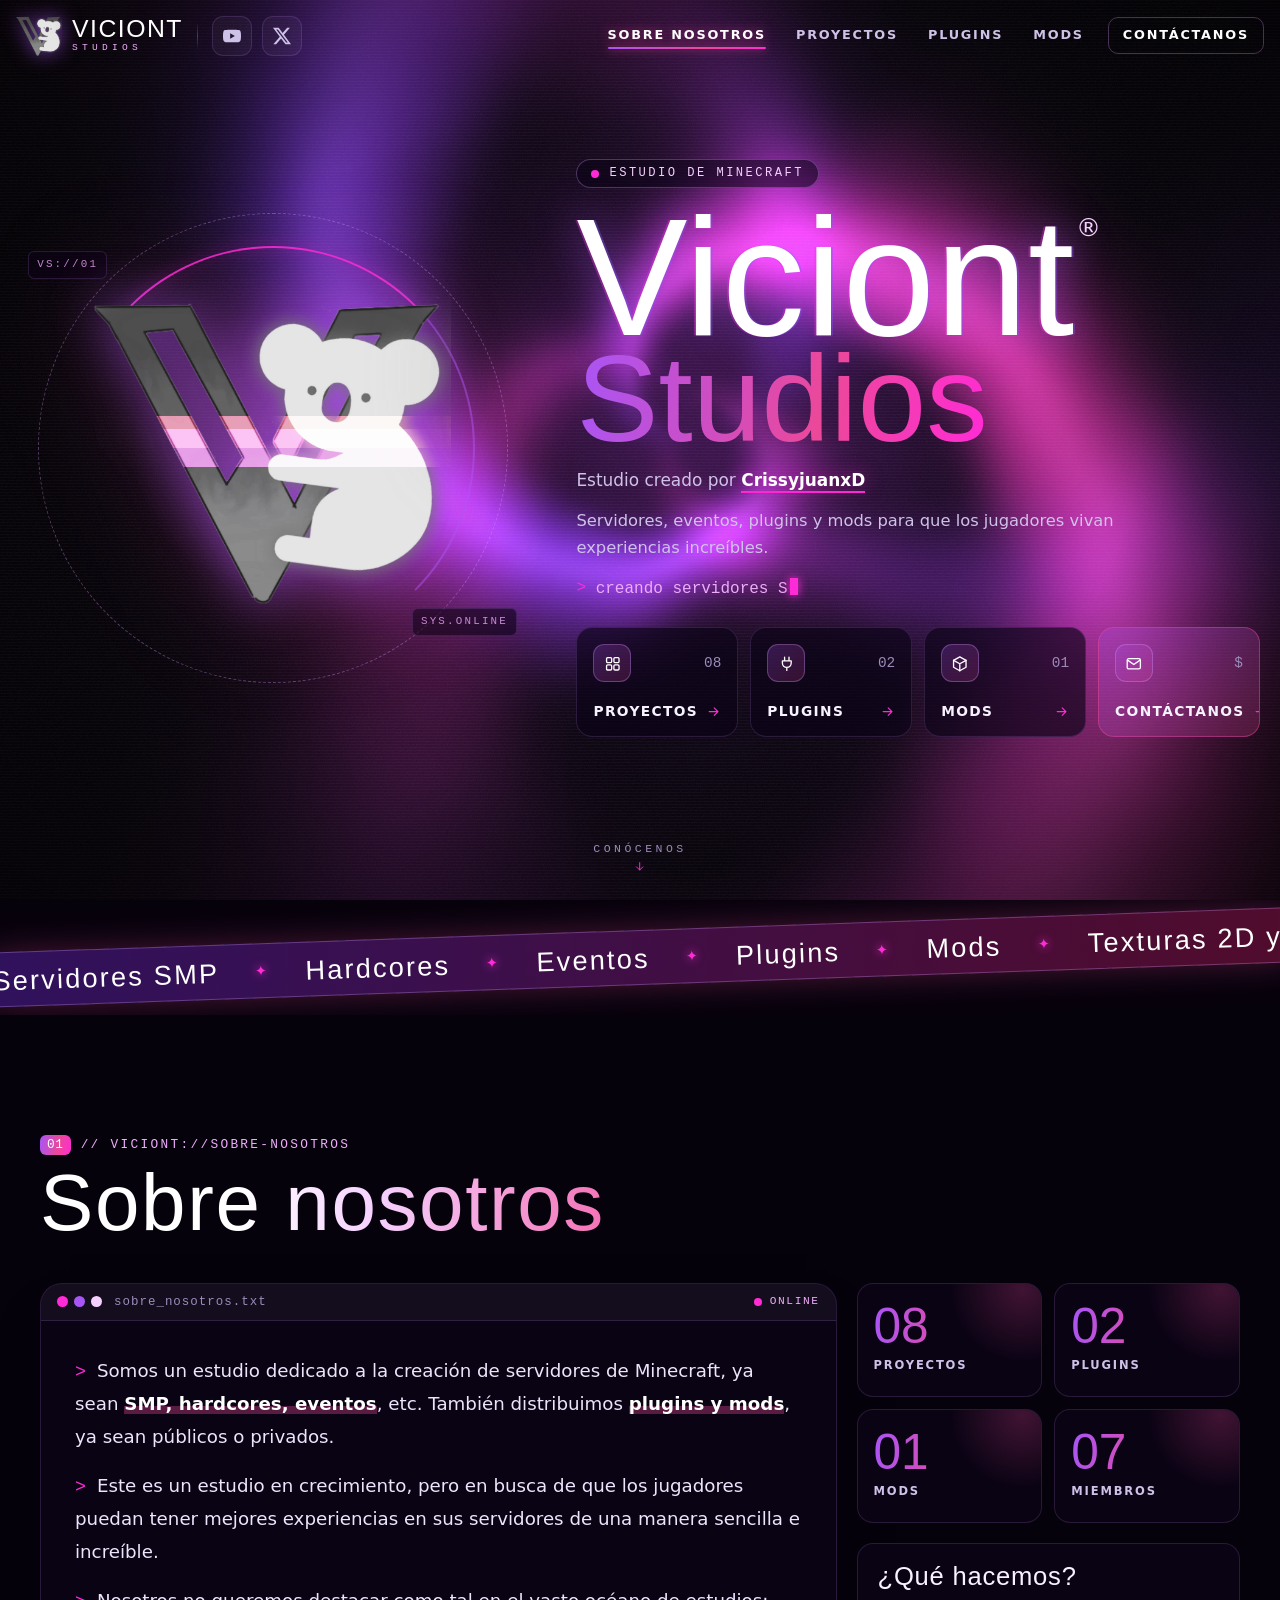
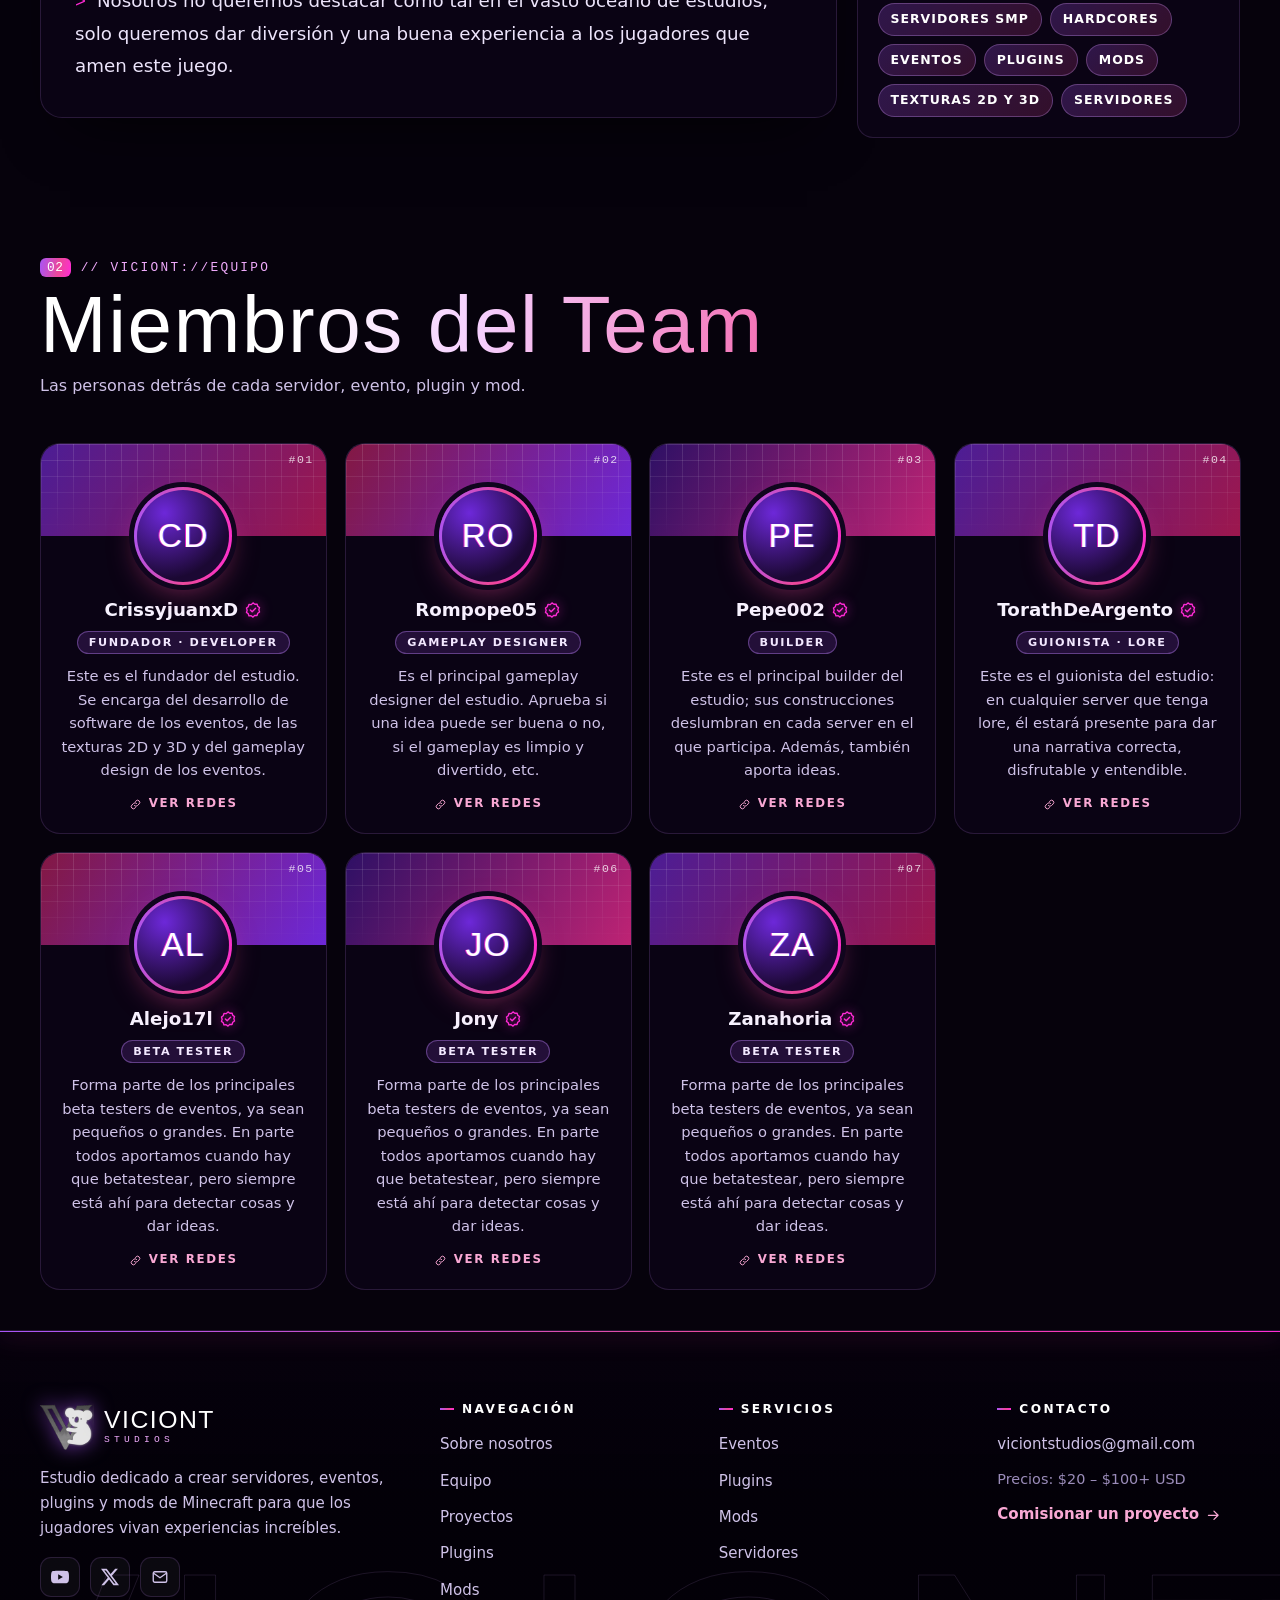
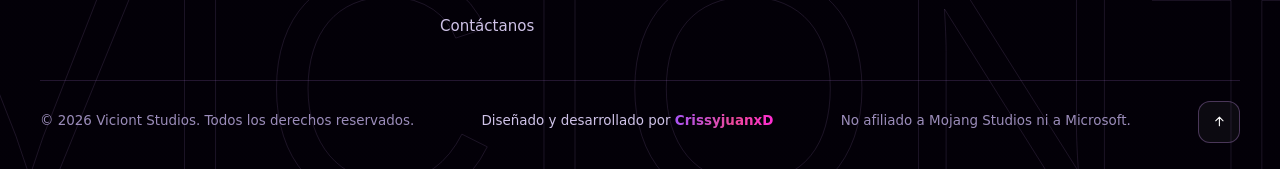
==== index.html @ e14d3459 "Portafolio de Viciont Studios Web con fondo en espiral WebGL, efectos glitch, secciones de proyectos" ====
<!doctype html>
<html lang="es">
<head>
  <meta charset="utf-8">
  <meta name="viewport" content="width=device-width, initial-scale=1, viewport-fit=cover">
  <title>Viciont Studios · Servidores, eventos, plugins y mods de Minecraft</title>
  <meta name="description" content="Viciont Studios es un estudio creado por CrissyjuanxD dedicado a crear servidores de Minecraft (SMP, hardcores y eventos), plugins y mods.">
  <meta name="author" content="CrissyjuanxD">
  <meta name="theme-color" content="#07020d">
  <meta name="color-scheme" content="dark">
  <meta http-equiv="Content-Security-Policy" content="default-src 'self'; script-src 'self'; style-src 'self' 'unsafe-inline' https://fonts.googleapis.com; font-src https://fonts.gstatic.com; img-src 'self' data: blob: https:; connect-src 'self'; object-src 'none'; base-uri 'self'; form-action 'none'; frame-src 'none'">
  <meta name="referrer" content="strict-origin-when-cross-origin">
  <link rel="canonical" href="https://crissyjuanxd.github.io/Viciont-Studios-Portafolio/">

  <meta property="og:type" content="website">
  <meta property="og:site_name" content="Viciont Studios">
  <meta property="og:title" content="Viciont Studios">
  <meta property="og:description" content="Servidores SMP, hardcores, eventos, plugins y mods de Minecraft. Estudio creado por CrissyjuanxD.">
  <meta property="og:url" content="https://crissyjuanxd.github.io/Viciont-Studios-Portafolio/">
  <meta property="og:image" content="https://crissyjuanxd.github.io/Viciont-Studios-Portafolio/assets/img/og-image.png">
  <meta property="og:image:width" content="1200">
  <meta property="og:image:height" content="630">
  <meta property="og:locale" content="es_ES">
  <meta name="twitter:card" content="summary_large_image">
  <meta name="twitter:title" content="Viciont Studios">
  <meta name="twitter:description" content="Servidores SMP, hardcores, eventos, plugins y mods de Minecraft.">
  <meta name="twitter:image" content="https://crissyjuanxd.github.io/Viciont-Studios-Portafolio/assets/img/og-image.png">

  <link rel="icon" type="image/png" sizes="32x32" href="assets/img/favicon-32.png">
  <link rel="apple-touch-icon" href="assets/img/apple-touch-icon.png">
  <link rel="manifest" href="site.webmanifest">

  <link rel="preconnect" href="https://fonts.googleapis.com">
  <link rel="preconnect" href="https://fonts.gstatic.com" crossorigin>
  <link rel="stylesheet" href="https://fonts.googleapis.com/css2?family=Bebas+Neue&family=Chakra+Petch:wght@400;500;600;700&family=Share+Tech+Mono&display=swap">
  <link rel="preload" href="assets/img/emblem.webp" as="image" type="image/webp">
  <link rel="stylesheet" href="assets/css/base.css">
  <link rel="stylesheet" href="assets/css/site.css">
  <script type="module" src="assets/js/app.js"></script>
</head>
<body>
  <a class="skip-link" href="#main">Saltar al contenido</a>

  <!-- Fondo -->
  <canvas id="bg" class="bg" aria-hidden="true"></canvas>
  <div class="bg-fallback" aria-hidden="true"></div>
  <div class="fx-layer" aria-hidden="true">
    <div class="fx-noise"></div>
    <div class="fx-scanlines"></div>
    <div class="fx-scanbar"></div>
    <div class="fx-vignette"></div>
  </div>

  <!-- Pantalla de arranque -->
  <div class="boot" id="boot" aria-hidden="true">
    <div class="boot__inner">
      <img class="boot__logo" src="assets/img/emblem-160.webp" alt="" width="160" height="140">
      <div class="boot__log">
        <p class="boot__line">&gt; iniciando viciont_studios.exe</p>
        <p class="boot__line">&gt; cargando servidores [SMP] [HARDCORE] [EVENTOS]</p>
        <p class="boot__line">&gt; sincronizando plugins y mods</p>
        <p class="boot__line boot__line--ok">&gt; conexión establecida ✓</p>
      </div>
      <div class="boot__bar"><span></span></div>
    </div>
  </div>

  <!-- Aviso de vista previa (solo desde el panel) -->
  <div class="preview-bar" id="preview-bar" hidden>
    <i data-icon="eye"></i>
    <span id="preview-text">Vista previa en vivo · estos cambios aún no están publicados</span>
  </div>

  <!-- Barra de navegación -->
  <header class="header" id="header">
    <div class="header__inner">
      <div class="header__left">
        <a class="brand" href="#sobre-nosotros" data-route="sobre-nosotros" aria-label="Viciont Studios, ir al inicio">
          <img class="brand__emblem" src="assets/img/emblem-160.webp" alt="" width="160" height="140">
          <span class="brand__text"><span class="brand__name" data-brand-first>VICIONT</span><span class="brand__sub" data-brand-rest>STUDIOS</span></span>
        </a>
        <span class="header__divider" aria-hidden="true"></span>
        <a class="social-btn" data-social="youtube" href="#" target="_blank" rel="noopener noreferrer" aria-label="YouTube de Viciont Studios"><i data-icon="youtube"></i></a>
        <a class="social-btn" data-social="x" href="#" target="_blank" rel="noopener noreferrer" aria-label="X de Viciont Studios"><i data-icon="x"></i></a>
      </div>

      <nav class="nav" aria-label="Principal">
        <ul class="nav__list">
          <li><a class="nav__link" href="#sobre-nosotros" data-route="sobre-nosotros"><span data-label="about">Sobre nosotros</span></a></li>
          <li><a class="nav__link" href="#proyectos" data-route="proyectos"><span data-label="projects">Proyectos</span></a></li>
          <li><a class="nav__link" href="#plugins" data-route="plugins"><span data-label="plugins">Plugins</span></a></li>
          <li><a class="nav__link" href="#mods" data-route="mods"><span data-label="mods">Mods</span></a></li>
          <li><a class="nav__link nav__link--cta" href="#contacto" data-route="contacto"><span data-label="contact">Contáctanos</span></a></li>
        </ul>
      </nav>

      <button class="menu-toggle" id="menu-toggle" type="button" aria-expanded="false" aria-controls="mobile-menu" aria-label="Abrir menú">
        <span class="menu-toggle__bars"><span></span><span></span><span></span></span>
      </button>
    </div>
  </header>

  <!-- Menú móvil -->
  <div class="mobile-menu" id="mobile-menu" hidden>
    <nav class="mobile-menu__nav" aria-label="Menú móvil">
      <a class="mobile-menu__link" href="#sobre-nosotros" data-route="sobre-nosotros"><small>01</small><span data-label="about">Sobre nosotros</span></a>
      <a class="mobile-menu__link" href="#proyectos" data-route="proyectos"><small>02</small><span data-label="projects">Proyectos</span></a>
      <a class="mobile-menu__link" href="#plugins" data-route="plugins"><small>03</small><span data-label="plugins">Plugins</span></a>
      <a class="mobile-menu__link" href="#mods" data-route="mods"><small>04</small><span data-label="mods">Mods</span></a>
      <a class="mobile-menu__link" href="#contacto" data-route="contacto"><small>05</small><span data-label="contact">Contáctanos</span></a>
    </nav>
    <div class="mobile-menu__foot">
      <span class="mono">// síguenos</span>
      <div class="mobile-menu__socials">
        <a class="social-btn social-btn--lg" data-social="youtube" href="#" target="_blank" rel="noopener noreferrer" aria-label="YouTube de Viciont Studios"><i data-icon="youtube"></i></a>
        <a class="social-btn social-btn--lg" data-social="x" href="#" target="_blank" rel="noopener noreferrer" aria-label="X de Viciont Studios"><i data-icon="x"></i></a>
      </div>
    </div>
  </div>

  <main id="main" class="main" tabindex="-1">

    <!-- ============ SOBRE NOSOTROS (página principal) ============ -->
    <section class="view" data-view="about" aria-labelledby="hero-title">
      <div class="hero">
        <div class="hero__inner">
          <div class="hero__visual">
            <div class="hero__hud" aria-hidden="true">
              <span class="hud-ring hud-ring--1"></span>
              <span class="hud-ring hud-ring--2"></span>
              <span class="hud-ring hud-ring--3"></span>
              <span class="hud-tag hud-tag--a mono">VS://01</span>
              <span class="hud-tag hud-tag--b mono">SYS.ONLINE</span>
            </div>
            <div class="glitch-img hero__emblem">
              <img class="glitch-img__main" src="assets/img/emblem.webp" alt="Logo de Viciont Studios: una V con un koala" width="587" height="513">
              <img class="glitch-img__ghost glitch-img__ghost--a" src="assets/img/emblem.webp" alt="" aria-hidden="true">
              <img class="glitch-img__ghost glitch-img__ghost--b" src="assets/img/emblem.webp" alt="" aria-hidden="true">
            </div>
          </div>

          <div class="hero__copy">
            <p class="hero__kicker"><span class="live-dot"></span><span data-bind="site.kicker">Estudio de Minecraft</span></p>
            <h1 class="hero__title" id="hero-title">
              <span class="hero__line hero__line--1"><span class="glitch" data-hero-first data-text="VICIONT">VICIONT</span><sup class="hero__reg">®</sup></span>
              <span class="hero__line hero__line--2"><span class="glitch glitch--grad" data-hero-rest data-text="STUDIOS">STUDIOS</span></span>
            </h1>
            <p class="hero__founder">Estudio creado por <strong data-bind="site.founder">CrissyjuanxD</strong></p>
            <p class="hero__tagline" data-bind="site.tagline"></p>
            <p class="hero__typing" aria-hidden="true"><span class="hero__prompt">&gt;</span> <span data-typing></span><span class="caret"></span></p>

            <nav class="hero__buttons" aria-label="Ir a una sección">
              <a class="hero-btn" href="#proyectos" data-route="proyectos">
                <span class="hero-btn__top"><span class="hero-btn__icon"><i data-icon="grid"></i></span><span class="hero-btn__count" data-count="projects">00</span></span>
                <span class="hero-btn__label"><span data-label="projects">Proyectos</span><i data-icon="arrowRight"></i></span>
              </a>
              <a class="hero-btn" href="#plugins" data-route="plugins">
                <span class="hero-btn__top"><span class="hero-btn__icon"><i data-icon="plug"></i></span><span class="hero-btn__count" data-count="plugins">00</span></span>
                <span class="hero-btn__label"><span data-label="plugins">Plugins</span><i data-icon="arrowRight"></i></span>
              </a>
              <a class="hero-btn" href="#mods" data-route="mods">
                <span class="hero-btn__top"><span class="hero-btn__icon"><i data-icon="cube"></i></span><span class="hero-btn__count" data-count="mods">00</span></span>
                <span class="hero-btn__label"><span data-label="mods">Mods</span><i data-icon="arrowRight"></i></span>
              </a>
              <a class="hero-btn hero-btn--accent" href="#contacto" data-route="contacto">
                <span class="hero-btn__top"><span class="hero-btn__icon"><i data-icon="mail"></i></span><span class="hero-btn__count">$</span></span>
                <span class="hero-btn__label"><span data-label="contact">Contáctanos</span><i data-icon="arrowRight"></i></span>
              </a>
            </nav>
          </div>
        </div>

        <button class="hero__scroll" type="button" data-scroll-to="about"><span>Conócenos</span><i data-icon="arrowDown"></i></button>
      </div>

      <div class="ticker-wrap" aria-hidden="true">
        <div class="ticker"><div class="ticker__track" id="ticker"></div></div>
      </div>

      <div class="container section" id="about">
        <header class="section-head reveal">
          <p class="kicker"><span class="kicker__num">01</span> // viciont://sobre-nosotros</p>
          <h2 class="section-title"><span data-scramble data-bind="about.title">Sobre nosotros</span></h2>
        </header>
        <div class="about">
          <article class="terminal reveal">
            <div class="terminal__bar">
              <span class="terminal__dots"><span></span><span></span><span></span></span>
              <span class="terminal__name">sobre_nosotros.txt</span>
              <span class="terminal__status"><span class="live-dot"></span>online</span>
            </div>
            <div class="terminal__body rich" id="about-text"></div>
          </article>
          <aside class="about__side">
            <div class="stats reveal" style="--i:1">
              <div class="stat"><span class="stat__num" data-stat="projects">00</span><span class="stat__label" data-label="projects">Proyectos</span></div>
              <div class="stat"><span class="stat__num" data-stat="plugins">00</span><span class="stat__label" data-label="plugins">Plugins</span></div>
              <div class="stat"><span class="stat__num" data-stat="mods">00</span><span class="stat__label" data-label="mods">Mods</span></div>
              <div class="stat"><span class="stat__num" data-stat="team">00</span><span class="stat__label">Miembros</span></div>
            </div>
            <div class="services-card reveal" style="--i:2">
              <p class="services-card__title">¿Qué hacemos?</p>
              <ul class="chips" id="about-services"></ul>
            </div>
          </aside>
        </div>
      </div>

      <div class="container section" id="team">
        <header class="section-head reveal">
          <p class="kicker"><span class="kicker__num">02</span> // viciont://equipo</p>
          <h2 class="section-title"><span data-scramble data-bind="team.title">Miembros del Team</span></h2>
          <p class="section-sub" data-bind="team.subtitle"></p>
        </header>
        <div class="team-grid" id="team-grid"></div>
      </div>
    </section>

    <!-- ============ PROYECTOS / PLUGINS / MODS ============ -->
    <section class="view page" data-view="projects" aria-labelledby="title-projects">
      <div class="container">
        <header class="page-head">
          <p class="crumbs"><span>viciont://</span><span>proyectos</span><span class="caret"></span></p>
          <h1 class="page-title" id="title-projects"><span class="glitch" data-scramble data-bind="sections.projects.title" data-text="Proyectos">Proyectos</span></h1>
          <p class="page-intro" data-bind="sections.projects.intro"></p>
          <p class="page-count">[ <span data-count-label="projects">00</span> ]</p>
        </header>
        <div class="cards" data-cards="projects"></div>
        <nav class="pager" data-pager="projects" aria-label="Otras secciones"></nav>
      </div>
    </section>

    <section class="view page" data-view="plugins" aria-labelledby="title-plugins">
      <div class="container">
        <header class="page-head">
          <p class="crumbs"><span>viciont://</span><span>plugins</span><span class="caret"></span></p>
          <h1 class="page-title" id="title-plugins"><span class="glitch" data-scramble data-bind="sections.plugins.title" data-text="Plugins">Plugins</span></h1>
          <p class="page-intro" data-bind="sections.plugins.intro"></p>
          <p class="page-count">[ <span data-count-label="plugins">00</span> ]</p>
        </header>
        <div class="cards" data-cards="plugins"></div>
        <nav class="pager" data-pager="plugins" aria-label="Otras secciones"></nav>
      </div>
    </section>

    <section class="view page" data-view="mods" aria-labelledby="title-mods">
      <div class="container">
        <header class="page-head">
          <p class="crumbs"><span>viciont://</span><span>mods</span><span class="caret"></span></p>
          <h1 class="page-title" id="title-mods"><span class="glitch" data-scramble data-bind="sections.mods.title" data-text="Mods">Mods</span></h1>
          <p class="page-intro" data-bind="sections.mods.intro"></p>
          <p class="page-count">[ <span data-count-label="mods">00</span> ]</p>
        </header>
        <div class="cards" data-cards="mods"></div>
        <nav class="pager" data-pager="mods" aria-label="Otras secciones"></nav>
      </div>
    </section>

    <!-- ============ CONTACTO ============ -->
    <section class="view page" data-view="contact" aria-labelledby="title-contact">
      <div class="container">
        <header class="page-head">
          <p class="crumbs"><span>viciont://</span><span>contacto</span><span class="caret"></span></p>
          <h1 class="page-title" id="title-contact"><span class="glitch" data-scramble data-bind="contact.title" data-text="Contáctanos">Contáctanos</span></h1>
          <p class="page-intro" data-bind="contact.text"></p>
        </header>

        <div class="contact">
          <div class="contact__main panel reveal">
            <p class="panel__label"><i data-icon="mail"></i> Correo del estudio</p>
            <div class="email-box">
              <a class="email-box__value" id="contact-email" href="#">viciontstudios@gmail.com</a>
              <button class="btn btn--icon" type="button" id="copy-email" aria-label="Copiar correo"><i data-icon="copy"></i></button>
            </div>
            <div class="contact__actions">
              <a class="btn btn--primary" id="mail-btn" href="#"><i data-icon="send"></i> Enviar correo</a>
            </div>
            <p class="panel__label">Puedes comisionar</p>
            <ul class="chips" id="contact-services"></ul>
          </div>

          <aside class="price panel reveal" style="--i:1">
            <p class="panel__label"><i data-icon="dollar"></i> Rango de precios</p>
            <strong class="price__value" id="price-range">$20 – $100+ USD</strong>
            <p class="price__note" id="price-note"></p>
            <div class="price__meter" aria-hidden="true"><span></span></div>
            <div class="price__scale mono" aria-hidden="true"><span>BÁSICO</span><span>AVANZADO</span></div>
          </aside>

          <form class="contact-form panel reveal" id="contact-form" style="--i:2" novalidate>
            <div class="contact-form__head">
              <p class="panel__label"><i data-icon="terminal"></i> Prepara tu mensaje</p>
              <p class="contact-form__hint">Se abrirá tu aplicación de correo con el mensaje listo para enviar.</p>
            </div>
            <div class="form-grid">
              <label class="field">
                <span class="field__label">Tu nombre o nick</span>
                <input class="input" name="name" type="text" maxlength="80" autocomplete="nickname" placeholder="Ej: Steve_2010">
              </label>
              <label class="field">
                <span class="field__label">¿Qué necesitas?</span>
                <select class="input select" name="type" id="contact-type"></select>
              </label>
              <label class="field field--full">
                <span class="field__label">Cuéntanos tu idea</span>
                <textarea class="input textarea" name="message" rows="5" maxlength="3000" placeholder="Describe el evento, plugin o mod que quieres, fechas, número de jugadores, versión..." required></textarea>
              </label>
            </div>
            <p class="form-error" id="contact-error" role="alert" hidden></p>
            <button class="btn btn--primary" type="submit"><i data-icon="mail"></i> Preparar correo</button>
          </form>
        </div>
      </div>
    </section>
  </main>

  <!-- ============ FOOTER ============ -->
  <footer class="footer">
    <div class="footer__wordmark" aria-hidden="true">VICIONT</div>
    <div class="container footer__grid">
      <div class="footer__brand">
        <a class="brand brand--footer" href="#sobre-nosotros" data-route="sobre-nosotros" aria-label="Viciont Studios, ir al inicio">
          <img class="brand__emblem" src="assets/img/emblem-160.webp" alt="" width="160" height="140">
          <span class="brand__text"><span class="brand__name" data-brand-first>VICIONT</span><span class="brand__sub" data-brand-rest>STUDIOS</span></span>
        </a>
        <p class="footer__desc" data-bind="footer.description"></p>
        <div class="footer__socials">
          <a class="social-btn" data-social="youtube" href="#" target="_blank" rel="noopener noreferrer" aria-label="YouTube de Viciont Studios"><i data-icon="youtube"></i></a>
          <a class="social-btn" data-social="x" href="#" target="_blank" rel="noopener noreferrer" aria-label="X de Viciont Studios"><i data-icon="x"></i></a>
          <a class="social-btn" id="footer-mail" href="#" aria-label="Correo de Viciont Studios"><i data-icon="mail"></i></a>
        </div>
      </div>

      <nav class="footer__col" aria-label="Navegación del pie de página">
        <p class="footer__title">Navegación</p>
        <ul>
          <li><a href="#sobre-nosotros" data-route="sobre-nosotros"><span data-label="about">Sobre nosotros</span></a></li>
          <li><a href="#equipo" data-route="equipo">Equipo</a></li>
          <li><a href="#proyectos" data-route="proyectos"><span data-label="projects">Proyectos</span></a></li>
          <li><a href="#plugins" data-route="plugins"><span data-label="plugins">Plugins</span></a></li>
          <li><a href="#mods" data-route="mods"><span data-label="mods">Mods</span></a></li>
          <li><a href="#contacto" data-route="contacto"><span data-label="contact">Contáctanos</span></a></li>
        </ul>
      </nav>

      <div class="footer__col">
        <p class="footer__title">Servicios</p>
        <ul id="footer-services"></ul>
      </div>

      <div class="footer__col">
        <p class="footer__title">Contacto</p>
        <ul>
          <li><a id="footer-email" href="#">viciontstudios@gmail.com</a></li>
          <li class="footer__muted" id="footer-price"></li>
          <li><a href="#contacto" data-route="contacto" class="footer__cta">Comisionar un proyecto <i data-icon="arrowRight"></i></a></li>
        </ul>
      </div>
    </div>

    <div class="container footer__bottom">
      <p>© <span id="year">2026</span> <span data-bind="site.name">Viciont Studios</span>. Todos los derechos reservados.</p>
      <p class="footer__credit">Diseñado y desarrollado por <strong class="credit-glitch" id="footer-credit" data-text="CrissyjuanxD">CrissyjuanxD</strong></p>
      <p class="footer__legal">No afiliado a Mojang Studios ni a Microsoft.</p>
      <button class="to-top" type="button" id="to-top" aria-label="Volver arriba"><i data-icon="arrowUp"></i></button>
    </div>
  </footer>

  <!-- Ventana modal reutilizable -->
  <div class="modal" id="modal" hidden>
    <div class="modal__backdrop" data-close></div>
    <div class="modal__dialog" role="dialog" aria-modal="true" tabindex="-1">
      <button class="modal__close" type="button" data-close aria-label="Cerrar"><i data-icon="close"></i></button>
      <div class="modal__content"></div>
    </div>
  </div>

  <div class="toasts" id="toasts" aria-live="polite"></div>
  <div class="transition-fx" id="transition-fx" aria-hidden="true"></div>

  <noscript>
    <div class="noscript">
      <p>Activa JavaScript para ver la web de Viciont Studios.</p>
      <p>Contacto: viciontstudios@gmail.com</p>
    </div>
  </noscript>
</body>
</html>
---- assets/css/base.css ----
/* ==========================================================================
   Viciont Studios — estilos base compartidos (web + panel)
   Paleta: morado, rosa, negro y blanco
   ========================================================================== */

:root {
  --bg: #06020c;
  --bg-2: #0d0418;
  --panel: rgba(13, 5, 24, 0.74);
  --panel-strong: rgba(17, 7, 31, 0.94);
  --panel-soft: rgba(255, 255, 255, 0.035);
  --line: rgba(196, 140, 255, 0.16);
  --line-strong: rgba(214, 160, 255, 0.3);
  --text: #f7f2ff;
  --text-2: #cfc2e8;
  --muted: #9b8cba;
  --purple: #8b5cf6;
  --purple-2: #a855f7;
  --purple-deep: #4c1d95;
  --pink: #ec4899;
  --pink-hot: #ff2bd6;
  --violet-glitch: #7a5cff;
  --danger: #ff5c8a;
  --ok: #c084fc;
  --grad: linear-gradient(100deg, #a855f7 0%, #ec4899 60%, #ff2bd6 100%);
  --grad-soft: linear-gradient(135deg, rgba(168, 85, 247, 0.24), rgba(236, 72, 153, 0.18));
  --glow-purple: 0 0 24px rgba(168, 85, 247, 0.45);
  --glow-pink: 0 0 24px rgba(236, 72, 153, 0.45);
  --radius-sm: 10px;
  --radius: 16px;
  --radius-lg: 22px;
  --font-display: 'Bebas Neue', Impact, 'Arial Narrow', sans-serif;
  --font-ui: 'Chakra Petch', 'Segoe UI', system-ui, sans-serif;
  --font-mono: 'Share Tech Mono', ui-monospace, Consolas, monospace;
  --ease: cubic-bezier(0.2, 0.8, 0.2, 1);
  --header-h: 72px;
  color-scheme: dark;
}

*, *::before, *::after { box-sizing: border-box; }
* { margin: 0; }
[hidden] { display: none !important; }

html {
  -webkit-text-size-adjust: 100%;
  text-size-adjust: 100%;
  scroll-behavior: smooth;
  scrollbar-color: #6d28d9 #0a0314;
  scrollbar-width: thin;
}
html.is-locked, html.is-menu-open { overflow: hidden; }

body {
  min-height: 100vh;
  min-height: 100dvh;
  background: var(--bg);
  color: var(--text);
  font: 400 1rem/1.65 var(--font-ui);
  -webkit-font-smoothing: antialiased;
  -moz-osx-font-smoothing: grayscale;
  overflow-x: hidden;
}

img, svg, video, canvas { display: block; max-width: 100%; }
img { height: auto; }
button, input, select, textarea { font: inherit; color: inherit; }
button { cursor: pointer; }
a { color: inherit; }
ul[class], ol[class] { list-style: none; padding: 0; }
::selection { background: rgba(236, 72, 153, 0.55); color: #fff; }

::-webkit-scrollbar { width: 10px; height: 10px; }
::-webkit-scrollbar-track { background: #0a0314; }
::-webkit-scrollbar-thumb { background: linear-gradient(#7c3aed, #db2777); border-radius: 10px; border: 2px solid #0a0314; }

:focus-visible { outline: 2px solid var(--pink-hot); outline-offset: 3px; }

.i { width: 1.1em; height: 1.1em; flex: none; }
.mono { font-family: var(--font-mono); }

.container { width: min(1200px, 100% - 32px); margin-inline: auto; }

.skip-link {
  position: fixed; left: 16px; top: -80px; z-index: 300;
  padding: 10px 16px; border-radius: 10px;
  background: var(--grad); color: #fff; font-weight: 700; text-decoration: none;
  transition: top 0.2s;
}
.skip-link:focus { top: 12px; }

/* ---------- Texto enriquecido ---------- */
.rich p + p { margin-top: 0.9em; }
.rich strong { color: #fff; font-weight: 700; background: linear-gradient(transparent 62%, rgba(236, 72, 153, 0.35) 62%); }

/* ---------- Botones ---------- */
.btn {
  position: relative;
  display: inline-flex; align-items: center; justify-content: center; gap: 0.55em;
  min-height: 44px; padding: 0.7em 1.2em;
  border-radius: 12px;
  border: 1px solid var(--line-strong);
  background: rgba(255, 255, 255, 0.04);
  color: var(--text);
  font: 600 0.88rem/1.1 var(--font-ui);
  letter-spacing: 0.08em; text-transform: uppercase; text-decoration: none;
  overflow: hidden; isolation: isolate;
  transition: transform 0.25s var(--ease), border-color 0.25s, box-shadow 0.25s, background 0.25s, color 0.25s;
}
.btn::after {
  content: ''; position: absolute; inset: 0; z-index: -1;
  background: linear-gradient(115deg, transparent 30%, rgba(255, 255, 255, 0.22) 50%, transparent 70%);
  transform: translateX(-120%); transition: transform 0.6s var(--ease);
}
.btn:hover { transform: translateY(-1px); border-color: rgba(236, 72, 153, 0.7); box-shadow: var(--glow-pink); }
.btn:hover::after { transform: translateX(120%); }
.btn:active { transform: translateY(0) scale(0.98); }
.btn--primary { background: var(--grad); border-color: transparent; color: #fff; box-shadow: 0 10px 30px -10px rgba(236, 72, 153, 0.7); }
.btn--primary:hover { box-shadow: 0 12px 36px -8px rgba(236, 72, 153, 0.85), 0 0 0 1px rgba(255, 255, 255, 0.15) inset; }
.btn--ghost { background: transparent; }
.btn--danger { border-color: rgba(255, 92, 138, 0.55); color: #ffc2d4; background: rgba(255, 92, 138, 0.08); }
.btn--danger:hover { border-color: var(--danger); box-shadow: 0 0 24px rgba(255, 92, 138, 0.4); }
.btn--sm { min-height: 36px; padding: 0.5em 0.85em; font-size: 0.76rem; border-radius: 10px; }
.btn--icon { padding: 0; width: 44px; min-width: 44px; }
.btn--icon.btn--sm { width: 36px; min-width: 36px; }
.btn--block { width: 100%; }
.btn[disabled], .btn.is-disabled { opacity: 0.45; pointer-events: none; }

/* ---------- Formularios ---------- */
.field { display: grid; gap: 7px; min-width: 0; }
.field__label { font: 600 0.74rem/1.2 var(--font-ui); letter-spacing: 0.12em; text-transform: uppercase; color: var(--text-2); }
.field__label em { font-style: normal; color: var(--pink-hot); }
.field__hint { font-size: 0.8rem; color: var(--muted); line-height: 1.45; }
.field__hint code, .field__hint b { color: var(--text-2); }
.input {
  width: 100%; min-height: 44px;
  padding: 0.7em 0.9em;
  border-radius: 11px;
  border: 1px solid var(--line);
  background: rgba(6, 1, 14, 0.72);
  color: var(--text);
  font: 400 0.95rem/1.45 var(--font-ui);
  transition: border-color 0.2s, box-shadow 0.2s, background 0.2s;
}
.input::placeholder { color: #7a6c98; }
.input:hover { border-color: var(--line-strong); }
.input:focus { outline: none; border-color: var(--purple-2); box-shadow: 0 0 0 3px rgba(168, 85, 247, 0.25); background: rgba(10, 3, 20, 0.9); }
.input.is-invalid { border-color: var(--danger); box-shadow: 0 0 0 3px rgba(255, 92, 138, 0.2); }
.textarea { resize: vertical; min-height: 110px; }
.select {
  appearance: none; -webkit-appearance: none;
  padding-right: 2.4em;
  background-image: linear-gradient(45deg, transparent 50%, #d8b4fe 50%), linear-gradient(135deg, #d8b4fe 50%, transparent 50%);
  background-position: calc(100% - 20px) 50%, calc(100% - 14px) 50%;
  background-size: 6px 6px; background-repeat: no-repeat;
}
.select option { background: #12061f; color: var(--text); }
.form-error { display: flex; gap: 8px; align-items: flex-start; font-size: 0.88rem; color: #ffc2d4; background: rgba(255, 92, 138, 0.1); border: 1px solid rgba(255, 92, 138, 0.35); padding: 10px 12px; border-radius: 10px; }

.check { display: inline-flex; align-items: center; gap: 10px; cursor: pointer; font-size: 0.92rem; color: var(--text-2); }
.check input { appearance: none; -webkit-appearance: none; width: 20px; height: 20px; border-radius: 6px; border: 1px solid var(--line-strong); background: rgba(6, 1, 14, 0.7); display: grid; place-items: center; transition: 0.2s; flex: none; }
.check input::after { content: ''; width: 10px; height: 6px; border-left: 2px solid #fff; border-bottom: 2px solid #fff; transform: rotate(-45deg) scale(0); transition: transform 0.2s var(--ease); margin-top: -2px; }
.check input:checked { background: var(--grad); border-color: transparent; }
.check input:checked::after { transform: rotate(-45deg) scale(1); }

/* ---------- Etiquetas ---------- */
.kicker { display: inline-flex; align-items: center; gap: 10px; font: 400 0.8rem/1.2 var(--font-mono); letter-spacing: 0.18em; text-transform: uppercase; color: #f0abfc; }
.kicker__num { color: #fff; padding: 2px 7px; border-radius: 6px; background: var(--grad); letter-spacing: 0.05em; }

.role {
  display: inline-flex; align-items: center;
  padding: 5px 11px; border-radius: 999px;
  font: 600 0.7rem/1 var(--font-ui); letter-spacing: 0.14em; text-transform: uppercase;
  color: #f3e8ff; background: rgba(168, 85, 247, 0.16); border: 1px solid rgba(192, 132, 252, 0.4);
}
.tags { display: flex; flex-wrap: wrap; gap: 6px; }
.tag { font: 400 0.74rem/1 var(--font-mono); letter-spacing: 0.05em; padding: 6px 9px; border-radius: 7px; background: rgba(255, 255, 255, 0.05); border: 1px solid var(--line); color: var(--text-2); }
.chips { display: flex; flex-wrap: wrap; gap: 8px; }
.chip { font: 600 0.78rem/1 var(--font-ui); letter-spacing: 0.08em; text-transform: uppercase; padding: 9px 12px; border-radius: 999px; border: 1px solid var(--line-strong); background: var(--grad-soft); color: #fff; }

.live-dot { width: 8px; height: 8px; border-radius: 50%; background: var(--pink-hot); box-shadow: 0 0 0 0 rgba(255, 43, 214, 0.7); animation: pulse 2s infinite; flex: none; }
@keyframes pulse { 0% { box-shadow: 0 0 0 0 rgba(255, 43, 214, 0.65); } 70% { box-shadow: 0 0 0 9px rgba(255, 43, 214, 0); } 100% { box-shadow: 0 0 0 0 rgba(255, 43, 214, 0); } }
.caret { display: inline-block; width: 0.55em; height: 1.05em; margin-left: 2px; vertical-align: -0.15em; background: var(--pink-hot); box-shadow: 0 0 10px var(--pink-hot); animation: blink 1s steps(1) infinite; }
@keyframes blink { 50% { opacity: 0; } }

/* ---------- Avatar ---------- */
.avatar { position: relative; display: block; border-radius: 50%; padding: 3px; background: var(--grad); flex: none; }
.avatar > img, .avatar__initials { display: block; width: 100%; height: 100%; border-radius: 50%; object-fit: cover; background: #14072a; }
.avatar__initials {
  display: grid; place-items: center;
  font: 400 2.1rem/1 var(--font-display); letter-spacing: 0.04em; color: #fff;
  background: radial-gradient(circle at 30% 25%, #6d28d9, #1b0833 70%);
  text-shadow: -1px 0 rgba(255, 43, 214, 0.8), 1px 0 rgba(122, 92, 255, 0.8);
}

/* ---------- Portada por defecto de las tarjetas ---------- */
.cover {
  position: absolute; inset: 0; overflow: hidden;
  display: grid; place-items: center;
  container-type: size;
  isolation: isolate;
  background:
    radial-gradient(120% 90% at 15% 0%, rgba(168, 85, 247, 0.6), transparent 55%),
    radial-gradient(90% 80% at 100% 100%, rgba(236, 72, 153, 0.5), transparent 60%),
    #0b0316;
}
.cover--1 {
  background:
    radial-gradient(110% 90% at 100% 0%, rgba(255, 43, 214, 0.55), transparent 55%),
    radial-gradient(90% 90% at 0% 100%, rgba(124, 58, 237, 0.6), transparent 60%),
    #0b0316;
}
.cover--2 {
  background:
    radial-gradient(80% 70% at 50% 45%, rgba(139, 92, 246, 0.55), transparent 65%),
    radial-gradient(70% 60% at 85% 10%, rgba(236, 72, 153, 0.45), transparent 60%),
    #0a0213;
}
.cover__grid {
  position: absolute; left: -25%; right: -25%; bottom: -10%; height: 70%; z-index: -1;
  background-image: linear-gradient(rgba(255, 255, 255, 0.09) 1px, transparent 1px), linear-gradient(90deg, rgba(255, 255, 255, 0.09) 1px, transparent 1px);
  background-size: 30px 30px;
  transform: perspective(300px) rotateX(52deg);
  transform-origin: bottom;
  -webkit-mask-image: linear-gradient(to top, #000 10%, transparent 90%);
  mask-image: linear-gradient(to top, #000 10%, transparent 90%);
}
.cover__orb { position: absolute; width: 55cqi; aspect-ratio: 1; border-radius: 50%; z-index: -1; background: radial-gradient(circle, rgba(255, 43, 214, 0.35), transparent 65%); filter: blur(10px); animation: orb 7s ease-in-out infinite alternate; }
@keyframes orb { from { transform: translate(-18%, -10%) scale(0.9); } to { transform: translate(18%, 8%) scale(1.1); } }
.cover__emblem { position: absolute; right: 5%; bottom: 7%; width: 24cqi; opacity: 0.2; filter: grayscale(1) brightness(1.8); z-index: -1; }
.cover__title {
  padding: 0 9%;
  font: 400 11cqi/0.9 var(--font-display);
  letter-spacing: 0.02em; text-align: center; text-transform: uppercase; color: #fff;
  text-shadow: -2px 0 rgba(255, 43, 214, 0.75), 2px 0 rgba(122, 92, 255, 0.75), 0 0 28px rgba(168, 85, 247, 0.7);
  transition: transform 0.6s var(--ease);
}
.cover__code { position: absolute; left: 5%; bottom: 7%; font: 400 clamp(9px, 3.2cqi, 13px)/1 var(--font-mono); letter-spacing: 0.12em; color: rgba(255, 255, 255, 0.6); }
.cover__corner { position: absolute; width: min(9cqi, 34px); height: min(9cqi, 34px); border: 2px solid rgba(255, 255, 255, 0.35); }
.cover__corner--tl { top: 6%; left: 4%; border-right: 0; border-bottom: 0; }
.cover__corner--tr { right: 4%; top: 6%; border-left: 0; border-bottom: 0; }

/* ---------- Glitch ---------- */
.glitch { position: relative; display: inline-block; }
.glitch::before, .glitch::after {
  content: attr(data-text);
  position: absolute; inset: 0;
  pointer-events: none; opacity: 0;
  background: none;
  -webkit-text-fill-color: currentColor;
}
.glitch::before { color: var(--pink-hot); }
.glitch::after { color: var(--violet-glitch); }
.glitch.is-bursting { animation: glitch-skew 0.48s steps(2, end) both; }
.glitch.is-bursting::before { opacity: 0.9; animation: glitch-a 0.48s steps(2, end) both; }
.glitch.is-bursting::after { opacity: 0.9; animation: glitch-b 0.48s steps(2, end) both; }
.glitch--grad { background: var(--grad); -webkit-background-clip: text; background-clip: text; color: transparent; -webkit-text-fill-color: transparent; }
.glitch--grad::before { -webkit-text-fill-color: var(--pink-hot); }
.glitch--grad::after { -webkit-text-fill-color: var(--violet-glitch); }

@keyframes glitch-a {
  0% { clip-path: inset(10% 0 72% 0); transform: translate(-6px, -1px); }
  20% { clip-path: inset(58% 0 18% 0); transform: translate(5px, 1px); }
  40% { clip-path: inset(32% 0 44% 0); transform: translate(-4px, 2px); }
  60% { clip-path: inset(80% 0 4% 0); transform: translate(6px, -1px); }
  80% { clip-path: inset(4% 0 86% 0); transform: translate(-3px, 1px); }
  100% { clip-path: inset(44% 0 44% 0); transform: translate(0); }
}
@keyframes glitch-b {
  0% { clip-path: inset(66% 0 12% 0); transform: translate(5px, 1px); }
  20% { clip-path: inset(8% 0 78% 0); transform: translate(-6px, -1px); }
  40% { clip-path: inset(46% 0 30% 0); transform: translate(4px, 0); }
  60% { clip-path: inset(22% 0 60% 0); transform: translate(-5px, 1px); }
  80% { clip-path: inset(70% 0 10% 0); transform: translate(3px, -1px); }
  100% { clip-path: inset(40% 0 50% 0); transform: translate(0); }
}
@keyframes glitch-skew {
  0% { transform: none; }
  25% { transform: skewX(-6deg) translateX(2px); }
  50% { transform: skewX(4deg) translateX(-2px); }
  75% { transform: skewX(-2deg); }
  100% { transform: none; }
}

/* Imagen con glitch (emblema) */
.glitch-img { position: relative; }
.glitch-img__main { position: relative; z-index: 1; width: 100%; }
.glitch-img__ghost { position: absolute; inset: 0; width: 100%; opacity: 0; pointer-events: none; mix-blend-mode: screen; }
.glitch-img__ghost--a { filter: brightness(1.4) sepia(1) saturate(7) hue-rotate(255deg); }
.glitch-img__ghost--b { filter: brightness(1.4) sepia(1) saturate(7) hue-rotate(300deg); }
.glitch-img.is-bursting .glitch-img__main { animation: glitch-skew 0.48s steps(2, end) both; }
.glitch-img.is-bursting .glitch-img__ghost { z-index: 2; opacity: 0.85; }
.glitch-img.is-bursting .glitch-img__ghost--a { animation: glitch-a 0.48s steps(2, end) both; }
.glitch-img.is-bursting .glitch-img__ghost--b { animation: glitch-b 0.48s steps(2, end) both; }

/* ---------- Ventana modal ---------- */
.modal { position: fixed; inset: 0; z-index: 100; display: grid; place-items: center; padding: 20px; }
.modal__backdrop { position: absolute; inset: 0; background: rgba(4, 0, 10, 0.74); -webkit-backdrop-filter: blur(6px); backdrop-filter: blur(6px); animation: fade-in 0.25s ease both; }
.modal__dialog {
  position: relative;
  width: min(620px, 100%);
  max-height: calc(100dvh - 40px);
  overflow: auto; overscroll-behavior: contain;
  border-radius: var(--radius-lg);
  background: linear-gradient(180deg, rgba(24, 9, 43, 0.97), rgba(12, 4, 23, 0.98));
  border: 1px solid var(--line-strong);
  box-shadow: 0 30px 80px -20px rgba(0, 0, 0, 0.85), 0 0 60px -12px rgba(168, 85, 247, 0.45);
  animation: modal-in 0.38s var(--ease) both;
  outline: none;
}
.modal__dialog::before { content: ''; position: absolute; top: 0; left: 8%; right: 8%; height: 1px; background: var(--grad); box-shadow: 0 0 16px rgba(236, 72, 153, 0.9); }
.modal__dialog--sm { width: min(420px, 100%); }
.modal__dialog--lg { width: min(760px, 100%); }
.modal__dialog--xl { width: min(980px, 100%); }
.modal__close {
  position: absolute; top: 12px; right: 12px; z-index: 5;
  width: 40px; height: 40px; display: grid; place-items: center;
  border-radius: 12px; border: 1px solid var(--line-strong);
  background: rgba(8, 2, 16, 0.75); color: var(--text);
  transition: 0.2s;
}
.modal__close:hover { border-color: var(--pink); color: #fff; box-shadow: var(--glow-pink); transform: rotate(90deg); }
.modal.is-locked .modal__close { display: none; }
.modal.is-closing .modal__dialog { animation: modal-out 0.18s ease both; }
.modal.is-closing .modal__backdrop { animation: fade-out 0.18s ease both; }
.modal__actions { display: flex; flex-wrap: wrap; justify-content: flex-end; gap: 10px; margin-top: 22px; }
@keyframes modal-in { from { opacity: 0; transform: translateY(18px) scale(0.97); filter: blur(4px); } to { opacity: 1; transform: none; filter: none; } }
@keyframes modal-out { to { opacity: 0; transform: translateY(10px) scale(0.98); } }
@keyframes fade-in { from { opacity: 0; } }
@keyframes fade-out { to { opacity: 0; } }

@media (max-width: 560px) {
  .modal { place-items: end center; padding: 0; }
  .modal__dialog, .modal__dialog--sm, .modal__dialog--lg, .modal__dialog--xl { width: 100%; max-height: 92dvh; border-radius: 22px 22px 0 0; animation-name: sheet-in; }
  .modal__actions { justify-content: stretch; }
  .modal__actions > * { flex: 1 1 auto; }
  @keyframes sheet-in { from { transform: translateY(40px); opacity: 0; } to { transform: none; opacity: 1; } }
}

/* Confirmación */
.confirm { padding: 30px 26px 24px; text-align: center; }
.confirm__icon { width: 56px; height: 56px; margin: 0 auto 14px; display: grid; place-items: center; border-radius: 16px; background: var(--grad-soft); border: 1px solid var(--line-strong); font-size: 1.5rem; color: #f5d0fe; }
.confirm__icon.is-danger { background: rgba(255, 92, 138, 0.12); border-color: rgba(255, 92, 138, 0.45); color: #ffb3c8; }
.confirm__title { font: 400 2rem/1 var(--font-display); letter-spacing: 0.02em; }
.confirm__text { margin-top: 10px; color: var(--text-2); font-size: 0.95rem; }
.confirm .modal__actions { justify-content: center; }

/* ---------- Avisos ---------- */
.toasts { position: fixed; left: 50%; bottom: 22px; z-index: 150; display: grid; gap: 10px; transform: translateX(-50%); width: min(420px, calc(100% - 32px)); pointer-events: none; }
.toast {
  display: flex; align-items: center; gap: 10px;
  padding: 12px 16px; border-radius: 14px;
  background: rgba(20, 8, 36, 0.96); border: 1px solid var(--line-strong);
  box-shadow: 0 16px 40px -12px rgba(0, 0, 0, 0.8), 0 0 30px -10px rgba(236, 72, 153, 0.6);
  font-size: 0.92rem; color: var(--text);
  opacity: 0; transform: translateY(14px) scale(0.98);
  transition: opacity 0.3s, transform 0.3s var(--ease);
}
.toast.on { opacity: 1; transform: none; }
.toast .i { color: var(--pink-hot); font-size: 1.1rem; }
.toast--success .i { color: #d8b4fe; }
.toast--error { border-color: rgba(255, 92, 138, 0.6); }
.toast--error .i { color: var(--danger); }

/* ---------- Estado vacío ---------- */
.empty { grid-column: 1 / -1; display: grid; justify-items: center; gap: 12px; padding: 48px 20px; text-align: center; color: var(--text-2); border: 1px dashed var(--line-strong); border-radius: var(--radius); background: rgba(10, 3, 20, 0.5); }
.empty .i { font-size: 1.8rem; color: var(--pink-hot); }

@media (prefers-reduced-motion: reduce) {
  *, *::before, *::after { animation-duration: 0.01ms !important; animation-iteration-count: 1 !important; transition-duration: 0.01ms !important; scroll-behavior: auto !important; }
  html { scroll-behavior: auto; }
}
---- assets/css/site.css ----
/* ==========================================================================
   Viciont Studios — web pública
   ========================================================================== */

/* ---------- Fondo y capas de efectos ---------- */
.bg { position: fixed; inset: 0; width: 100%; height: 100vh; height: 100lvh; z-index: 0; opacity: 0; transition: opacity 1.4s ease; }
.bg.is-ready { opacity: 1; }
.bg-fallback {
  display: none; position: fixed; inset: -30%; z-index: 0;
  background: conic-gradient(from 0deg, #07020d, #5b21b6, #ec4899, #1a0633, #8b5cf6, #ff2bd6, #07020d);
  filter: blur(90px) saturate(1.2); opacity: 0.5;
  animation: spin 50s linear infinite;
}
.no-webgl .bg-fallback { display: block; }
@keyframes spin { to { transform: rotate(360deg); } }

.fx-layer { position: fixed; inset: 0; z-index: 1; pointer-events: none; overflow: hidden; }
.fx-noise {
  position: absolute; inset: -120px;
  background-image: url("data:image/svg+xml,%3Csvg xmlns='http://www.w3.org/2000/svg' width='220' height='220'%3E%3Cfilter id='n'%3E%3CfeTurbulence type='fractalNoise' baseFrequency='.85' numOctaves='2' stitchTiles='stitch'/%3E%3CfeColorMatrix type='saturate' values='0'/%3E%3C/filter%3E%3Crect width='100%25' height='100%25' filter='url(%23n)'/%3E%3C/svg%3E");
  opacity: 0.06;
  animation: noise 1.1s steps(5) infinite;
}
@keyframes noise {
  0% { transform: translate(0, 0); }
  20% { transform: translate(-40px, 25px); }
  40% { transform: translate(30px, -35px); }
  60% { transform: translate(-25px, -15px); }
  80% { transform: translate(35px, 30px); }
  100% { transform: translate(0, 0); }
}
.fx-scanlines { position: absolute; inset: 0; background: repeating-linear-gradient(to bottom, rgba(255, 255, 255, 0.026) 0 1px, transparent 1px 3px); }
.fx-scanbar {
  position: absolute; left: 0; right: 0; top: -22vh; height: 20vh;
  background: linear-gradient(to bottom, transparent, rgba(236, 72, 153, 0.045), rgba(255, 255, 255, 0.035), transparent);
  animation: scanbar 9s linear infinite;
}
@keyframes scanbar { to { transform: translateY(145vh); } }
.fx-vignette { position: absolute; inset: 0; background: radial-gradient(ellipse at center, transparent 55%, rgba(0, 0, 0, 0.55) 100%); }

.cursor-glow {
  position: fixed; left: 0; top: 0; z-index: 1;
  width: 560px; height: 560px; margin: -280px 0 0 -280px;
  border-radius: 50%; pointer-events: none;
  background: radial-gradient(circle, rgba(236, 72, 153, 0.12), rgba(168, 85, 247, 0.06) 42%, transparent 70%);
  opacity: 0; transition: opacity 0.5s;
}
.cursor-glow.on { opacity: 1; }

/* ---------- Pantalla de arranque ---------- */
.boot {
  position: fixed; inset: 0; z-index: 200;
  display: grid; place-items: center;
  background: radial-gradient(circle at 50% 42%, #1c0736, #05010a 70%);
  transition: opacity 0.55s ease, visibility 0.55s;
}
.boot__inner { display: grid; justify-items: center; gap: 22px; width: min(430px, 100% - 48px); }
.boot__logo { width: 104px; filter: drop-shadow(0 0 22px rgba(168, 85, 247, 0.75)); animation: boot-logo 1.3s steps(1) infinite; }
@keyframes boot-logo {
  0%, 100% { transform: none; }
  88% { transform: translateX(4px) skewX(10deg); filter: drop-shadow(-4px 0 #ff2bd6) drop-shadow(4px 0 #7a5cff); }
  93% { transform: translateX(-3px) skewX(-6deg); }
}
.boot__log { width: 100%; min-height: 7.4em; font: 400 0.8rem/1.85 var(--font-mono); color: var(--text-2); }
.boot__line { opacity: 0; transform: translateX(-8px); transition: opacity 0.25s, transform 0.3s var(--ease); white-space: nowrap; overflow: hidden; text-overflow: ellipsis; }
.boot__line.on { opacity: 1; transform: none; }
.boot__line--ok { color: #f0abfc; }
.boot__bar { width: 100%; height: 3px; border-radius: 3px; background: rgba(255, 255, 255, 0.08); overflow: hidden; }
.boot__bar span { display: block; height: 100%; background: var(--grad); box-shadow: 0 0 12px var(--pink-hot); transform-origin: left; animation: boot-bar 1.25s var(--ease) both; }
@keyframes boot-bar { from { transform: scaleX(0); } }
.boot--quick .boot__log, .boot--quick .boot__bar { display: none; }
.boot--out { opacity: 0; visibility: hidden; pointer-events: none; }
.boot--out .boot__inner { animation: boot-out 0.5s steps(3) both; }
@keyframes boot-out {
  35% { transform: translateX(-8px) skewX(12deg); filter: hue-rotate(60deg); }
  70% { transform: translateX(6px) scaleY(0.5); opacity: 0.5; }
  100% { transform: scaleY(0.02); opacity: 0; }
}

/* ---------- Aviso de vista previa ---------- */
.preview-bar {
  position: fixed; left: 50%; bottom: 16px; z-index: 90; transform: translateX(-50%);
  display: flex; align-items: center; gap: 10px;
  width: max-content; max-width: calc(100% - 32px);
  padding: 10px 16px; border-radius: 999px;
  background: rgba(22, 8, 38, 0.95); border: 1px solid var(--pink);
  box-shadow: var(--glow-pink);
  font: 600 0.76rem/1.3 var(--font-ui); letter-spacing: 0.06em; text-transform: uppercase;
}
.preview-bar .i { color: var(--pink-hot); }

/* ---------- Cabecera ---------- */
.header {
  position: fixed; inset: 0 0 auto 0; z-index: 50;
  height: var(--header-h);
  display: flex; align-items: center;
  border-bottom: 1px solid transparent;
  transition: border-color 0.35s;
}
.header::before {
  content: ''; position: absolute; inset: 0; z-index: -1;
  background: rgba(7, 2, 14, 0.72);
  -webkit-backdrop-filter: blur(16px) saturate(150%); backdrop-filter: blur(16px) saturate(150%);
  opacity: 0; transition: opacity 0.35s;
}
.header.is-scrolled, .is-menu-open .header { border-bottom-color: var(--line); }
.header.is-scrolled::before, .is-menu-open .header::before { opacity: 1; }
.header__inner { width: min(1280px, 100% - 32px); margin-inline: auto; display: flex; align-items: center; gap: 14px; }
.header__left { display: flex; align-items: center; gap: 10px; min-width: 0; }
.header__divider { width: 1px; height: 28px; margin: 0 4px; background: linear-gradient(transparent, var(--line-strong), transparent); flex: none; }

.brand { display: inline-flex; align-items: center; gap: 10px; text-decoration: none; flex: none; }
.brand__emblem { width: 46px; filter: drop-shadow(0 0 10px rgba(168, 85, 247, 0.65)); transition: transform 0.4s var(--ease), filter 0.3s; }
.brand:hover .brand__emblem { transform: rotate(-6deg) scale(1.06); filter: drop-shadow(0 0 14px rgba(236, 72, 153, 0.9)); }
.brand__text { display: grid; line-height: 1; }
.brand__name { font: 400 1.55rem/0.9 var(--font-display); letter-spacing: 0.06em; text-transform: uppercase; color: #fff; }
.brand__sub { margin-top: 3px; font: 400 0.6rem/1 var(--font-mono); letter-spacing: 0.44em; text-transform: uppercase; color: #f0abfc; }

.social-btn {
  width: 40px; height: 40px; flex: none;
  display: grid; place-items: center;
  border-radius: 11px; border: 1px solid var(--line);
  background: rgba(255, 255, 255, 0.035); color: var(--text-2);
  transition: color 0.25s, border-color 0.25s, background 0.25s, box-shadow 0.25s, transform 0.25s var(--ease);
}
.social-btn .i { width: 18px; height: 18px; }
.social-btn:hover { color: #fff; border-color: rgba(236, 72, 153, 0.7); background: rgba(236, 72, 153, 0.12); box-shadow: var(--glow-pink); transform: translateY(-2px); }
.social-btn--lg { width: 50px; height: 50px; }
.social-btn--lg .i { width: 22px; height: 22px; }

.nav { margin-left: auto; }
.nav__list { display: flex; align-items: center; gap: 2px; }
.nav__link {
  position: relative; display: block;
  padding: 11px 14px; border-radius: 10px;
  font: 600 0.8rem/1 var(--font-ui); letter-spacing: 0.14em; text-transform: uppercase;
  text-decoration: none; color: var(--text-2);
  transition: color 0.25s, background 0.25s, box-shadow 0.25s, border-color 0.25s;
}
.nav__link span { display: inline-block; }
.nav__link::after {
  content: ''; position: absolute; left: 14px; right: 14px; bottom: 4px; height: 2px; border-radius: 2px;
  background: var(--grad); box-shadow: 0 0 10px rgba(236, 72, 153, 0.9);
  transform: scaleX(0); transform-origin: left; transition: transform 0.35s var(--ease);
}
.nav__link:hover { color: #fff; }
.nav__link:hover span { animation: nav-glitch 0.35s steps(2) 1; }
.nav__link:hover::after, .nav__link.is-active::after { transform: scaleX(1); }
.nav__link.is-active { color: #fff; text-shadow: 0 0 12px rgba(236, 72, 153, 0.6); }
.nav__link--cta { margin-left: 8px; border: 1px solid var(--line-strong); color: #fff; }
.nav__link--cta::after { display: none; }
.nav__link--cta:hover, .nav__link--cta.is-active { background: var(--grad); border-color: transparent; box-shadow: 0 8px 26px -8px rgba(236, 72, 153, 0.85); }
@keyframes nav-glitch {
  0% { text-shadow: -2px 0 var(--pink-hot), 2px 0 var(--violet-glitch); }
  50% { text-shadow: 2px 0 var(--pink-hot), -2px 0 var(--violet-glitch); transform: translateX(1px); }
  100% { text-shadow: none; transform: none; }
}

.menu-toggle {
  display: none; margin-left: auto;
  width: 46px; height: 46px; place-items: center;
  border-radius: 12px; border: 1px solid var(--line-strong);
  background: rgba(10, 3, 20, 0.6);
}
.menu-toggle__bars { display: grid; gap: 5px; width: 20px; }
.menu-toggle__bars span { display: block; height: 2px; border-radius: 2px; background: #fff; transition: transform 0.35s var(--ease), opacity 0.25s, width 0.3s; }
.menu-toggle__bars span:nth-child(3) { width: 60%; }
.menu-toggle[aria-expanded='true'] .menu-toggle__bars span:nth-child(1) { transform: translateY(7px) rotate(45deg); }
.menu-toggle[aria-expanded='true'] .menu-toggle__bars span:nth-child(2) { opacity: 0; }
.menu-toggle[aria-expanded='true'] .menu-toggle__bars span:nth-child(3) { width: 100%; transform: translateY(-7px) rotate(-45deg); }

/* ---------- Menú móvil ---------- */
.mobile-menu {
  position: fixed; inset: 0; z-index: 45;
  display: flex; flex-direction: column; justify-content: space-between;
  padding: calc(var(--header-h) + 22px) 24px calc(26px + env(safe-area-inset-bottom));
  overflow-y: auto;
  background:
    radial-gradient(120% 70% at 100% 0%, rgba(168, 85, 247, 0.34), transparent 60%),
    radial-gradient(90% 60% at 0% 100%, rgba(236, 72, 153, 0.26), transparent 60%),
    rgba(6, 1, 12, 0.97);
  opacity: 0; transition: opacity 0.35s ease;
}
.mobile-menu.is-open { opacity: 1; }
.mobile-menu__nav { display: grid; }
.mobile-menu__link {
  display: flex; align-items: baseline; gap: 14px;
  padding: 12px 4px; border-bottom: 1px solid var(--line);
  font: 400 clamp(2.3rem, 11vw, 3.4rem)/1 var(--font-display); letter-spacing: 0.03em;
  text-decoration: none; color: var(--text);
  opacity: 0; transform: translateX(-24px);
  transition: opacity 0.4s, transform 0.5s var(--ease), color 0.2s;
}
.mobile-menu__link small { font: 400 0.8rem/1 var(--font-mono); letter-spacing: 0.1em; color: var(--pink-hot); }
.mobile-menu__link.is-active span { background: var(--grad); -webkit-background-clip: text; background-clip: text; color: transparent; }
.mobile-menu.is-open .mobile-menu__link { opacity: 1; transform: none; }
.mobile-menu.is-open .mobile-menu__link:nth-child(2) { transition-delay: 0.05s; }
.mobile-menu.is-open .mobile-menu__link:nth-child(3) { transition-delay: 0.1s; }
.mobile-menu.is-open .mobile-menu__link:nth-child(4) { transition-delay: 0.15s; }
.mobile-menu.is-open .mobile-menu__link:nth-child(5) { transition-delay: 0.2s; }
.mobile-menu__foot { display: flex; align-items: center; justify-content: space-between; gap: 12px; margin-top: 28px; color: var(--muted); font-size: 0.8rem; letter-spacing: 0.12em; }
.mobile-menu__socials { display: flex; gap: 10px; }

/* ---------- Vistas y transición glitch ---------- */
.main { position: relative; z-index: 2; outline: none; }
.view { display: none; }
.view.is-active { display: block; animation: view-in 0.5s var(--ease) both; }
@keyframes view-in { from { opacity: 0; } }
.is-switching .main { animation: view-jitter 0.36s steps(3) both; }
@keyframes view-jitter {
  0% { transform: none; filter: none; }
  33% { transform: translateX(-6px); filter: hue-rotate(35deg) saturate(1.6); }
  66% { transform: translateX(4px) skewX(-2deg); filter: hue-rotate(-25deg); }
  100% { transform: none; filter: none; }
}
.transition-fx { position: fixed; inset: 0; z-index: 80; pointer-events: none; overflow: hidden; }
.transition-fx span { position: absolute; left: 0; right: 0; opacity: 0; mix-blend-mode: screen; }
.transition-fx span.is-pink { background: linear-gradient(90deg, transparent, rgba(255, 43, 214, 0.55), rgba(255, 255, 255, 0.35), transparent); }
.transition-fx span.is-purple { background: linear-gradient(90deg, transparent, rgba(122, 92, 255, 0.6), transparent); }
.transition-fx.is-on span { animation: slice 0.46s steps(4) var(--d, 0ms) both; }
@keyframes slice {
  0% { opacity: 0; transform: translateX(var(--x, 30%)); }
  25% { opacity: 1; }
  60% { opacity: 0.8; transform: translateX(calc(var(--x, 30%) * -0.6)); }
  100% { opacity: 0; transform: none; }
}

/* ---------- Hero ---------- */
.hero { position: relative; min-height: 100vh; min-height: 100svh; display: grid; align-content: center; padding: calc(var(--header-h) + 28px) 0 104px; }
.hero__inner { width: min(1240px, 100% - 32px); margin-inline: auto; display: grid; grid-template-columns: minmax(0, 0.85fr) minmax(0, 1.15fr); align-items: center; gap: clamp(20px, 4vw, 64px); }
.hero__visual { position: relative; justify-self: center; width: min(470px, 100%); aspect-ratio: 1; display: grid; place-items: center; }
.hero__hud { position: absolute; inset: 0; pointer-events: none; }
.hud-ring { position: absolute; inset: 0; border-radius: 50%; }
.hud-ring--1 { border: 1px dashed rgba(214, 160, 255, 0.35); animation: spin 40s linear infinite; }
.hud-ring--2 { inset: 7%; border: 2px solid transparent; border-top-color: rgba(255, 43, 214, 0.85); border-right-color: rgba(168, 85, 247, 0.5); filter: drop-shadow(0 0 8px rgba(255, 43, 214, 0.7)); animation: spin 9s linear infinite reverse; }
.hud-ring--3 { inset: 15%; background: radial-gradient(circle, rgba(168, 85, 247, 0.3), transparent 62%); animation: breathe 5s ease-in-out infinite; }
@keyframes breathe { 50% { transform: scale(1.08); opacity: 0.7; } }
.hud-tag { position: absolute; padding: 4px 8px; border-radius: 6px; border: 1px solid var(--line); background: rgba(10, 3, 20, 0.6); font-size: 0.68rem; letter-spacing: 0.2em; color: rgba(240, 171, 252, 0.8); }
.hud-tag--a { top: 8%; left: -2%; }
.hud-tag--b { bottom: 10%; right: -2%; }
.hero__emblem { width: 76%; animation: float 6s ease-in-out infinite; }
.hero__emblem .glitch-img__main { filter: drop-shadow(0 0 26px rgba(168, 85, 247, 0.6)) drop-shadow(0 0 60px rgba(236, 72, 153, 0.3)); }
@keyframes float { 50% { transform: translateY(-12px) rotate(-1.5deg); } }

.hero__copy { display: grid; justify-items: start; gap: 16px; min-width: 0; }
.hero__kicker {
  display: inline-flex; align-items: center; gap: 10px;
  padding: 7px 14px; border-radius: 999px;
  border: 1px solid var(--line-strong); background: rgba(10, 3, 20, 0.55);
  font: 400 0.76rem/1 var(--font-mono); letter-spacing: 0.2em; text-transform: uppercase; color: #f5d0fe;
}
.hero__title { display: grid; margin: 4px 0 2px; font-family: var(--font-display); font-weight: 400; line-height: 0.84; letter-spacing: 0.01em; }
.hero__line { display: block; }
.hero__line--1 { font-size: clamp(4.4rem, 13vw, 10.8rem); color: #fff; text-shadow: 0 0 42px rgba(168, 85, 247, 0.55), -2px 0 rgba(255, 43, 214, 0.35), 2px 0 rgba(122, 92, 255, 0.35); }
.hero__line--2 { font-size: clamp(3.3rem, 9.6vw, 8.1rem); }
.hero__reg { position: relative; top: 0.35em; margin-left: 0.06em; vertical-align: top; font: 400 0.15em/1 var(--font-ui); color: #f5d0fe; text-shadow: none; }
.hero__founder { font: 500 1.06rem/1.4 var(--font-ui); color: var(--text-2); }
.hero__founder strong { font-weight: 700; color: #fff; text-shadow: 0 0 18px rgba(255, 43, 214, 0.55); border-bottom: 2px solid var(--pink-hot); padding-bottom: 1px; }
.hero__tagline { max-width: 52ch; color: var(--text-2); font-size: 1.02rem; }
.hero__typing { min-height: 1.3em; font: 400 1rem/1.3 var(--font-mono); color: #f0abfc; }
.hero__prompt { color: var(--pink-hot); }

.hero__buttons { width: 100%; display: grid; grid-template-columns: repeat(4, minmax(0, 1fr)); gap: 12px; margin-top: 12px; }
.hero-btn {
  position: relative; overflow: hidden;
  display: flex; flex-direction: column; justify-content: space-between; gap: 22px;
  padding: 16px; border-radius: 16px;
  border: 1px solid var(--line); background: rgba(12, 4, 24, 0.66);
  text-decoration: none; color: var(--text);
  transition: transform 0.35s var(--ease), border-color 0.3s, box-shadow 0.35s, background 0.3s;
}
.hero-btn::before {
  content: ''; position: absolute; inset: 0;
  background: linear-gradient(120deg, transparent 30%, rgba(255, 255, 255, 0.13) 50%, transparent 70%);
  transform: translateX(-120%); transition: transform 0.7s var(--ease);
}
.hero-btn:hover { transform: translateY(-5px); border-color: rgba(236, 72, 153, 0.6); background: rgba(24, 8, 42, 0.8); box-shadow: 0 14px 40px -14px rgba(236, 72, 153, 0.65), inset 0 0 0 1px rgba(255, 43, 214, 0.14); }
.hero-btn:hover::before { transform: translateX(120%); }
.hero-btn__top { display: flex; align-items: center; justify-content: space-between; }
.hero-btn__icon { width: 38px; height: 38px; display: grid; place-items: center; border-radius: 11px; border: 1px solid var(--line-strong); background: var(--grad-soft); color: #fff; transition: transform 0.35s var(--ease); }
.hero-btn:hover .hero-btn__icon { transform: rotate(-8deg) scale(1.08); }
.hero-btn__count { font: 400 0.9rem/1 var(--font-mono); color: var(--muted); }
.hero-btn__label { display: flex; align-items: center; justify-content: space-between; gap: 8px; font: 700 0.86rem/1.1 var(--font-ui); letter-spacing: 0.1em; text-transform: uppercase; }
.hero-btn__label .i { transition: transform 0.3s var(--ease); color: var(--pink-hot); }
.hero-btn:hover .hero-btn__label .i { transform: translateX(4px); }
.hero-btn--accent { border-color: rgba(236, 72, 153, 0.45); background: linear-gradient(140deg, rgba(168, 85, 247, 0.26), rgba(236, 72, 153, 0.22)); }

.hero__scroll {
  position: absolute; left: 50%; bottom: 26px; transform: translateX(-50%);
  display: grid; justify-items: center; gap: 6px;
  border: 0; background: none; color: var(--muted);
  font: 400 0.72rem/1 var(--font-mono); letter-spacing: 0.3em; text-transform: uppercase;
}
.hero__scroll .i { color: var(--pink-hot); animation: bob 1.6s ease-in-out infinite; }
.hero__scroll:hover { color: #fff; }
@keyframes bob { 50% { transform: translateY(6px); } }

/* ---------- Cinta de palabras ---------- */
.ticker-wrap { position: relative; z-index: 2; overflow: hidden; padding: 30px 0; }
.ticker {
  width: 104%; margin-left: -2%; transform: rotate(-2deg);
  border-block: 1px solid var(--line-strong);
  background: linear-gradient(90deg, rgba(76, 29, 149, 0.6), rgba(157, 23, 77, 0.5));
  box-shadow: 0 0 44px -12px rgba(236, 72, 153, 0.55);
  overflow: hidden;
}
.ticker__track { display: flex; width: max-content; animation: ticker var(--dur, 30s) linear infinite; }
.ticker__group { display: flex; flex: none; }
.ticker__item { display: inline-flex; align-items: center; padding: 14px 18px 12px; font: 400 1.7rem/1 var(--font-display); letter-spacing: 0.08em; color: #fff; white-space: nowrap; }
.ticker__item::after { content: '✦'; margin-left: 36px; font-size: 0.9rem; color: var(--pink-hot); text-shadow: 0 0 10px var(--pink-hot); }
.ticker-wrap:hover .ticker__track { animation-play-state: paused; }
@keyframes ticker { to { transform: translateX(-50%); } }

/* ---------- Secciones ---------- */
.section { padding-top: clamp(64px, 10vw, 120px); scroll-margin-top: calc(var(--header-h) + 8px); }
.section-head { display: grid; justify-items: start; gap: 12px; margin-bottom: clamp(28px, 5vw, 44px); }
.section-title { font: 400 clamp(2.8rem, 7vw, 5rem)/0.9 var(--font-display); letter-spacing: 0.02em; }
.section-title span { background: linear-gradient(95deg, #fff 35%, #f5d0fe 60%, #f472b6); -webkit-background-clip: text; background-clip: text; color: transparent; }
.section-sub { max-width: 60ch; color: var(--text-2); }

/* Sobre nosotros */
.about { display: grid; grid-template-columns: minmax(0, 1.35fr) minmax(0, 0.65fr); gap: 20px; align-items: start; }
.terminal { border-radius: var(--radius-lg); border: 1px solid var(--line); background: var(--panel); overflow: hidden; box-shadow: 0 30px 60px -30px rgba(0, 0, 0, 0.8); }
.terminal__bar { display: flex; align-items: center; gap: 12px; padding: 12px 16px; border-bottom: 1px solid var(--line); background: rgba(255, 255, 255, 0.04); font: 400 0.78rem/1 var(--font-mono); color: var(--muted); }
.terminal__dots { display: flex; gap: 6px; }
.terminal__dots span { width: 11px; height: 11px; border-radius: 50%; background: var(--pink-hot); }
.terminal__dots span:nth-child(2) { background: var(--purple-2); }
.terminal__dots span:nth-child(3) { background: #f5d0fe; }
.terminal__name { flex: 1; min-width: 0; overflow: hidden; text-overflow: ellipsis; white-space: nowrap; letter-spacing: 0.08em; }
.terminal__status { display: inline-flex; align-items: center; gap: 8px; font-size: 0.7rem; letter-spacing: 0.14em; text-transform: uppercase; color: #f0abfc; }
.terminal__body { padding: clamp(20px, 4vw, 34px); font-size: clamp(1rem, 0.6vw + 0.85rem, 1.14rem); line-height: 1.78; color: #ece4fb; }
.terminal__body p::before { content: '> '; font-family: var(--font-mono); color: var(--pink-hot); }
.about__side { display: grid; gap: 20px; }
.stats { display: grid; grid-template-columns: repeat(2, minmax(0, 1fr)); gap: 12px; }
.stat { position: relative; overflow: hidden; padding: 18px 16px; border-radius: var(--radius); border: 1px solid var(--line); background: var(--panel); }
.stat::after { content: ''; position: absolute; right: -30%; top: -60%; width: 80%; aspect-ratio: 1; border-radius: 50%; background: radial-gradient(circle, rgba(236, 72, 153, 0.24), transparent 70%); }
.stat__num { display: block; font: 400 3.1rem/1 var(--font-display); background: var(--grad); -webkit-background-clip: text; background-clip: text; color: transparent; }
.stat__label { font: 600 0.72rem/1.2 var(--font-ui); letter-spacing: 0.16em; text-transform: uppercase; color: var(--text-2); }
.services-card { padding: 20px; border-radius: var(--radius); border: 1px solid var(--line); background: var(--panel); }
.services-card__title { margin-bottom: 14px; font: 400 1.6rem/1 var(--font-display); letter-spacing: 0.03em; }

/* Equipo */
.team-grid { display: grid; grid-template-columns: repeat(auto-fill, minmax(min(100%, 250px), 1fr)); gap: 18px; }
.member {
  position: relative; overflow: hidden;
  display: flex; flex-direction: column;
  border-radius: 20px; border: 1px solid var(--line); background: var(--panel);
  transform: perspective(900px) rotateX(var(--rx, 0deg)) rotateY(var(--ry, 0deg));
  transition: transform 0.5s var(--ease), border-color 0.3s, box-shadow 0.4s;
}
.member:hover { border-color: rgba(236, 72, 153, 0.55); box-shadow: 0 24px 60px -24px rgba(236, 72, 153, 0.55), inset 0 0 0 1px rgba(255, 43, 214, 0.12); }
.member__banner { position: relative; height: 92px; overflow: hidden; background: linear-gradient(120deg, #4c1d95, #9d174d); }
.member__banner--1 { background: linear-gradient(120deg, #831843, #6d28d9); }
.member__banner--2 { background: linear-gradient(120deg, #2e1065, #db2777 120%); }
.member__banner::before, .profile__banner::before {
  content: ''; position: absolute; inset: 0;
  background-image: linear-gradient(rgba(255, 255, 255, 0.13) 1px, transparent 1px), linear-gradient(90deg, rgba(255, 255, 255, 0.13) 1px, transparent 1px);
  background-size: 16px 16px;
  -webkit-mask-image: linear-gradient(to bottom, #000, transparent); mask-image: linear-gradient(to bottom, #000, transparent);
}
.member__banner::after { content: ''; position: absolute; inset: 0; background: linear-gradient(100deg, transparent 20%, rgba(255, 255, 255, 0.25) 50%, transparent 80%); transform: translateX(-100%); transition: transform 0.9s var(--ease); }
.member:hover .member__banner::after { transform: translateX(100%); }
.member__code { position: absolute; top: 10px; right: 12px; font: 400 0.72rem/1 var(--font-mono); letter-spacing: 0.12em; color: rgba(255, 255, 255, 0.78); }
.member__avatar { width: 98px; height: 98px; margin: -49px auto 0; box-shadow: 0 0 0 5px #10051e, 0 10px 30px -6px rgba(236, 72, 153, 0.55); transition: transform 0.4s var(--ease); }
.member:hover .member__avatar { transform: scale(1.05) rotate(-3deg); }
.member__body { flex: 1; display: flex; flex-direction: column; align-items: center; gap: 10px; padding: 14px 20px 22px; text-align: center; }
.member__name { display: inline-flex; align-items: center; gap: 6px; font: 700 1.14rem/1.2 var(--font-ui); overflow-wrap: anywhere; }
.member__verified { width: 18px; height: 18px; color: var(--pink-hot); filter: drop-shadow(0 0 6px rgba(255, 43, 214, 0.7)); }
.member__desc { font-size: 0.92rem; line-height: 1.6; color: var(--text-2); }
.member__cta { margin-top: auto; padding-top: 6px; display: inline-flex; align-items: center; gap: 7px; font: 600 0.74rem/1 var(--font-ui); letter-spacing: 0.14em; text-transform: uppercase; color: #f9a8d4; transition: color 0.2s, gap 0.3s; }
.member:hover .member__cta { color: #fff; gap: 10px; }

.hit { position: absolute; inset: 0; z-index: 4; border: 0; border-radius: inherit; background: transparent; }
.hit:focus-visible { outline: 2px solid var(--pink-hot); outline-offset: -3px; }

/* ---------- Páginas de tarjetas ---------- */
.page { min-height: 100vh; padding: calc(var(--header-h) + clamp(40px, 7vw, 72px)) 0 clamp(64px, 9vw, 110px); }
.page-head { display: grid; justify-items: start; gap: 14px; max-width: 820px; margin-bottom: clamp(30px, 5vw, 48px); }
.crumbs { display: inline-flex; align-items: center; gap: 2px; font: 400 0.82rem/1 var(--font-mono); letter-spacing: 0.14em; color: var(--muted); }
.crumbs span:nth-child(2) { color: #f0abfc; }
.page-title { font: 400 clamp(3.6rem, 12vw, 8rem)/0.85 var(--font-display); letter-spacing: 0.015em; text-shadow: 0 0 40px rgba(168, 85, 247, 0.45); overflow-wrap: anywhere; }
.page-intro { max-width: 60ch; font-size: clamp(1rem, 0.6vw + 0.85rem, 1.18rem); color: var(--text-2); }
.page-count { font: 400 0.8rem/1 var(--font-mono); letter-spacing: 0.2em; color: #f0abfc; }

.cards { display: grid; grid-template-columns: repeat(auto-fill, minmax(min(100%, 320px), 1fr)); gap: 22px; }
.card {
  position: relative; isolation: isolate; overflow: hidden;
  display: flex; flex-direction: column;
  border-radius: 20px; border: 1px solid var(--line); background: var(--panel);
  transform: perspective(1000px) rotateX(var(--rx, 0deg)) rotateY(var(--ry, 0deg));
  transition: transform 0.5s var(--ease), border-color 0.3s, box-shadow 0.4s;
}
@property --ang { syntax: '<angle>'; inherits: false; initial-value: 0deg; }
.card::before {
  content: ''; position: absolute; inset: 0; z-index: 3; pointer-events: none;
  padding: 1px; border-radius: inherit;
  background: conic-gradient(from var(--ang), transparent 0 55%, var(--pink-hot) 70%, var(--purple-2) 82%, transparent 95%);
  -webkit-mask: linear-gradient(#000 0 0) content-box, linear-gradient(#000 0 0);
  -webkit-mask-composite: xor; mask-composite: exclude;
  opacity: 0; transition: opacity 0.3s;
  animation: ang 4s linear infinite;
}
@keyframes ang { to { --ang: 360deg; } }
.card:hover { border-color: rgba(236, 72, 153, 0.25); box-shadow: 0 28px 70px -28px rgba(236, 72, 153, 0.6); }
.card:hover::before { opacity: 1; }
.card__media { position: relative; aspect-ratio: 16 / 10; overflow: hidden; background: #0b0316; }
.card__media > img { width: 100%; height: 100%; object-fit: cover; transition: transform 0.7s var(--ease); }
.card__media::after { content: ''; position: absolute; inset: 0; background: linear-gradient(to top, rgba(13, 5, 24, 0.85), transparent 45%); pointer-events: none; }
.card:hover .card__media > img, .card:hover .cover__title { transform: scale(1.06); }
.card__badge {
  position: absolute; left: 12px; top: 12px; z-index: 2;
  padding: 6px 11px; border-radius: 999px;
  background: var(--grad); color: #fff;
  font: 700 0.68rem/1 var(--font-ui); letter-spacing: 0.14em; text-transform: uppercase;
  box-shadow: 0 6px 20px -6px rgba(236, 72, 153, 0.85);
}
.card__type {
  position: absolute; right: 12px; top: 12px; z-index: 2;
  display: inline-flex; align-items: center; gap: 6px;
  padding: 6px 10px; border-radius: 8px;
  border: 1px solid var(--line-strong); background: rgba(6, 1, 12, 0.72);
  font: 400 0.7rem/1 var(--font-mono); letter-spacing: 0.12em; text-transform: uppercase; color: #f5d0fe;
}
.card__body { flex: 1; display: flex; flex-direction: column; gap: 12px; padding: 18px 20px 20px; }
.card__title { font: 400 2rem/0.95 var(--font-display); letter-spacing: 0.02em; }
.card:hover .card__title { animation: title-glitch 0.5s steps(2) 1; }
@keyframes title-glitch {
  0% { text-shadow: -3px 0 var(--pink-hot), 3px 0 var(--violet-glitch); transform: translateX(1px); }
  50% { text-shadow: 3px 0 var(--pink-hot), -3px 0 var(--violet-glitch); transform: translateX(-1px); }
  100% { text-shadow: none; transform: none; }
}
.card__desc { display: -webkit-box; -webkit-line-clamp: 3; -webkit-box-orient: vertical; overflow: hidden; font-size: 0.93rem; line-height: 1.6; color: var(--text-2); }
.card__desc strong { color: #fff; }
.card__foot { margin-top: auto; padding-top: 14px; border-top: 1px dashed var(--line-strong); display: flex; align-items: center; justify-content: space-between; gap: 12px; font: 600 0.74rem/1.2 var(--font-ui); letter-spacing: 0.12em; text-transform: uppercase; }
.card__status { display: inline-flex; align-items: center; gap: 7px; min-width: 0; color: var(--muted); }
.card__status--link { font: 400 0.8rem/1.2 var(--font-mono); letter-spacing: 0.02em; text-transform: none; color: #f9a8d4; }
.card__more { display: inline-flex; align-items: center; gap: 7px; color: #fff; white-space: nowrap; transition: gap 0.3s; }
.card__more .i { color: var(--pink-hot); }
.card:hover .card__more { gap: 11px; }
.card__glare { position: absolute; inset: 0; z-index: 2; pointer-events: none; background: radial-gradient(500px circle at var(--mx, 50%) var(--my, 0%), rgba(255, 255, 255, 0.08), transparent 40%); opacity: 0; transition: opacity 0.3s; }
.card:hover .card__glare { opacity: 1; }

.pager { display: grid; grid-template-columns: 1fr 1fr; gap: 14px; margin-top: 56px; }
.pager__link { display: grid; justify-items: start; gap: 6px; padding: 18px 20px; border-radius: var(--radius); border: 1px solid var(--line); background: var(--panel); text-decoration: none; transition: transform 0.3s var(--ease), border-color 0.3s, box-shadow 0.3s; }
.pager__link small { display: inline-flex; align-items: center; gap: 8px; font: 400 0.74rem/1 var(--font-mono); letter-spacing: 0.16em; text-transform: uppercase; color: var(--muted); }
.pager__link strong { font: 400 1.9rem/1 var(--font-display); letter-spacing: 0.03em; }
.pager__link--next { justify-items: end; text-align: right; }
.pager__link:hover { transform: translateY(-3px); border-color: rgba(236, 72, 153, 0.55); box-shadow: 0 16px 40px -20px rgba(236, 72, 153, 0.6); }

/* ---------- Ventana de proyecto / confirmación de enlace ---------- */
.item-modal__media { position: relative; aspect-ratio: 16 / 8; max-height: 40vh; max-height: 40dvh; width: 100%; overflow: hidden; background: #0b0316; }
.item-modal__media > img { width: 100%; height: 100%; object-fit: cover; }
.item-modal__media .cover__title { font-size: min(8cqi, 18cqh); }
.item-modal__body { display: grid; gap: 14px; padding: 22px clamp(18px, 4vw, 30px) 26px; }
.item-modal__title { font: 400 clamp(2.2rem, 6vw, 3.2rem)/0.92 var(--font-display); letter-spacing: 0.02em; }
.item-modal__text { color: var(--text-2); }
.leave { display: grid; gap: 10px; margin-top: 6px; padding: 16px; border-radius: 16px; border: 1px solid rgba(236, 72, 153, 0.42); background: linear-gradient(135deg, rgba(236, 72, 153, 0.11), rgba(168, 85, 247, 0.08)); }
.leave__head { display: flex; align-items: center; gap: 8px; font: 700 0.8rem/1.2 var(--font-ui); letter-spacing: 0.12em; text-transform: uppercase; color: #fbcfe8; }
.leave__label { font-size: 0.88rem; color: var(--text-2); }
.leave__dest { display: flex; align-items: center; gap: 12px; min-width: 0; padding: 12px; border-radius: 12px; border: 1px solid var(--line); background: rgba(0, 0, 0, 0.35); }
.leave__icon { width: 42px; height: 42px; flex: none; display: grid; place-items: center; border-radius: 11px; background: var(--grad-soft); color: #fff; }
.leave__where { display: grid; min-width: 0; }
.leave__where strong { font-size: 1.05rem; }
.leave__where code { font: 400 0.78rem/1.4 var(--font-mono); color: var(--muted); overflow-wrap: anywhere; }
.leave__question { font-weight: 600; }
.item-modal .modal__actions { margin-top: 4px; }
.private-note { display: flex; align-items: center; gap: 10px; padding: 14px; border-radius: 14px; border: 1px dashed var(--line-strong); font-size: 0.92rem; color: var(--text-2); }
.private-note .i { color: var(--pink-hot); }

/* ---------- Ventana de redes de un miembro ---------- */
.profile { display: grid; justify-items: center; gap: 10px; padding: 0 22px 24px; text-align: center; }
.profile__banner { position: relative; width: calc(100% + 44px); height: 96px; margin: 0 -22px; overflow: hidden; background: linear-gradient(120deg, #4c1d95, #be185d); }
.profile__avatar { width: 104px; height: 104px; margin-top: -52px; box-shadow: 0 0 0 5px #150828, 0 10px 30px -6px rgba(236, 72, 153, 0.6); }
.profile__name { display: inline-flex; align-items: center; gap: 6px; margin-top: 4px; font: 700 1.35rem/1.2 var(--font-ui); overflow-wrap: anywhere; }
.profile__label { width: 100%; margin-top: 12px; text-align: left; font: 600 0.72rem/1 var(--font-ui); letter-spacing: 0.16em; text-transform: uppercase; color: var(--muted); }
.social-list { width: 100%; display: grid; gap: 8px; }
.social-item { display: flex; align-items: center; gap: 12px; padding: 10px 12px; border-radius: 14px; border: 1px solid var(--line); background: rgba(255, 255, 255, 0.035); text-align: left; text-decoration: none; transition: border-color 0.25s, background 0.25s, transform 0.25s var(--ease); }
.social-item:hover { border-color: rgba(236, 72, 153, 0.6); background: rgba(236, 72, 153, 0.1); transform: translateX(3px); }
.social-item__icon { width: 40px; height: 40px; flex: none; display: grid; place-items: center; border-radius: 11px; background: var(--grad); color: #fff; }
.social-item__text { flex: 1; min-width: 0; display: grid; }
.social-item__text strong { font-size: 0.95rem; }
.social-item__text small { overflow: hidden; text-overflow: ellipsis; white-space: nowrap; font: 400 0.78rem/1.3 var(--font-mono); color: var(--muted); }
.social-item__go { color: var(--muted); }
.profile__empty { width: 100%; display: flex; align-items: center; justify-content: center; gap: 8px; padding: 16px; border-radius: 14px; border: 1px dashed var(--line-strong); font-size: 0.9rem; color: var(--text-2); }

/* ---------- Contacto ---------- */
.contact { display: grid; grid-template-columns: minmax(0, 1.25fr) minmax(0, 0.75fr); gap: 20px; }
.panel { display: grid; align-content: start; gap: 16px; padding: clamp(20px, 3.5vw, 30px); border-radius: var(--radius-lg); border: 1px solid var(--line); background: var(--panel); }
.panel__label { display: inline-flex; align-items: center; gap: 8px; font: 600 0.74rem/1.2 var(--font-ui); letter-spacing: 0.16em; text-transform: uppercase; color: var(--muted); }
.panel__label .i { color: var(--pink-hot); }
.email-box { display: flex; align-items: center; gap: 12px; padding: 12px 12px 12px 18px; border-radius: 16px; border: 1px solid var(--line-strong); background: rgba(0, 0, 0, 0.35); box-shadow: inset 0 0 30px rgba(168, 85, 247, 0.08); }
.email-box__value { flex: 1; min-width: 0; font: 600 clamp(1.02rem, 2.6vw, 1.5rem)/1.2 var(--font-ui); text-decoration: none; overflow-wrap: anywhere; background: var(--grad); -webkit-background-clip: text; background-clip: text; color: transparent; }
.contact__actions { display: flex; flex-wrap: wrap; gap: 10px; }
.price { position: relative; overflow: hidden; }
.price::before { content: ''; position: absolute; right: -40%; top: -40%; width: 90%; aspect-ratio: 1; border-radius: 50%; background: radial-gradient(circle, rgba(236, 72, 153, 0.28), transparent 65%); pointer-events: none; }
.price__value { font: 400 clamp(2.6rem, 6vw, 3.8rem)/0.95 var(--font-display); letter-spacing: 0.02em; background: var(--grad); -webkit-background-clip: text; background-clip: text; color: transparent; }
.price__note { font-size: 0.95rem; color: var(--text-2); }
.price__meter { height: 8px; overflow: hidden; border-radius: 8px; background: rgba(255, 255, 255, 0.07); }
.price__meter span { display: block; height: 100%; background: var(--grad); box-shadow: 0 0 14px var(--pink-hot); transform-origin: left; animation: meter 3.5s ease-in-out infinite alternate; }
@keyframes meter { from { transform: scaleX(0.2); } to { transform: scaleX(1); } }
.price__scale { display: flex; justify-content: space-between; font-size: 0.68rem; letter-spacing: 0.18em; color: var(--muted); }
.contact-form { grid-column: 1 / -1; }
.contact-form__head { display: grid; gap: 6px; }
.contact-form__hint { font-size: 0.88rem; color: var(--muted); }
.form-grid { display: grid; grid-template-columns: 1fr 1fr; gap: 14px; }
.field--full { grid-column: 1 / -1; }
.contact-form > .btn { justify-self: start; }

/* ---------- Footer ---------- */
.footer { position: relative; z-index: 2; overflow: hidden; margin-top: 40px; border-top: 1px solid var(--line); background: linear-gradient(180deg, rgba(7, 2, 14, 0.55), rgba(3, 0, 8, 0.96) 40%); }
.footer::before { content: ''; position: absolute; top: -1px; left: 0; right: 0; height: 2px; background: var(--grad); box-shadow: 0 0 24px rgba(236, 72, 153, 0.8); }
.footer__wordmark {
  position: absolute; left: 50%; bottom: -0.16em; transform: translateX(-50%);
  font: 400 clamp(6rem, 26vw, 22rem)/0.8 var(--font-display); letter-spacing: 0.04em; white-space: nowrap;
  color: transparent; -webkit-text-stroke: 1px rgba(214, 160, 255, 0.12);
  pointer-events: none; user-select: none;
}
.footer__grid { position: relative; display: grid; grid-template-columns: minmax(0, 1.5fr) repeat(3, minmax(0, 1fr)); gap: 36px; padding: clamp(48px, 7vw, 72px) 0 40px; }
.footer__brand { display: grid; align-content: start; justify-items: start; gap: 16px; }
.brand--footer .brand__emblem { width: 54px; }
.footer__desc { max-width: 38ch; font-size: 0.94rem; color: var(--text-2); }
.footer__socials { display: flex; gap: 10px; }
.footer__title { display: flex; align-items: center; gap: 8px; margin-bottom: 16px; font: 600 0.76rem/1 var(--font-ui); letter-spacing: 0.2em; text-transform: uppercase; color: #fff; }
.footer__title::before { content: ''; width: 14px; height: 2px; background: var(--grad); }
.footer__col ul { display: grid; gap: 10px; list-style: none; padding: 0; }
.footer__col a { font-size: 0.94rem; text-decoration: none; color: var(--text-2); transition: color 0.2s, padding 0.2s; overflow-wrap: anywhere; }
.footer__col a:hover { color: #fff; padding-left: 4px; }
.footer__muted { font-size: 0.9rem; color: var(--muted); }
.footer__col .footer__cta { display: inline-flex; align-items: center; gap: 6px; font-weight: 600; color: #f9a8d4; }
.footer__bottom { position: relative; display: flex; flex-wrap: wrap; align-items: center; justify-content: space-between; gap: 10px 24px; padding: 20px 0 calc(26px + env(safe-area-inset-bottom)); border-top: 1px solid var(--line); font-size: 0.84rem; color: var(--muted); }
.footer__credit { color: var(--text-2); }
.credit-glitch { position: relative; display: inline-block; font-weight: 700; background: var(--grad); -webkit-background-clip: text; background-clip: text; color: transparent; }
.credit-glitch:hover { animation: title-glitch 0.5s steps(2) 2; }
.to-top { width: 42px; height: 42px; display: grid; place-items: center; border-radius: 12px; border: 1px solid var(--line-strong); background: rgba(255, 255, 255, 0.04); color: #fff; transition: background 0.25s, border-color 0.25s, transform 0.25s var(--ease); }
.to-top:hover { background: var(--grad); border-color: transparent; transform: translateY(-3px); }

.noscript { position: relative; z-index: 5; display: grid; gap: 8px; padding: 120px 24px; text-align: center; }

/* ---------- Aparición al hacer scroll ---------- */
.reveal { --rd: calc(var(--i, 0) * 70ms); }
.js .reveal { opacity: 0; translate: 0 26px; transition: opacity 0.75s var(--ease) var(--rd), translate 0.75s var(--ease) var(--rd); }
.js .card.reveal, .js .member.reveal { transition: opacity 0.75s var(--ease) var(--rd), translate 0.75s var(--ease) var(--rd), transform 0.5s var(--ease), border-color 0.3s, box-shadow 0.4s; }
.js .reveal.in { opacity: 1; translate: none; }

/* ---------- Adaptación a tablets y móviles ---------- */
@media (max-width: 1100px) {
  .hero__buttons { grid-template-columns: repeat(2, minmax(0, 1fr)); }
}

@media (max-width: 980px) {
  .nav { display: none; }
  .menu-toggle { display: grid; }
  .hero { padding-bottom: 96px; }
  .hero__inner { grid-template-columns: 1fr; gap: 12px; text-align: center; }
  .hero__visual { width: min(330px, 74vw); }
  .hero__copy { justify-items: center; }
  .hero__buttons { max-width: 560px; margin-inline: auto; }
  .about { grid-template-columns: 1fr; }
  .about__side { grid-template-columns: 1fr 1fr; }
  .contact { grid-template-columns: 1fr; }
  .footer__grid { grid-template-columns: 1fr 1fr; }
  .footer__brand { grid-column: 1 / -1; }
}

@media (max-width: 680px) {
  :root { --header-h: 64px; }
  .brand__emblem { width: 40px; }
  .social-btn { width: 38px; height: 38px; }
  .header__divider { display: none; }
  .hero__visual { width: min(270px, 70vw); }
  .hud-tag { display: none; }
  .hero__tagline { font-size: 0.98rem; }
  .ticker__item { font-size: 1.4rem; }
  .about__side { grid-template-columns: 1fr; }
  .form-grid { grid-template-columns: 1fr; }
  .contact-form > .btn { justify-self: stretch; }
  .pager { grid-template-columns: 1fr; }
  .pager > span:empty { display: none; }
  .pager__link--next { justify-items: start; text-align: left; }
  .footer__grid { gap: 28px; }
  .footer__bottom { flex-direction: column; align-items: flex-start; padding-right: 56px; }
  .to-top { position: absolute; right: 0; top: 18px; }
}

@media (max-width: 420px) {
  .hero__buttons { gap: 10px; }
  .hero-btn { padding: 14px; gap: 18px; }
  .hero-btn__label { font-size: 0.8rem; letter-spacing: 0.08em; }
  .footer__grid { grid-template-columns: 1fr; }
  .email-box { padding-left: 14px; }
}

@media (max-width: 359px) {
  .brand__text { display: none; }
}

@media (prefers-reduced-motion: reduce) {
  .fx-noise, .fx-scanbar, .hud-ring, .hero__emblem, .ticker__track, .cover__orb, .price__meter span { animation: none !important; }
  .js .reveal { opacity: 1; translate: none; }
}
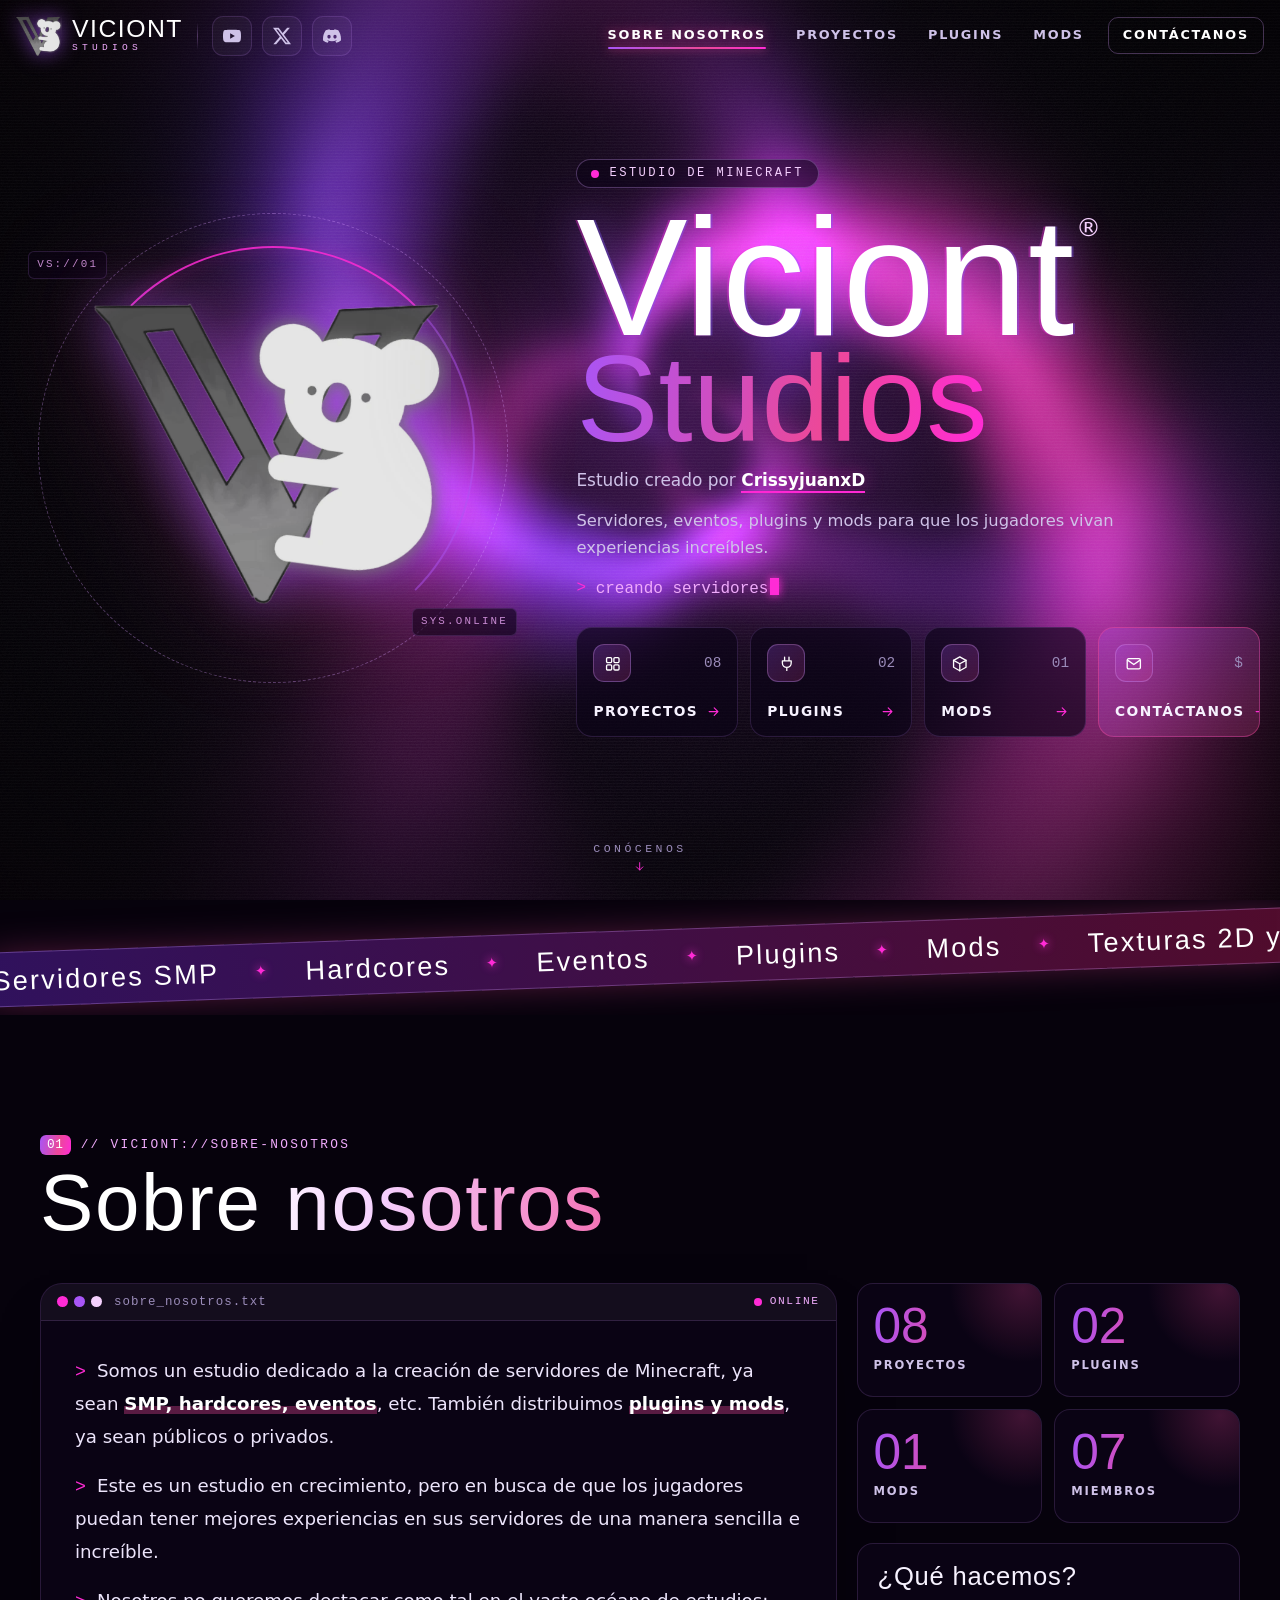
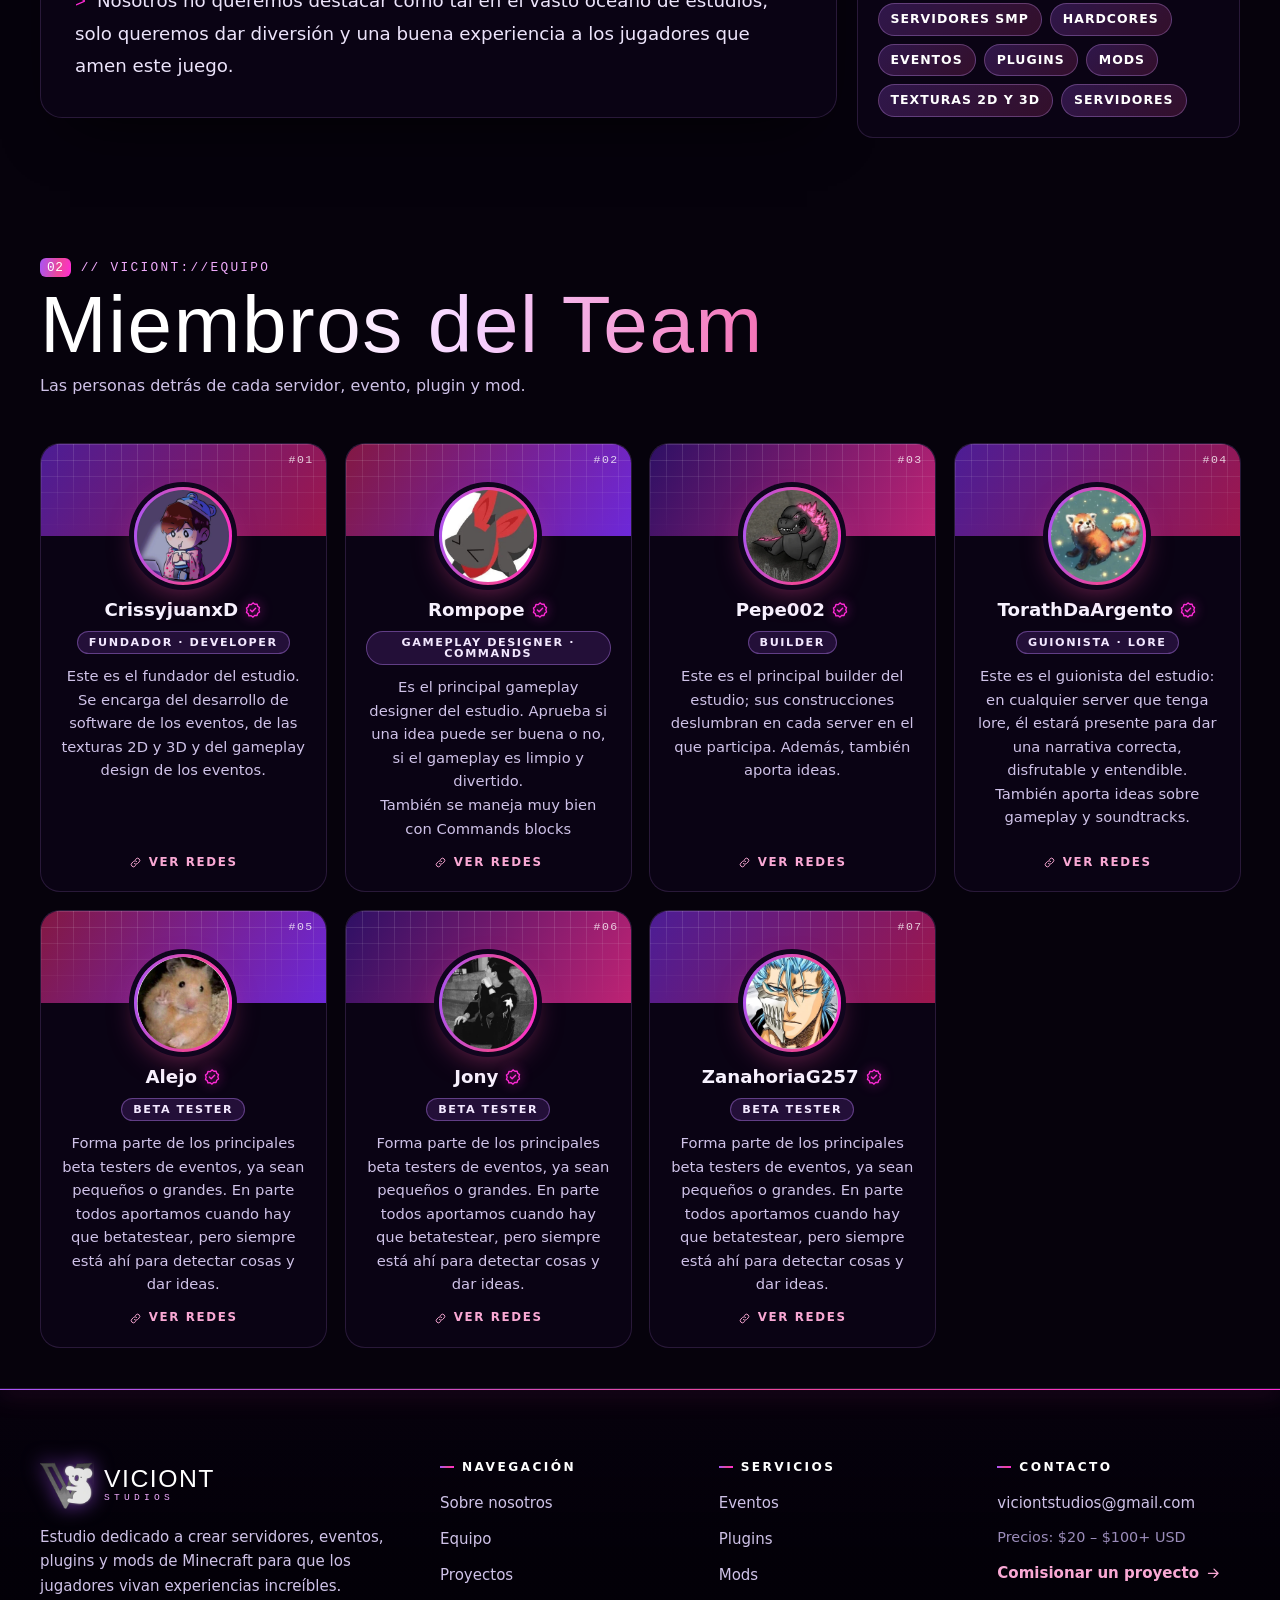
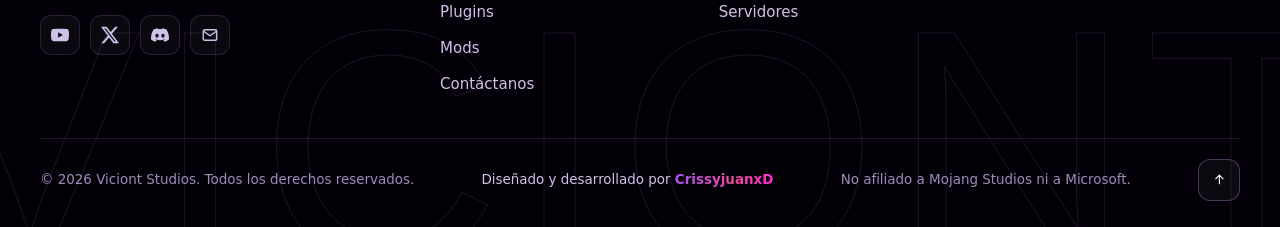
==== commit 31014616: "Añadir Discord a las redes del estudio Icono de Discord junto a YouTube y X en la barra, el menú móv" ====
--- a/index.html
+++ b/index.html
@@ -82,6 +82,7 @@
         <span class="header__divider" aria-hidden="true"></span>
         <a class="social-btn" data-social="youtube" href="#" target="_blank" rel="noopener noreferrer" aria-label="YouTube de Viciont Studios"><i data-icon="youtube"></i></a>
         <a class="social-btn" data-social="x" href="#" target="_blank" rel="noopener noreferrer" aria-label="X de Viciont Studios"><i data-icon="x"></i></a>
+        <a class="social-btn" data-social="discord" href="#" target="_blank" rel="noopener noreferrer" aria-label="Discord de Viciont Studios"><i data-icon="discord"></i></a>
       </div>
 
       <nav class="nav" aria-label="Principal">
@@ -114,6 +115,7 @@
       <div class="mobile-menu__socials">
         <a class="social-btn social-btn--lg" data-social="youtube" href="#" target="_blank" rel="noopener noreferrer" aria-label="YouTube de Viciont Studios"><i data-icon="youtube"></i></a>
         <a class="social-btn social-btn--lg" data-social="x" href="#" target="_blank" rel="noopener noreferrer" aria-label="X de Viciont Studios"><i data-icon="x"></i></a>
+        <a class="social-btn social-btn--lg" data-social="discord" href="#" target="_blank" rel="noopener noreferrer" aria-label="Discord de Viciont Studios"><i data-icon="discord"></i></a>
       </div>
     </div>
   </div>
@@ -327,6 +329,7 @@
         <div class="footer__socials">
           <a class="social-btn" data-social="youtube" href="#" target="_blank" rel="noopener noreferrer" aria-label="YouTube de Viciont Studios"><i data-icon="youtube"></i></a>
           <a class="social-btn" data-social="x" href="#" target="_blank" rel="noopener noreferrer" aria-label="X de Viciont Studios"><i data-icon="x"></i></a>
+          <a class="social-btn" data-social="discord" href="#" target="_blank" rel="noopener noreferrer" aria-label="Discord de Viciont Studios"><i data-icon="discord"></i></a>
           <a class="social-btn" id="footer-mail" href="#" aria-label="Correo de Viciont Studios"><i data-icon="mail"></i></a>
         </div>
       </div>
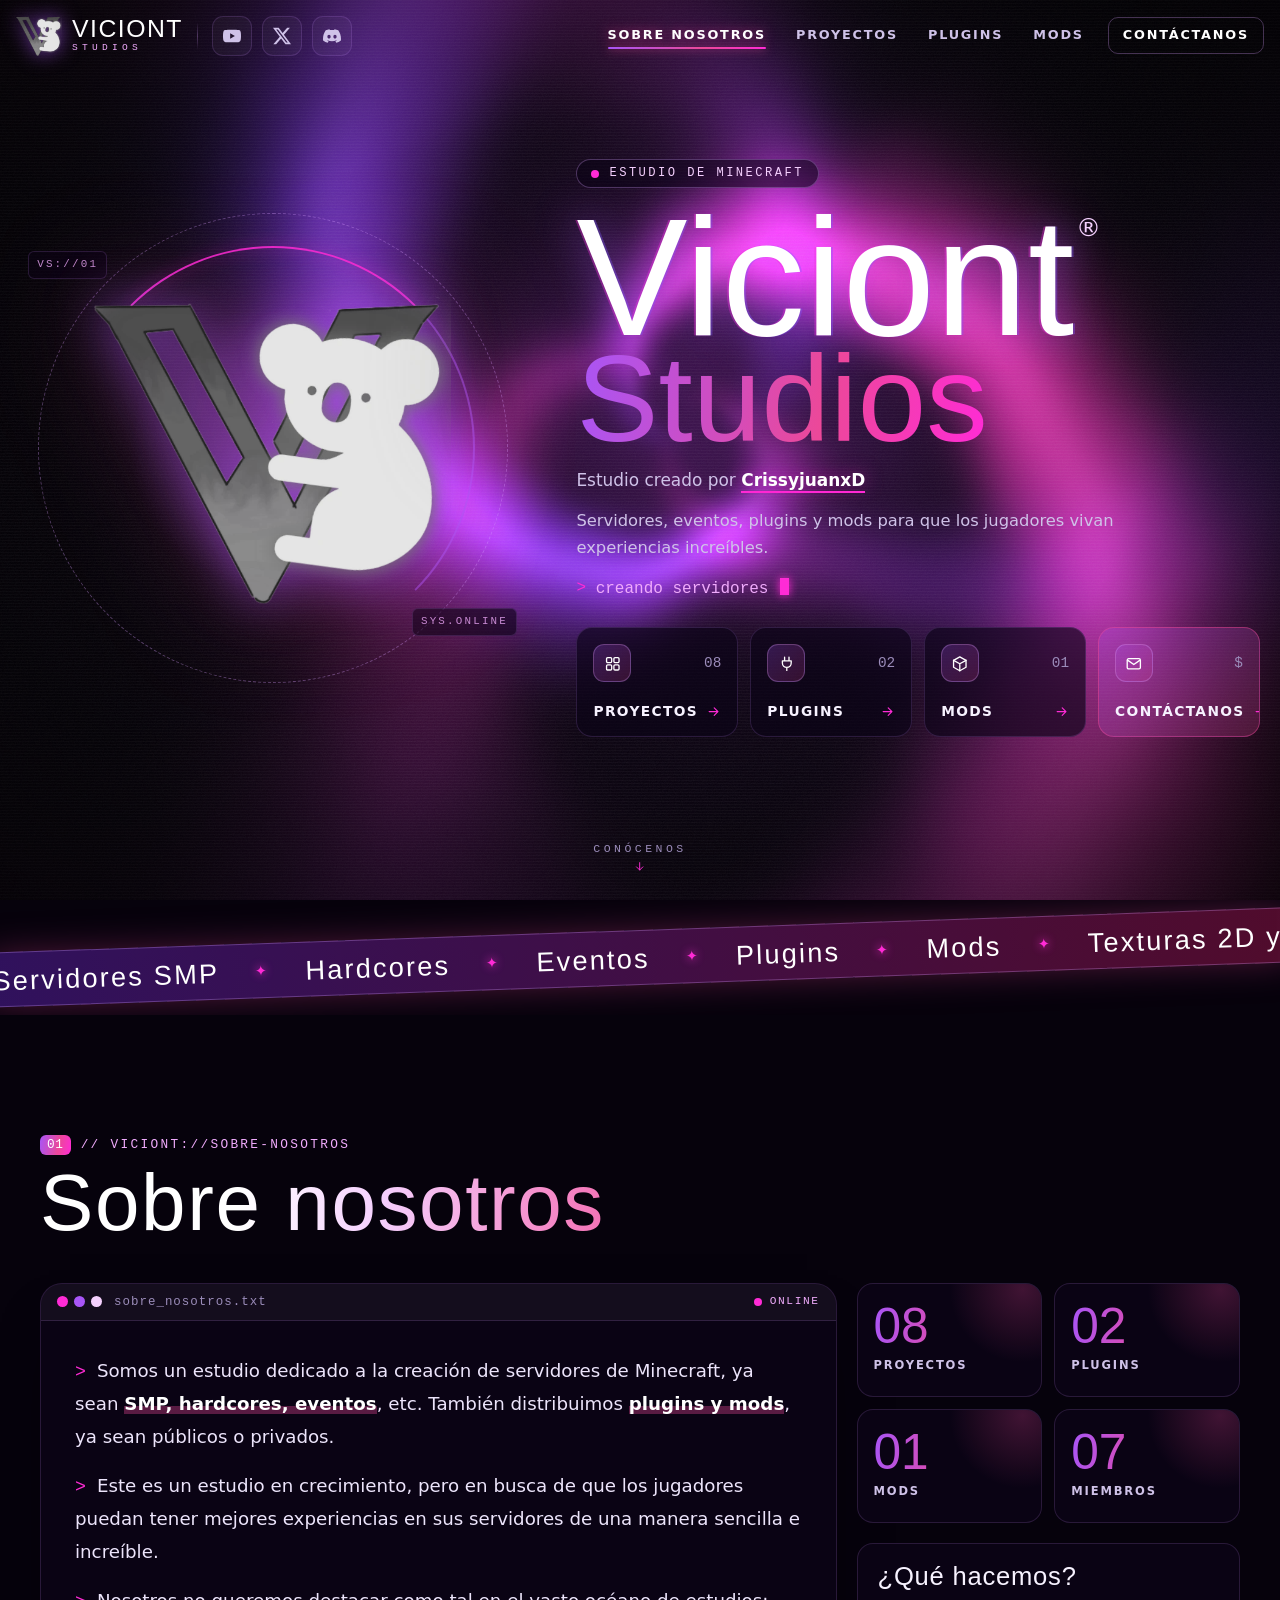
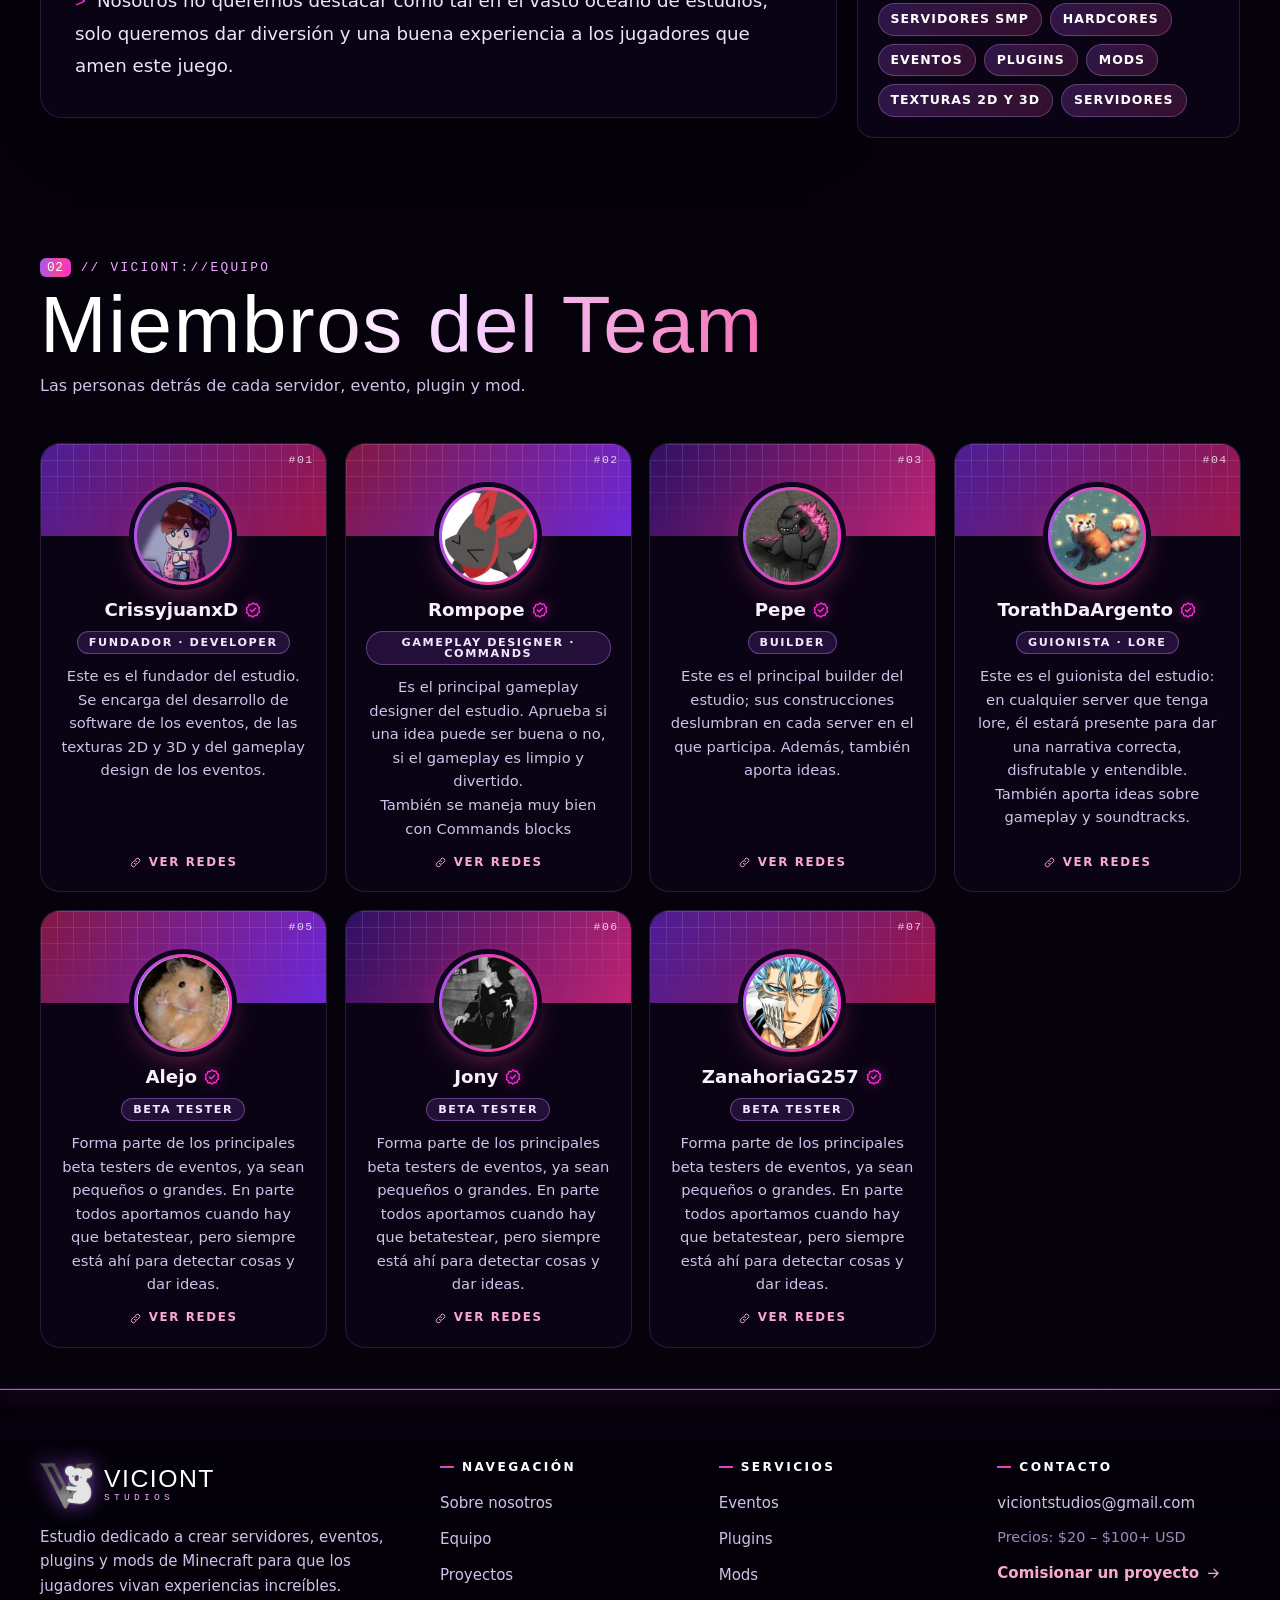
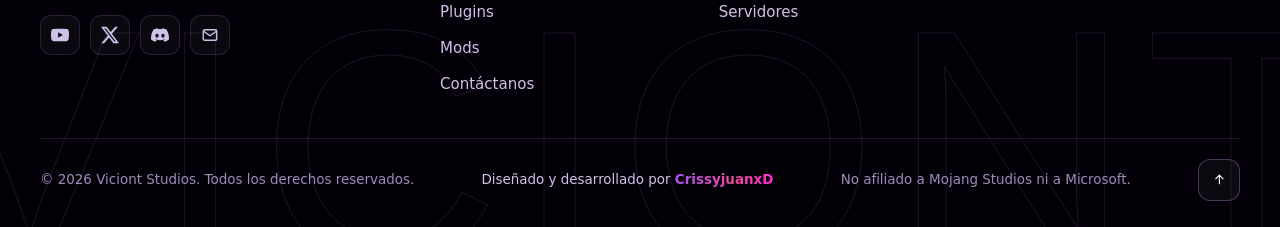
==== commit f9f50973: "Web en Cloudflare Pages: viciontstudios.pages.dev La dirección antigua de GitHub Pages lleva a la nu" ====
--- a/index.html
+++ b/index.html
@@ -3,28 +3,30 @@
 <head>
   <meta charset="utf-8">
   <meta name="viewport" content="width=device-width, initial-scale=1, viewport-fit=cover">
-  <title>Viciont Studios · Servidores, eventos, plugins y mods de Minecraft</title>
+  <title>Viciont Studios · Servidores, eventos, plugins y mods de Minecraft · CrissyjuanxD</title>
   <meta name="description" content="Viciont Studios es un estudio creado por CrissyjuanxD dedicado a crear servidores de Minecraft (SMP, hardcores y eventos), plugins y mods.">
   <meta name="author" content="CrissyjuanxD">
   <meta name="theme-color" content="#07020d">
   <meta name="color-scheme" content="dark">
   <meta http-equiv="Content-Security-Policy" content="default-src 'self'; script-src 'self'; style-src 'self' 'unsafe-inline' https://fonts.googleapis.com; font-src https://fonts.gstatic.com; img-src 'self' data: blob: https:; connect-src 'self'; object-src 'none'; base-uri 'self'; form-action 'none'; frame-src 'none'">
   <meta name="referrer" content="strict-origin-when-cross-origin">
-  <link rel="canonical" href="https://crissyjuanxd.github.io/Viciont-Studios-Portafolio/">
+  <script src="assets/js/moved.js"></script>
+  <link rel="canonical" href="https://viciontstudios.pages.dev/">
 
   <meta property="og:type" content="website">
   <meta property="og:site_name" content="Viciont Studios">
   <meta property="og:title" content="Viciont Studios">
   <meta property="og:description" content="Servidores SMP, hardcores, eventos, plugins y mods de Minecraft. Estudio creado por CrissyjuanxD.">
-  <meta property="og:url" content="https://crissyjuanxd.github.io/Viciont-Studios-Portafolio/">
-  <meta property="og:image" content="https://crissyjuanxd.github.io/Viciont-Studios-Portafolio/assets/img/og-image.png">
+  <meta property="og:url" content="https://viciontstudios.pages.dev/">
+  <meta property="og:image" content="https://viciontstudios.pages.dev/assets/img/og-image.png">
   <meta property="og:image:width" content="1200">
   <meta property="og:image:height" content="630">
   <meta property="og:locale" content="es_ES">
   <meta name="twitter:card" content="summary_large_image">
   <meta name="twitter:title" content="Viciont Studios">
   <meta name="twitter:description" content="Servidores SMP, hardcores, eventos, plugins y mods de Minecraft.">
-  <meta name="twitter:image" content="https://crissyjuanxd.github.io/Viciont-Studios-Portafolio/assets/img/og-image.png">
+  <meta name="twitter:image" content="https://viciontstudios.pages.dev/assets/img/og-image.png">
+  <script type="application/ld+json">{"@context":"https://schema.org","@graph":[{"@type":"Organization","@id":"https://viciontstudios.pages.dev/#viciont-studios","name":"Viciont Studios","alternateName":"Viciont","url":"https://viciontstudios.pages.dev/","logo":"https://viciontstudios.pages.dev/assets/img/icon-512.png","description":"Estudio creado por CrissyjuanxD: servidores de Minecraft (SMP, hardcores y eventos), plugins y mods.","founder":{"@id":"https://viciontstudios.pages.dev/#crissyjuanxd"},"sameAs":["https://www.youtube.com/@ViciontStudios","https://x.com/pepoavilesg26","https://discord.gg/qZPUhPRtX"]},{"@type":"Person","@id":"https://viciontstudios.pages.dev/#crissyjuanxd","name":"CrissyjuanxD","url":"https://viciontstudios.pages.dev/","sameAs":["https://github.com/CrissyjuanxD"]},{"@type":"WebSite","@id":"https://viciontstudios.pages.dev/#web","name":"Viciont Studios","url":"https://viciontstudios.pages.dev/","inLanguage":"es","publisher":{"@id":"https://viciontstudios.pages.dev/#viciont-studios"}}]}</script>
 
   <link rel="icon" type="image/png" sizes="32x32" href="assets/img/favicon-32.png">
   <link rel="apple-touch-icon" href="assets/img/apple-touch-icon.png">
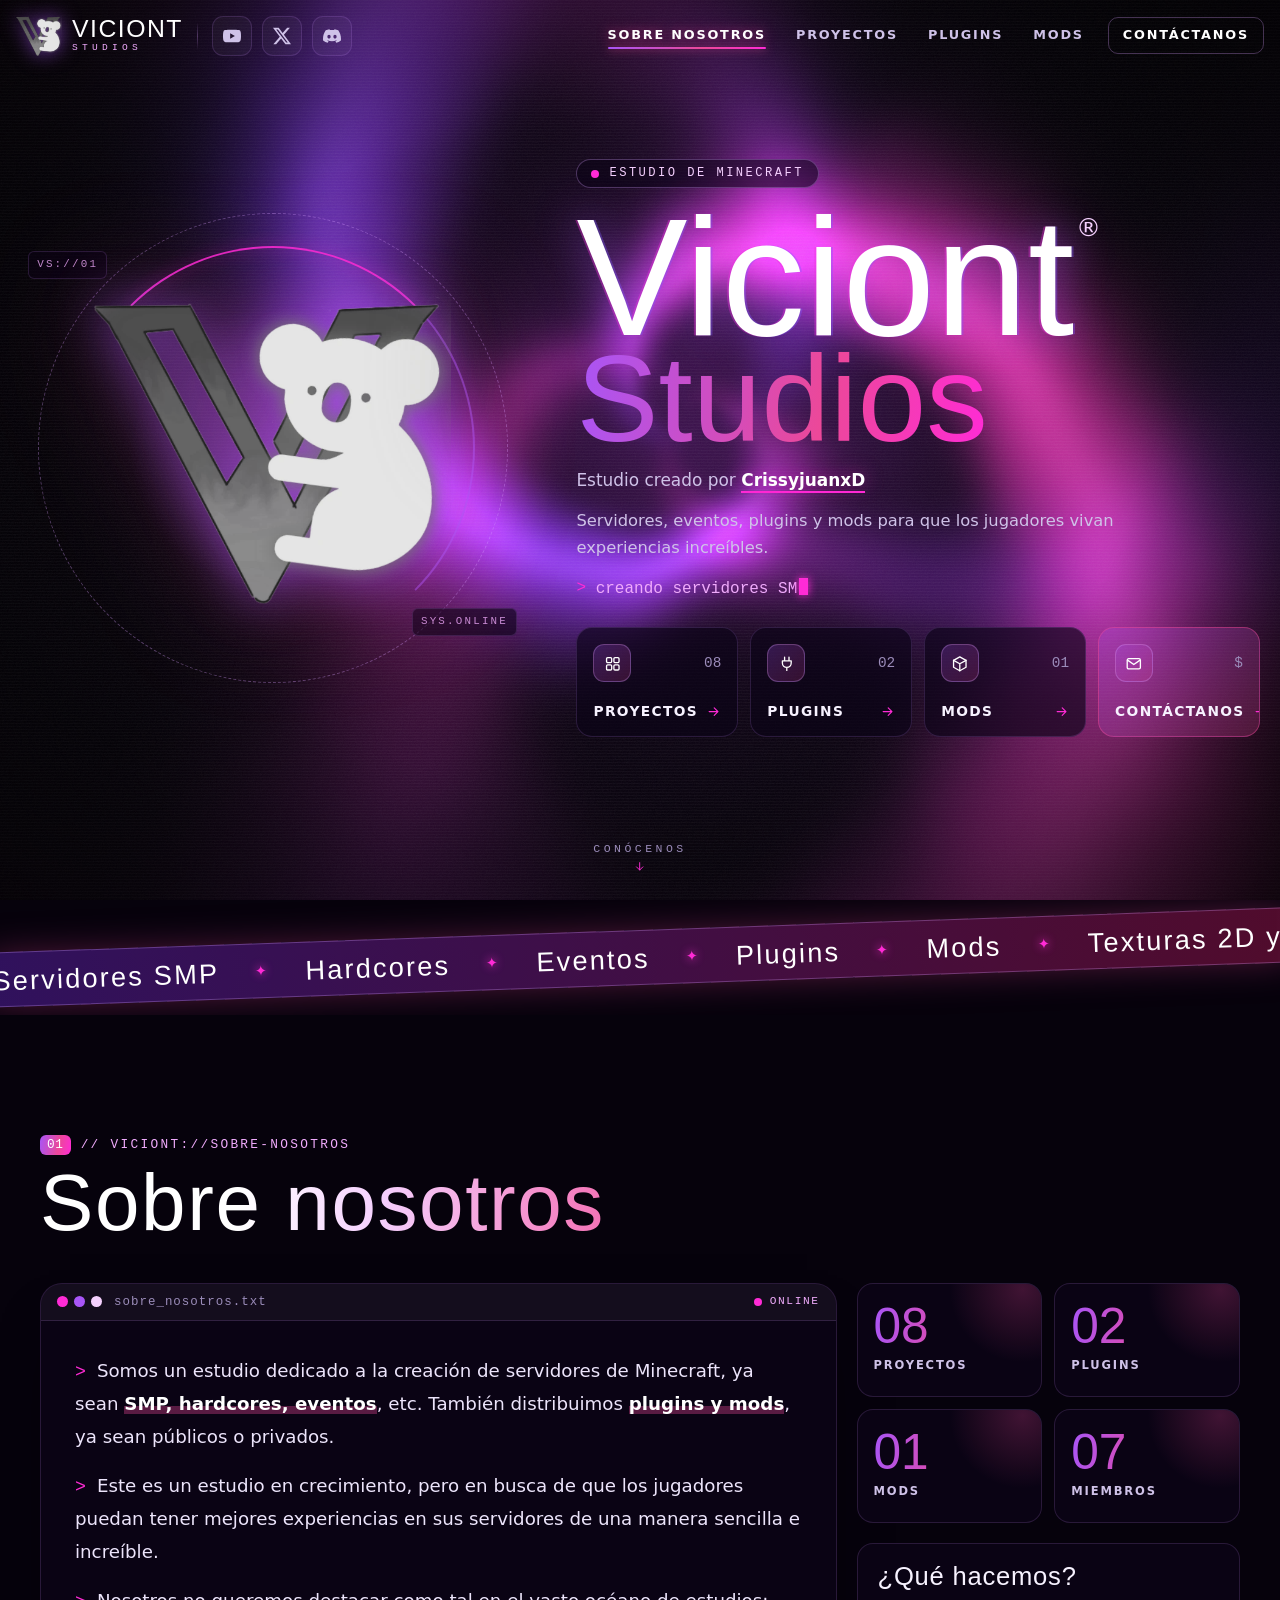
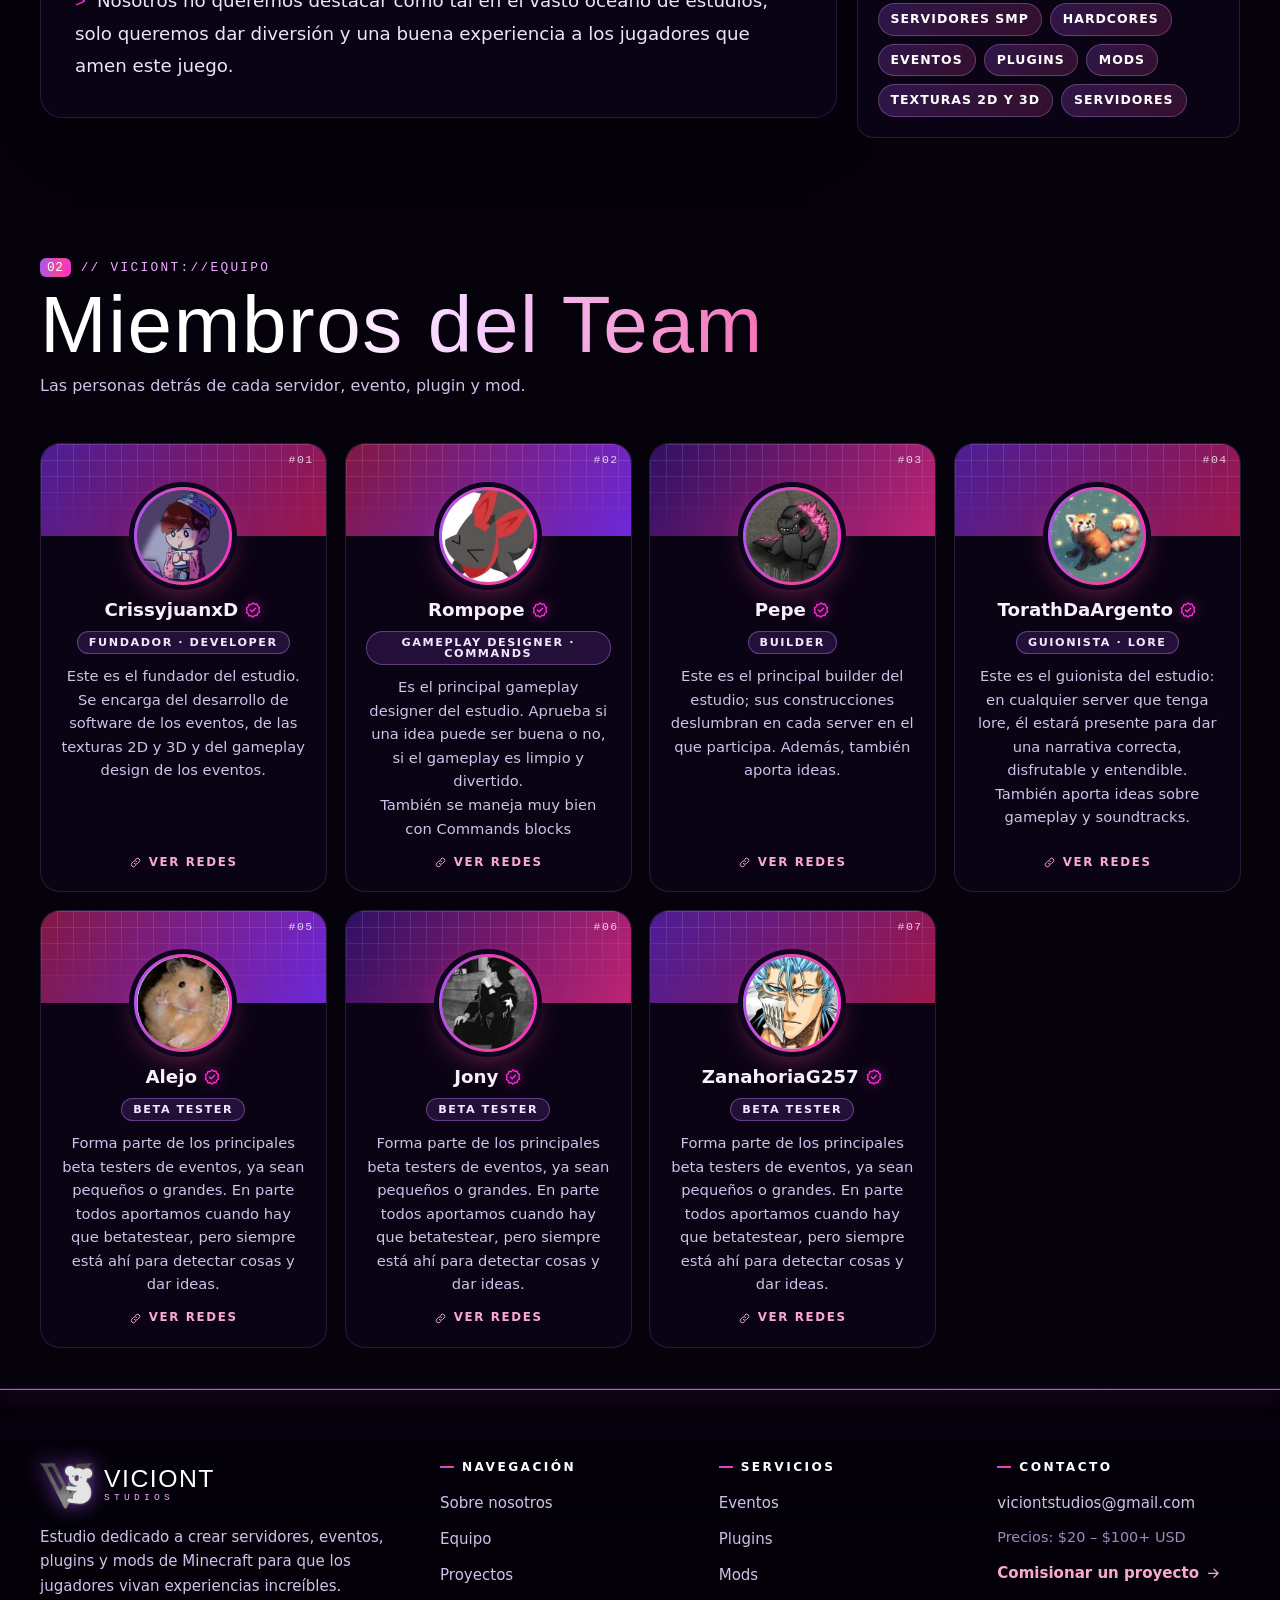
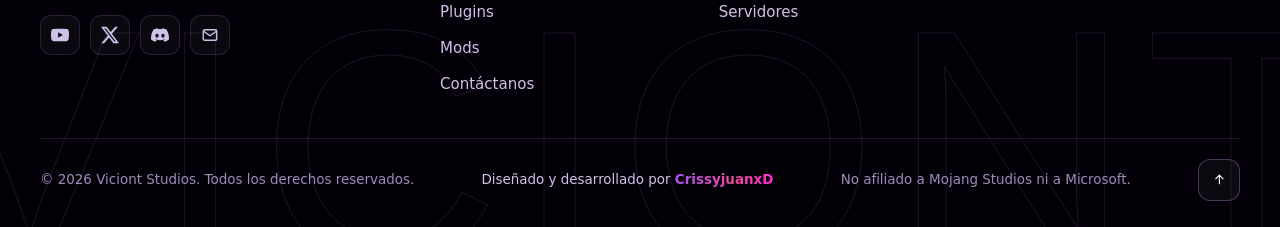
==== commit ce9fec91: "Verificación de Google Search Console" ====
--- a/index.html
+++ b/index.html
@@ -6,6 +6,7 @@
   <title>Viciont Studios · Servidores, eventos, plugins y mods de Minecraft · CrissyjuanxD</title>
   <meta name="description" content="Viciont Studios es un estudio creado por CrissyjuanxD dedicado a crear servidores de Minecraft (SMP, hardcores y eventos), plugins y mods.">
   <meta name="author" content="CrissyjuanxD">
+  <meta name="google-site-verification" content="QqKPga-wErd1xj6yTx7pZeBhN2la5kEW_UfT-4hkzFc">
   <meta name="theme-color" content="#07020d">
   <meta name="color-scheme" content="dark">
   <meta http-equiv="Content-Security-Policy" content="default-src 'self'; script-src 'self'; style-src 'self' 'unsafe-inline' https://fonts.googleapis.com; font-src https://fonts.gstatic.com; img-src 'self' data: blob: https:; connect-src 'self'; object-src 'none'; base-uri 'self'; form-action 'none'; frame-src 'none'">
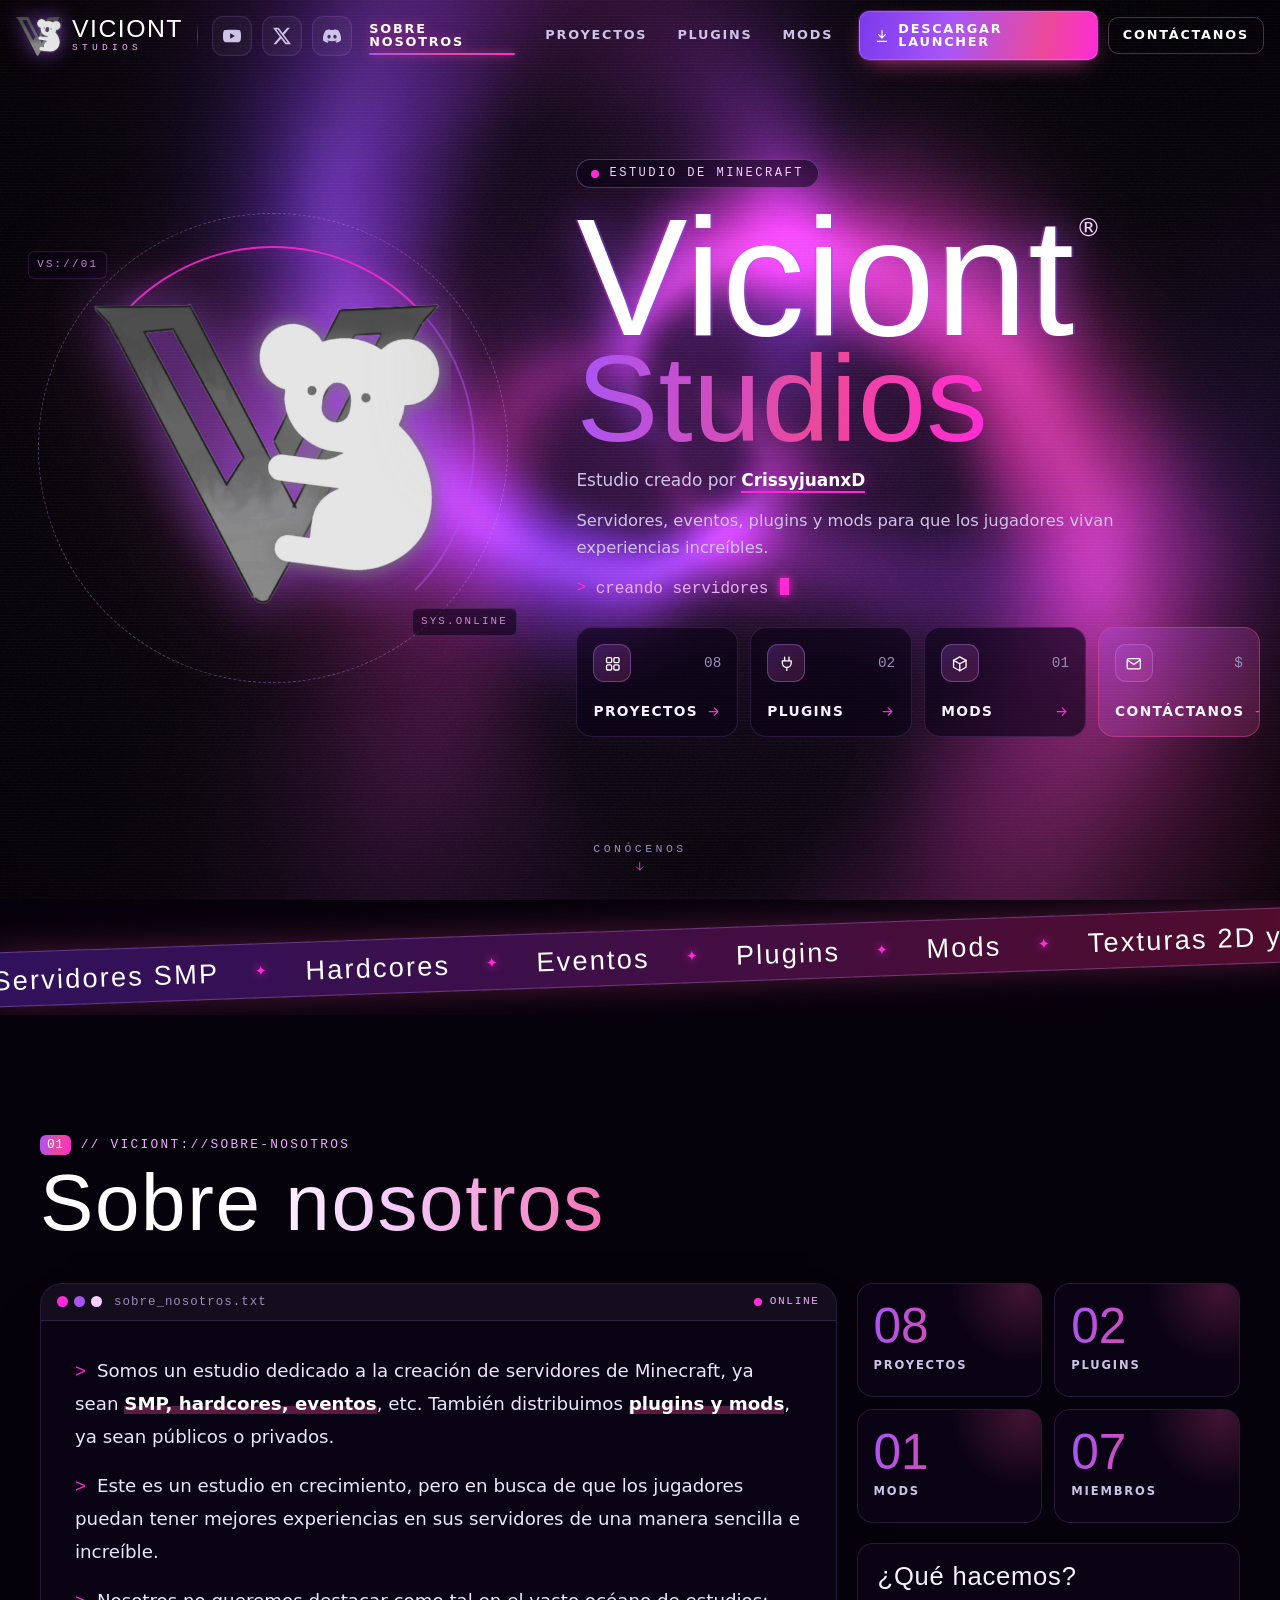
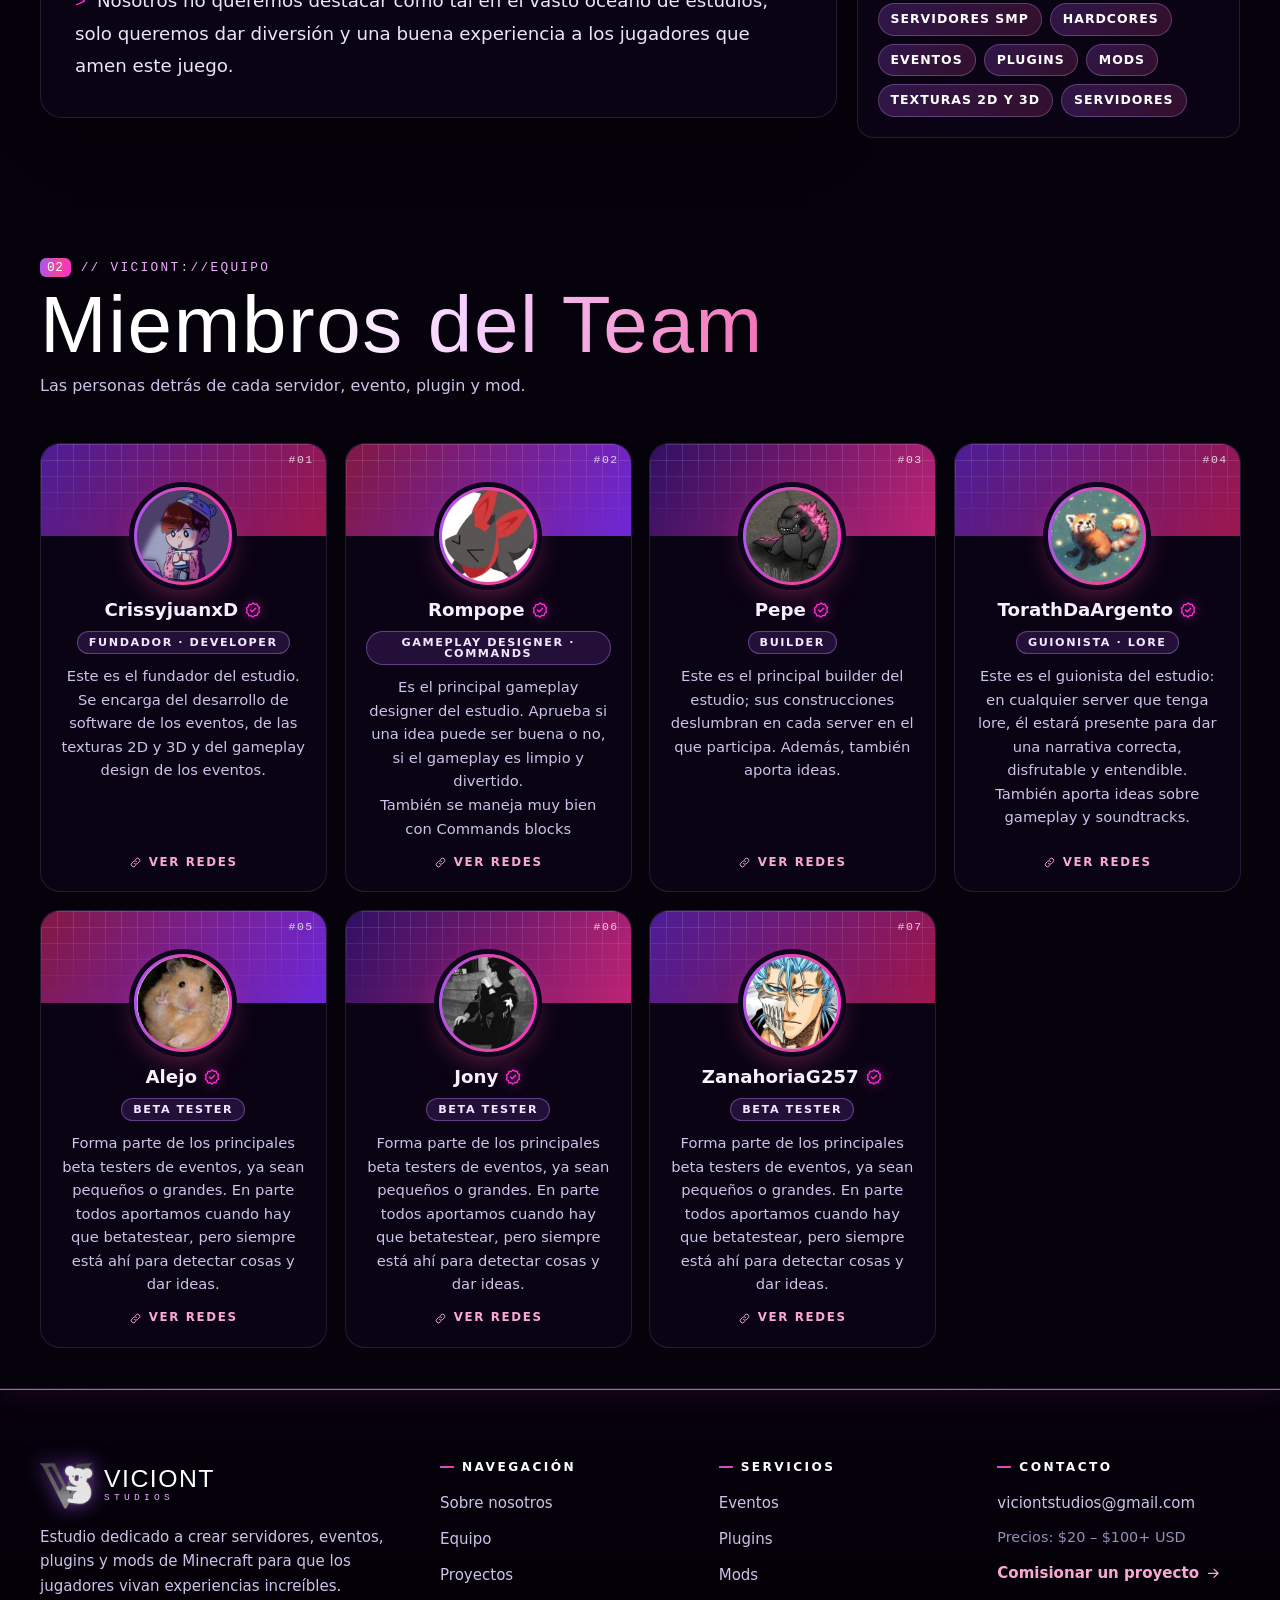
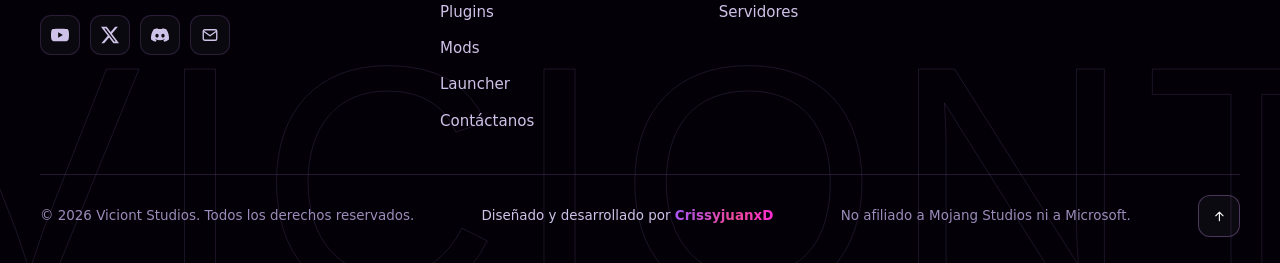
==== commit a8a3d8ca: "Launcher: botón Descargar Launcher y apartado de descarga Botón resaltado en la barra de arriba y ap" ====
--- a/index.html
+++ b/index.html
@@ -4,12 +4,12 @@
   <meta charset="utf-8">
   <meta name="viewport" content="width=device-width, initial-scale=1, viewport-fit=cover">
   <title>Viciont Studios · Servidores, eventos, plugins y mods de Minecraft · CrissyjuanxD</title>
-  <meta name="description" content="Viciont Studios es un estudio creado por CrissyjuanxD dedicado a crear servidores de Minecraft (SMP, hardcores y eventos), plugins y mods.">
+  <meta name="description" content="Viciont Studios es un estudio creado por CrissyjuanxD dedicado a crear servidores de Minecraft (SMP, hardcores y eventos), plugins, mods y su propio launcher: Viciont Studios Launcher.">
   <meta name="author" content="CrissyjuanxD">
   <meta name="google-site-verification" content="QqKPga-wErd1xj6yTx7pZeBhN2la5kEW_UfT-4hkzFc">
   <meta name="theme-color" content="#07020d">
   <meta name="color-scheme" content="dark">
-  <meta http-equiv="Content-Security-Policy" content="default-src 'self'; script-src 'self'; style-src 'self' 'unsafe-inline' https://fonts.googleapis.com; font-src https://fonts.gstatic.com; img-src 'self' data: blob: https:; connect-src 'self'; object-src 'none'; base-uri 'self'; form-action 'none'; frame-src 'none'">
+  <meta http-equiv="Content-Security-Policy" content="default-src 'self'; script-src 'self'; style-src 'self' 'unsafe-inline' https://fonts.googleapis.com; font-src https://fonts.gstatic.com; img-src 'self' data: blob: https:; connect-src 'self' https://api.github.com; object-src 'none'; base-uri 'self'; form-action 'none'; frame-src 'none'">
   <meta name="referrer" content="strict-origin-when-cross-origin">
   <script src="assets/js/moved.js"></script>
   <link rel="canonical" href="https://viciontstudios.pages.dev/">
@@ -27,7 +27,7 @@
   <meta name="twitter:title" content="Viciont Studios">
   <meta name="twitter:description" content="Servidores SMP, hardcores, eventos, plugins y mods de Minecraft.">
   <meta name="twitter:image" content="https://viciontstudios.pages.dev/assets/img/og-image.png">
-  <script type="application/ld+json">{"@context":"https://schema.org","@graph":[{"@type":"Organization","@id":"https://viciontstudios.pages.dev/#viciont-studios","name":"Viciont Studios","alternateName":"Viciont","url":"https://viciontstudios.pages.dev/","logo":"https://viciontstudios.pages.dev/assets/img/icon-512.png","description":"Estudio creado por CrissyjuanxD: servidores de Minecraft (SMP, hardcores y eventos), plugins y mods.","founder":{"@id":"https://viciontstudios.pages.dev/#crissyjuanxd"},"sameAs":["https://www.youtube.com/@ViciontStudios","https://x.com/pepoavilesg26","https://discord.gg/qZPUhPRtX"]},{"@type":"Person","@id":"https://viciontstudios.pages.dev/#crissyjuanxd","name":"CrissyjuanxD","url":"https://viciontstudios.pages.dev/","sameAs":["https://github.com/CrissyjuanxD"]},{"@type":"WebSite","@id":"https://viciontstudios.pages.dev/#web","name":"Viciont Studios","url":"https://viciontstudios.pages.dev/","inLanguage":"es","publisher":{"@id":"https://viciontstudios.pages.dev/#viciont-studios"}}]}</script>
+  <script type="application/ld+json">{"@context":"https://schema.org","@graph":[{"@type":"Organization","@id":"https://viciontstudios.pages.dev/#viciont-studios","name":"Viciont Studios","alternateName":"Viciont","url":"https://viciontstudios.pages.dev/","logo":"https://viciontstudios.pages.dev/assets/img/icon-512.png","description":"Estudio creado por CrissyjuanxD: servidores de Minecraft (SMP, hardcores y eventos), plugins y mods.","founder":{"@id":"https://viciontstudios.pages.dev/#crissyjuanxd"},"sameAs":["https://www.youtube.com/@ViciontStudios","https://x.com/pepoavilesg26","https://discord.gg/qZPUhPRtX"]},{"@type":"Person","@id":"https://viciontstudios.pages.dev/#crissyjuanxd","name":"CrissyjuanxD","url":"https://viciontstudios.pages.dev/","sameAs":["https://github.com/CrissyjuanxD"]},{"@type":"WebSite","@id":"https://viciontstudios.pages.dev/#web","name":"Viciont Studios","url":"https://viciontstudios.pages.dev/","inLanguage":"es","publisher":{"@id":"https://viciontstudios.pages.dev/#viciont-studios"}},{"@type":"SoftwareApplication","@id":"https://viciontstudios.pages.dev/#launcher","name":"Viciont Studios Launcher","description":"Launcher de Minecraft de Viciont Studios para jugar sus eventos públicos y privados: instancias listas para jugar, cuentas premium y no premium, skins y actualizaciones automáticas.","applicationCategory":"GameApplication","operatingSystem":"Windows 10, Windows 11","url":"https://viciontstudios.pages.dev/#launcher","downloadUrl":"https://github.com/CrissyjuanxD/Viciont-Studio-Launcher/releases/latest","screenshot":"https://viciontstudios.pages.dev/assets/img/launcher/inicio.webp","inLanguage":"es","offers":{"@type":"Offer","price":"0","priceCurrency":"USD"},"author":{"@id":"https://viciontstudios.pages.dev/#crissyjuanxd"},"publisher":{"@id":"https://viciontstudios.pages.dev/#viciont-studios"}}]}</script>
 
   <link rel="icon" type="image/png" sizes="32x32" href="assets/img/favicon-32.png">
   <link rel="apple-touch-icon" href="assets/img/apple-touch-icon.png">
@@ -94,6 +94,7 @@
           <li><a class="nav__link" href="#proyectos" data-route="proyectos"><span data-label="projects">Proyectos</span></a></li>
           <li><a class="nav__link" href="#plugins" data-route="plugins"><span data-label="plugins">Plugins</span></a></li>
           <li><a class="nav__link" href="#mods" data-route="mods"><span data-label="mods">Mods</span></a></li>
+          <li><a class="nav__link nav__link--dl" href="#launcher" data-route="launcher"><i data-icon="download"></i><span><span class="nav__dl-word">Descargar </span>Launcher</span></a></li>
           <li><a class="nav__link nav__link--cta" href="#contacto" data-route="contacto"><span data-label="contact">Contáctanos</span></a></li>
         </ul>
       </nav>
@@ -111,7 +112,8 @@
       <a class="mobile-menu__link" href="#proyectos" data-route="proyectos"><small>02</small><span data-label="projects">Proyectos</span></a>
       <a class="mobile-menu__link" href="#plugins" data-route="plugins"><small>03</small><span data-label="plugins">Plugins</span></a>
       <a class="mobile-menu__link" href="#mods" data-route="mods"><small>04</small><span data-label="mods">Mods</span></a>
-      <a class="mobile-menu__link" href="#contacto" data-route="contacto"><small>05</small><span data-label="contact">Contáctanos</span></a>
+      <a class="mobile-menu__link mobile-menu__link--dl" href="#launcher" data-route="launcher"><small>05</small><span>Launcher</span><i data-icon="download"></i></a>
+      <a class="mobile-menu__link" href="#contacto" data-route="contacto"><small>06</small><span data-label="contact">Contáctanos</span></a>
     </nav>
     <div class="mobile-menu__foot">
       <span class="mono">// síguenos</span>
@@ -261,6 +263,91 @@
       </div>
     </section>
 
+    <!-- ============ LAUNCHER ============ -->
+    <section class="view page" data-view="launcher" aria-labelledby="title-launcher">
+      <div class="container">
+        <header class="page-head">
+          <p class="crumbs"><span>viciont://</span><span>launcher</span><span class="caret"></span></p>
+          <h1 class="page-title" id="title-launcher"><span class="glitch" data-scramble data-text="Launcher">Launcher</span></h1>
+          <p class="page-intro">Este es nuestro launcher para que puedan disfrutar de nuestros eventos públicos o privados de una manera mucho más cómoda.</p>
+        </header>
+
+        <div class="launcher">
+          <div class="launcher__main">
+            <div class="launcher__card panel reveal">
+              <div class="launcher__app">
+                <img class="launcher__icon" src="assets/img/launcher/icono.png" alt="" width="96" height="96">
+                <div class="launcher__id">
+                  <p class="launcher__name">Viciont Studios Launcher</p>
+                  <p class="launcher__meta"><span id="dl-version">Última versión</span><span id="dl-date"></span></p>
+                </div>
+              </div>
+              <a class="dl-btn" id="dl-btn" href="https://github.com/CrissyjuanxD/Viciont-Studio-Launcher/releases/latest/download/Viciont-Studios-Launcher-Setup.exe" rel="noopener">
+                <span class="dl-btn__icon"><i data-icon="windows"></i></span>
+                <span class="dl-btn__text"><strong>Descargar para Windows</strong><small id="dl-file">Instalador gratuito · siempre la última versión</small></span>
+                <i data-icon="download"></i>
+              </a>
+              <ul class="launcher__facts">
+                <li><i data-icon="refresh"></i><span>Se actualiza solo: cuando sale una versión nueva, el launcher la instala sin que hagas nada.</span></li>
+                <li><i data-icon="shield"></i><span>Gratis, sin anuncios y sin tener que instalar Java.</span></li>
+              </ul>
+              <div class="launcher__links">
+                <a class="btn btn--sm btn--ghost" href="https://github.com/CrissyjuanxD/Viciont-Studio-Launcher/releases" target="_blank" rel="noopener noreferrer"><i data-icon="history"></i> Todas las versiones</a>
+                <a class="btn btn--sm btn--ghost" href="https://github.com/CrissyjuanxD/Viciont-Studio-Launcher#readme" target="_blank" rel="noopener noreferrer"><i data-icon="github"></i> Guía y novedades</a>
+              </div>
+              <details class="launcher__help">
+                <summary><i data-icon="info"></i> ¿Windows o el navegador te avisan al descargarlo?</summary>
+                <p>Es normal y no es un virus: el instalador es nuevo y no tiene un certificado de pago, así que Microsoft todavía no lo conoce.</p>
+                <ul>
+                  <li><b>Edge:</b> en Descargas, pulsa <b>⌄</b> junto a <i>Eliminar</i> → <b>Conservar</b> → <b>Mostrar más</b> → <b>Conservar de todas formas</b>.</li>
+                  <li><b>Chrome:</b> en Descargas, pulsa <b>Conservar</b>.</li>
+                  <li>Al abrirlo, si sale <i>«Windows protegió tu PC»</i>: <b>Más información → Ejecutar de todas formas</b>.</li>
+                </ul>
+              </details>
+            </div>
+
+            <div class="shots reveal" style="--i:1">
+              <button class="shots__main" type="button" id="shot-main" aria-label="Ampliar la captura">
+                <img id="shot-img" src="assets/img/launcher/inicio.webp" alt="Viciont Studios Launcher: inicio con las instancias disponibles" width="1600" height="1000" decoding="async">
+                <span class="shots__zoom" aria-hidden="true"><i data-icon="eye"></i></span>
+              </button>
+              <p class="shots__cap" id="shot-cap">Inicio: las instancias que puedes jugar</p>
+              <div class="shots__thumbs" id="shot-thumbs" role="group" aria-label="Capturas del launcher"></div>
+            </div>
+          </div>
+
+          <section class="launcher__block" aria-labelledby="title-os">
+            <h2 class="launcher__title reveal" id="title-os">Sistemas compatibles</h2>
+            <div class="os-grid">
+              <div class="os reveal"><span class="os__icon"><i data-icon="windows"></i></span><div><strong>Windows 11</strong><small>64 bits</small><span class="os__state"><i data-icon="check"></i>Compatible</span></div></div>
+              <div class="os reveal" style="--i:1"><span class="os__icon"><i data-icon="windows"></i></span><div><strong>Windows 10</strong><small>64 bits</small><span class="os__state"><i data-icon="check"></i>Compatible</span></div></div>
+              <div class="os os--no reveal" style="--i:2"><span class="os__icon"><i data-icon="apple"></i></span><div><strong>macOS</strong><small>Todavía no disponible</small></div></div>
+              <div class="os os--no reveal" style="--i:3"><span class="os__icon"><i data-icon="linux"></i></span><div><strong>Linux</strong><small>Todavía no disponible</small></div></div>
+            </div>
+            <ul class="reqs reveal">
+              <li><i data-icon="cube"></i><span><b>Minecraft: Java Edition</b> (cuenta de Microsoft) o un nick no premium registrado en el launcher.</span></li>
+              <li><i data-icon="sliders"></i><span><b>4 GB de RAM</b> como mínimo; 8 GB para las instancias con muchos mods.</span></li>
+              <li><i data-icon="download"></i><span><b>Sin instalar Java:</b> el launcher descarga el que necesita cada versión de Minecraft.</span></li>
+              <li><i data-icon="globe"></i><span><b>Conexión a internet</b> para descargar las instancias e iniciar sesión.</span></li>
+            </ul>
+          </section>
+
+          <section class="launcher__block" aria-labelledby="title-feat">
+            <h2 class="launcher__title reveal" id="title-feat">Qué incluye</h2>
+            <div class="feat-grid">
+              <article class="feat reveal"><span class="feat__icon"><i data-icon="grid"></i></span><h3>Instancias listas para jugar</h3><p>Cada evento con sus mods, configs y resource packs ya preparados. Pulsas <b>Jugar</b> y entras.</p></article>
+              <article class="feat reveal" style="--i:1"><span class="feat__icon"><i data-icon="lock"></i></span><h3>Eventos públicos y privados</h3><p>Las instancias privadas solo las ven y descargan los jugadores invitados.</p></article>
+              <article class="feat reveal" style="--i:2"><span class="feat__icon"><i data-icon="refresh"></i></span><h3>Siempre al día</h3><p>Cuando Viciont Studios actualiza una instancia, solo se descarga lo que cambió.</p></article>
+              <article class="feat reveal"><span class="feat__icon"><i data-icon="users"></i></span><h3>Premium y no premium</h3><p>Entra con tu cuenta de Microsoft o solo con tu nick, protegido con un código de recuperación.</p></article>
+              <article class="feat reveal" style="--i:1"><span class="feat__icon"><i data-icon="image"></i></span><h3>Skins con vista 3D</h3><p>Cambia tu skin y tu capa. Con cuenta no premium, también la ven los demás jugadores del launcher.</p></article>
+              <article class="feat reveal" style="--i:2"><span class="feat__icon"><i data-icon="shield"></i></span><h3>Descargas rápidas y seguras</h3><p>Todo se comprueba con su huella SHA-1 y, si se corta, continúa donde se quedó.</p></article>
+            </div>
+          </section>
+        </div>
+        <nav class="pager" data-pager="launcher" aria-label="Otras secciones"></nav>
+      </div>
+    </section>
+
     <!-- ============ CONTACTO ============ -->
     <section class="view page" data-view="contact" aria-labelledby="title-contact">
       <div class="container">
@@ -345,6 +432,7 @@
           <li><a href="#proyectos" data-route="proyectos"><span data-label="projects">Proyectos</span></a></li>
           <li><a href="#plugins" data-route="plugins"><span data-label="plugins">Plugins</span></a></li>
           <li><a href="#mods" data-route="mods"><span data-label="mods">Mods</span></a></li>
+          <li><a href="#launcher" data-route="launcher">Launcher</a></li>
           <li><a href="#contacto" data-route="contacto"><span data-label="contact">Contáctanos</span></a></li>
         </ul>
       </nav>
--- a/assets/css/site.css
+++ b/assets/css/site.css
@@ -150,6 +150,25 @@
 .nav__link--cta { margin-left: 8px; border: 1px solid var(--line-strong); color: #fff; }
 .nav__link--cta::after { display: none; }
 .nav__link--cta:hover, .nav__link--cta.is-active { background: var(--grad); border-color: transparent; box-shadow: 0 8px 26px -8px rgba(236, 72, 153, 0.85); }
+/* Descargar Launcher: siempre relleno (el de contacto solo se rellena al pasar el ratón) y con un brillo que pasa */
+.nav__link--dl {
+  display: inline-flex; align-items: center; gap: 8px; margin-left: 10px; overflow: hidden; isolation: isolate;
+  border: 1px solid rgba(255, 255, 255, 0.18); color: #fff;
+  background: linear-gradient(100deg, #7c3aed 0%, #a855f7 38%, #ec4899 78%, #ff2bd6 100%);
+  box-shadow: 0 8px 24px -10px rgba(236, 72, 153, 0.95), 0 0 0 1px rgba(168, 85, 247, 0.25);
+}
+.nav__link--dl::after { display: none; }
+.nav__link--dl::before {
+  content: ''; position: absolute; inset: 0; z-index: -1;
+  background: linear-gradient(115deg, transparent 30%, rgba(255, 255, 255, 0.4) 50%, transparent 70%);
+  transform: translateX(-130%); animation: dl-shine 4s ease-in-out infinite;
+}
+@keyframes dl-shine { 0%, 60% { transform: translateX(-130%); } 90%, 100% { transform: translateX(130%); } }
+.nav__link--dl .i { width: 16px; height: 16px; flex: none; }
+.nav__link span.nav__dl-word { display: inline; } /* (en bloque perdería el espacio de «Descargar Launcher») */
+.nav__link--dl:hover, .nav__link--dl.is-active { color: #fff; transform: translateY(-1px); box-shadow: 0 12px 30px -8px rgba(255, 43, 214, 0.95), 0 0 0 1px rgba(255, 255, 255, 0.3) inset; }
+.nav__link--dl:hover .i { animation: bob 0.9s ease-in-out infinite; }
+.nav__link--dl.is-active { text-shadow: none; }
 @keyframes nav-glitch {
   0% { text-shadow: -2px 0 var(--pink-hot), 2px 0 var(--violet-glitch); }
   50% { text-shadow: 2px 0 var(--pink-hot), -2px 0 var(--violet-glitch); transform: translateX(1px); }
@@ -198,6 +217,9 @@
 .mobile-menu.is-open .mobile-menu__link:nth-child(3) { transition-delay: 0.1s; }
 .mobile-menu.is-open .mobile-menu__link:nth-child(4) { transition-delay: 0.15s; }
 .mobile-menu.is-open .mobile-menu__link:nth-child(5) { transition-delay: 0.2s; }
+.mobile-menu.is-open .mobile-menu__link:nth-child(6) { transition-delay: 0.25s; }
+.mobile-menu__link--dl span { background: var(--grad); -webkit-background-clip: text; background-clip: text; color: transparent; }
+.mobile-menu__link--dl .i { width: 26px; height: 26px; margin-left: auto; align-self: center; color: var(--pink-hot); filter: drop-shadow(0 0 8px rgba(255, 43, 214, 0.7)); }
 .mobile-menu__foot { display: flex; align-items: center; justify-content: space-between; gap: 12px; margin-top: 28px; color: var(--muted); font-size: 0.8rem; letter-spacing: 0.12em; }
 .mobile-menu__socials { display: flex; gap: 10px; }
 
@@ -536,6 +558,100 @@
 
 .noscript { position: relative; z-index: 5; display: grid; gap: 8px; padding: 120px 24px; text-align: center; }
 
+/* ---------- Launcher (descarga) ---------- */
+.launcher { display: grid; gap: clamp(48px, 7vw, 76px); }
+.launcher__main { display: grid; grid-template-columns: minmax(0, 0.82fr) minmax(0, 1.18fr); gap: 22px; align-items: start; }
+.launcher__card { position: relative; overflow: hidden; gap: 18px; }
+.launcher__card::before { content: ''; position: absolute; right: -35%; top: -45%; width: 85%; aspect-ratio: 1; border-radius: 50%; background: radial-gradient(circle, rgba(236, 72, 153, 0.22), transparent 65%); pointer-events: none; }
+.launcher__app { position: relative; display: flex; align-items: center; gap: 16px; min-width: 0; }
+.launcher__icon { width: 84px; height: 84px; flex: none; border-radius: 22px; box-shadow: 0 14px 34px -12px rgba(236, 72, 153, 0.85), 0 0 0 1px var(--line-strong); }
+.launcher__id { min-width: 0; }
+.launcher__name { font: 400 clamp(1.8rem, 3vw, 2.3rem)/0.95 var(--font-display); letter-spacing: 0.02em; }
+.launcher__meta { display: flex; flex-wrap: wrap; gap: 4px 12px; margin-top: 8px; font: 400 0.82rem/1.2 var(--font-mono); letter-spacing: 0.06em; color: #f0abfc; }
+.launcher__meta span { white-space: nowrap; }
+.launcher__meta span:empty { display: none; }
+.launcher__meta span + span::before { content: '·'; margin-right: 12px; color: var(--muted); }
+
+.dl-btn {
+  position: relative; overflow: hidden; isolation: isolate;
+  display: flex; align-items: center; gap: 14px; padding: 16px 18px; border-radius: 18px;
+  background: linear-gradient(100deg, #7c3aed 0%, #a855f7 35%, #ec4899 75%, #ff2bd6 100%);
+  color: #fff; text-decoration: none;
+  box-shadow: 0 20px 44px -18px rgba(236, 72, 153, 0.95), 0 0 0 1px rgba(255, 255, 255, 0.14) inset;
+  transition: transform 0.3s var(--ease), box-shadow 0.3s;
+}
+.dl-btn::before { content: ''; position: absolute; inset: 0; z-index: -1; background: repeating-linear-gradient(115deg, transparent 0 18px, rgba(255, 255, 255, 0.07) 18px 36px); animation: dl-stripes 1.6s linear infinite; }
+@keyframes dl-stripes { to { background-position: 51px 0; } }
+.dl-btn::after { content: ''; position: absolute; inset: 0; z-index: -1; background: linear-gradient(115deg, transparent 30%, rgba(255, 255, 255, 0.35) 50%, transparent 70%); transform: translateX(-120%); transition: transform 0.8s var(--ease); }
+.dl-btn:hover { transform: translateY(-3px); box-shadow: 0 26px 54px -16px rgba(255, 43, 214, 1), 0 0 0 1px rgba(255, 255, 255, 0.25) inset; }
+.dl-btn:hover::after { transform: translateX(120%); }
+.dl-btn:active { transform: scale(0.99); }
+.dl-btn__icon { width: 48px; height: 48px; flex: none; display: grid; place-items: center; border-radius: 13px; background: rgba(255, 255, 255, 0.16); border: 1px solid rgba(255, 255, 255, 0.25); }
+.dl-btn__icon .i { width: 24px; height: 24px; }
+.dl-btn__text { flex: 1; min-width: 0; display: grid; gap: 3px; }
+.dl-btn__text strong { font: 400 1.7rem/1 var(--font-display); letter-spacing: 0.08em; text-transform: uppercase; }
+.dl-btn__text small { font: 400 0.78rem/1.3 var(--font-mono); letter-spacing: 0.02em; opacity: 0.92; overflow: hidden; text-overflow: ellipsis; white-space: nowrap; }
+.dl-btn > .i { width: 26px; height: 26px; flex: none; }
+.dl-btn:hover > .i { animation: bob 0.9s ease-in-out infinite; }
+
+.launcher__facts { position: relative; display: grid; gap: 10px; list-style: none; padding: 0; font-size: 0.93rem; color: var(--text-2); }
+.launcher__facts li { display: flex; align-items: flex-start; gap: 10px; }
+.launcher__facts .i { width: 18px; height: 18px; flex: none; margin-top: 3px; color: var(--pink-hot); }
+.launcher__links { display: flex; flex-wrap: wrap; gap: 8px; }
+.launcher__links .i { width: 16px; height: 16px; }
+.launcher__help { padding-top: 14px; border-top: 1px dashed var(--line-strong); font-size: 0.88rem; color: var(--text-2); }
+.launcher__help summary { display: flex; align-items: center; gap: 8px; cursor: pointer; list-style: none; font-weight: 600; color: #fff; }
+.launcher__help summary::-webkit-details-marker { display: none; }
+.launcher__help summary .i { width: 18px; height: 18px; flex: none; color: var(--pink-hot); }
+.launcher__help p { margin-top: 10px; }
+.launcher__help ul { display: grid; gap: 6px; margin-top: 8px; padding-left: 18px; }
+.launcher__help b { color: #fff; }
+
+.shots { display: grid; gap: 10px; min-width: 0; }
+.shots__main { position: relative; display: block; padding: 0; overflow: hidden; aspect-ratio: 16 / 10; border-radius: var(--radius-lg); border: 1px solid var(--line-strong); background: #0b0316; cursor: zoom-in; box-shadow: 0 34px 80px -34px rgba(236, 72, 153, 0.6), 0 0 0 1px rgba(168, 85, 247, 0.12); }
+.shots__main img { display: block; width: 100%; height: 100%; object-fit: cover; transition: transform 0.7s var(--ease); }
+.shots__main:hover img { transform: scale(1.015); }
+.shots__zoom { position: absolute; right: 12px; bottom: 12px; width: 40px; height: 40px; display: grid; place-items: center; border-radius: 12px; border: 1px solid var(--line-strong); background: rgba(6, 1, 12, 0.72); color: #fff; opacity: 0.85; transition: opacity 0.2s, transform 0.3s var(--ease); }
+.shots__main:hover .shots__zoom { opacity: 1; transform: scale(1.06); }
+.shots__cap { font: 400 0.82rem/1.3 var(--font-mono); letter-spacing: 0.06em; color: var(--muted); }
+.shots__thumbs { display: grid; grid-template-columns: repeat(7, minmax(0, 1fr)); gap: 8px; }
+.shots__thumb { padding: 0; overflow: hidden; aspect-ratio: 16 / 10; border-radius: 10px; border: 1px solid var(--line); background: #0b0316; opacity: 0.55; transition: opacity 0.2s, border-color 0.2s, box-shadow 0.2s, transform 0.25s var(--ease); }
+.shots__thumb img { display: block; width: 100%; height: 100%; object-fit: cover; }
+.shots__thumb:hover { opacity: 0.9; transform: translateY(-2px); }
+.shots__thumb.is-active { opacity: 1; border-color: var(--pink-hot); box-shadow: var(--glow-pink); }
+.shots__thumb:focus-visible { outline: 2px solid var(--pink-hot); outline-offset: 2px; }
+
+.launcher__block { display: grid; gap: 20px; }
+.launcher__title { font: 400 clamp(2.2rem, 5vw, 3.4rem)/0.92 var(--font-display); letter-spacing: 0.02em; }
+.os-grid { display: grid; grid-template-columns: repeat(4, minmax(0, 1fr)); gap: 14px; }
+.os { display: flex; align-items: center; gap: 12px; min-width: 0; padding: 16px; border-radius: var(--radius); border: 1px solid var(--line); background: var(--panel); }
+.os strong { display: block; font-size: 1.02rem; }
+.os small { display: block; font-size: 0.8rem; color: var(--muted); }
+.os__icon { width: 46px; height: 46px; flex: none; display: grid; place-items: center; border-radius: 13px; border: 1px solid var(--line-strong); background: var(--grad-soft); color: #fff; }
+.os__icon .i { width: 22px; height: 22px; }
+.os__state { display: inline-flex; align-items: center; gap: 5px; margin-top: 6px; white-space: nowrap; font: 600 0.7rem/1 var(--font-ui); letter-spacing: 0.12em; text-transform: uppercase; color: #b9f6ca; }
+.os__state .i { width: 15px; height: 15px; }
+.os--no { opacity: 0.55; }
+.os--no .os__icon { background: rgba(255, 255, 255, 0.04); border-color: var(--line); }
+.reqs { display: grid; grid-template-columns: repeat(2, minmax(0, 1fr)); gap: 12px 22px; list-style: none; padding: 0; }
+.reqs li { display: flex; align-items: flex-start; gap: 10px; font-size: 0.93rem; color: var(--text-2); }
+.reqs .i { width: 18px; height: 18px; flex: none; margin-top: 3px; color: var(--pink-hot); }
+.reqs b { color: #fff; }
+.feat-grid { display: grid; grid-template-columns: repeat(3, minmax(0, 1fr)); gap: 16px; }
+.feat { display: grid; align-content: start; gap: 10px; padding: 20px; border-radius: var(--radius); border: 1px solid var(--line); background: var(--panel); transition: transform 0.35s var(--ease), border-color 0.3s, box-shadow 0.35s; }
+.feat:hover { transform: translateY(-4px); border-color: rgba(236, 72, 153, 0.5); box-shadow: 0 20px 50px -24px rgba(236, 72, 153, 0.6); }
+.feat__icon { width: 46px; height: 46px; display: grid; place-items: center; border-radius: 13px; border: 1px solid var(--line-strong); background: var(--grad-soft); color: #fff; }
+.feat__icon .i { width: 22px; height: 22px; }
+.feat h3 { font: 700 1.02rem/1.25 var(--font-ui); }
+.feat p { font-size: 0.9rem; line-height: 1.6; color: var(--text-2); }
+.feat b { color: #fff; }
+
+/* visor de capturas */
+.modal__dialog--shot { width: min(1320px, 100%); }
+.shot-view img { display: block; width: 100%; height: auto; border-radius: var(--radius-lg) var(--radius-lg) 0 0; }
+.shot-view figcaption { display: flex; align-items: center; justify-content: space-between; gap: 12px; padding: 12px 16px; font-size: 0.9rem; color: var(--text-2); }
+.shot-view figcaption .mono { margin-left: 8px; color: var(--muted); }
+
 /* ---------- Aparición al hacer scroll ---------- */
 .reveal { --rd: calc(var(--i, 0) * 70ms); }
 .js .reveal { opacity: 0; translate: 0 26px; transition: opacity 0.75s var(--ease) var(--rd), translate 0.75s var(--ease) var(--rd); }
@@ -543,8 +659,15 @@
 .js .reveal.in { opacity: 1; translate: none; }
 
 /* ---------- Adaptación a tablets y móviles ---------- */
+@media (max-width: 1240px) {
+  .nav__link { padding-inline: 11px; letter-spacing: 0.1em; }
+  .nav__dl-word { display: none; }
+}
+
 @media (max-width: 1100px) {
   .hero__buttons { grid-template-columns: repeat(2, minmax(0, 1fr)); }
+  .launcher__main { grid-template-columns: 1fr; }
+  .os-grid { grid-template-columns: repeat(2, minmax(0, 1fr)); }
 }
 
 @media (max-width: 980px) {
@@ -560,6 +683,7 @@
   .contact { grid-template-columns: 1fr; }
   .footer__grid { grid-template-columns: 1fr 1fr; }
   .footer__brand { grid-column: 1 / -1; }
+  .feat-grid { grid-template-columns: repeat(2, minmax(0, 1fr)); }
 }
 
 @media (max-width: 680px) {
@@ -580,6 +704,11 @@
   .footer__grid { gap: 28px; }
   .footer__bottom { flex-direction: column; align-items: flex-start; padding-right: 56px; }
   .to-top { position: absolute; right: 0; top: 18px; }
+  .shots__thumbs { grid-template-columns: repeat(4, minmax(0, 1fr)); }
+  .os-grid, .reqs, .feat-grid { grid-template-columns: 1fr; }
+  .dl-btn { padding: 14px; gap: 12px; }
+  .dl-btn__text strong { font-size: 1.45rem; }
+  .launcher__icon { width: 68px; height: 68px; border-radius: 18px; }
 }
 
 @media (max-width: 420px) {
@@ -595,6 +724,6 @@
 }
 
 @media (prefers-reduced-motion: reduce) {
-  .fx-noise, .fx-scanbar, .hud-ring, .hero__emblem, .ticker__track, .cover__orb, .price__meter span { animation: none !important; }
+  .fx-noise, .fx-scanbar, .hud-ring, .hero__emblem, .ticker__track, .cover__orb, .price__meter span, .nav__link--dl::before, .dl-btn::before { animation: none !important; }
   .js .reveal { opacity: 1; translate: none; }
 }
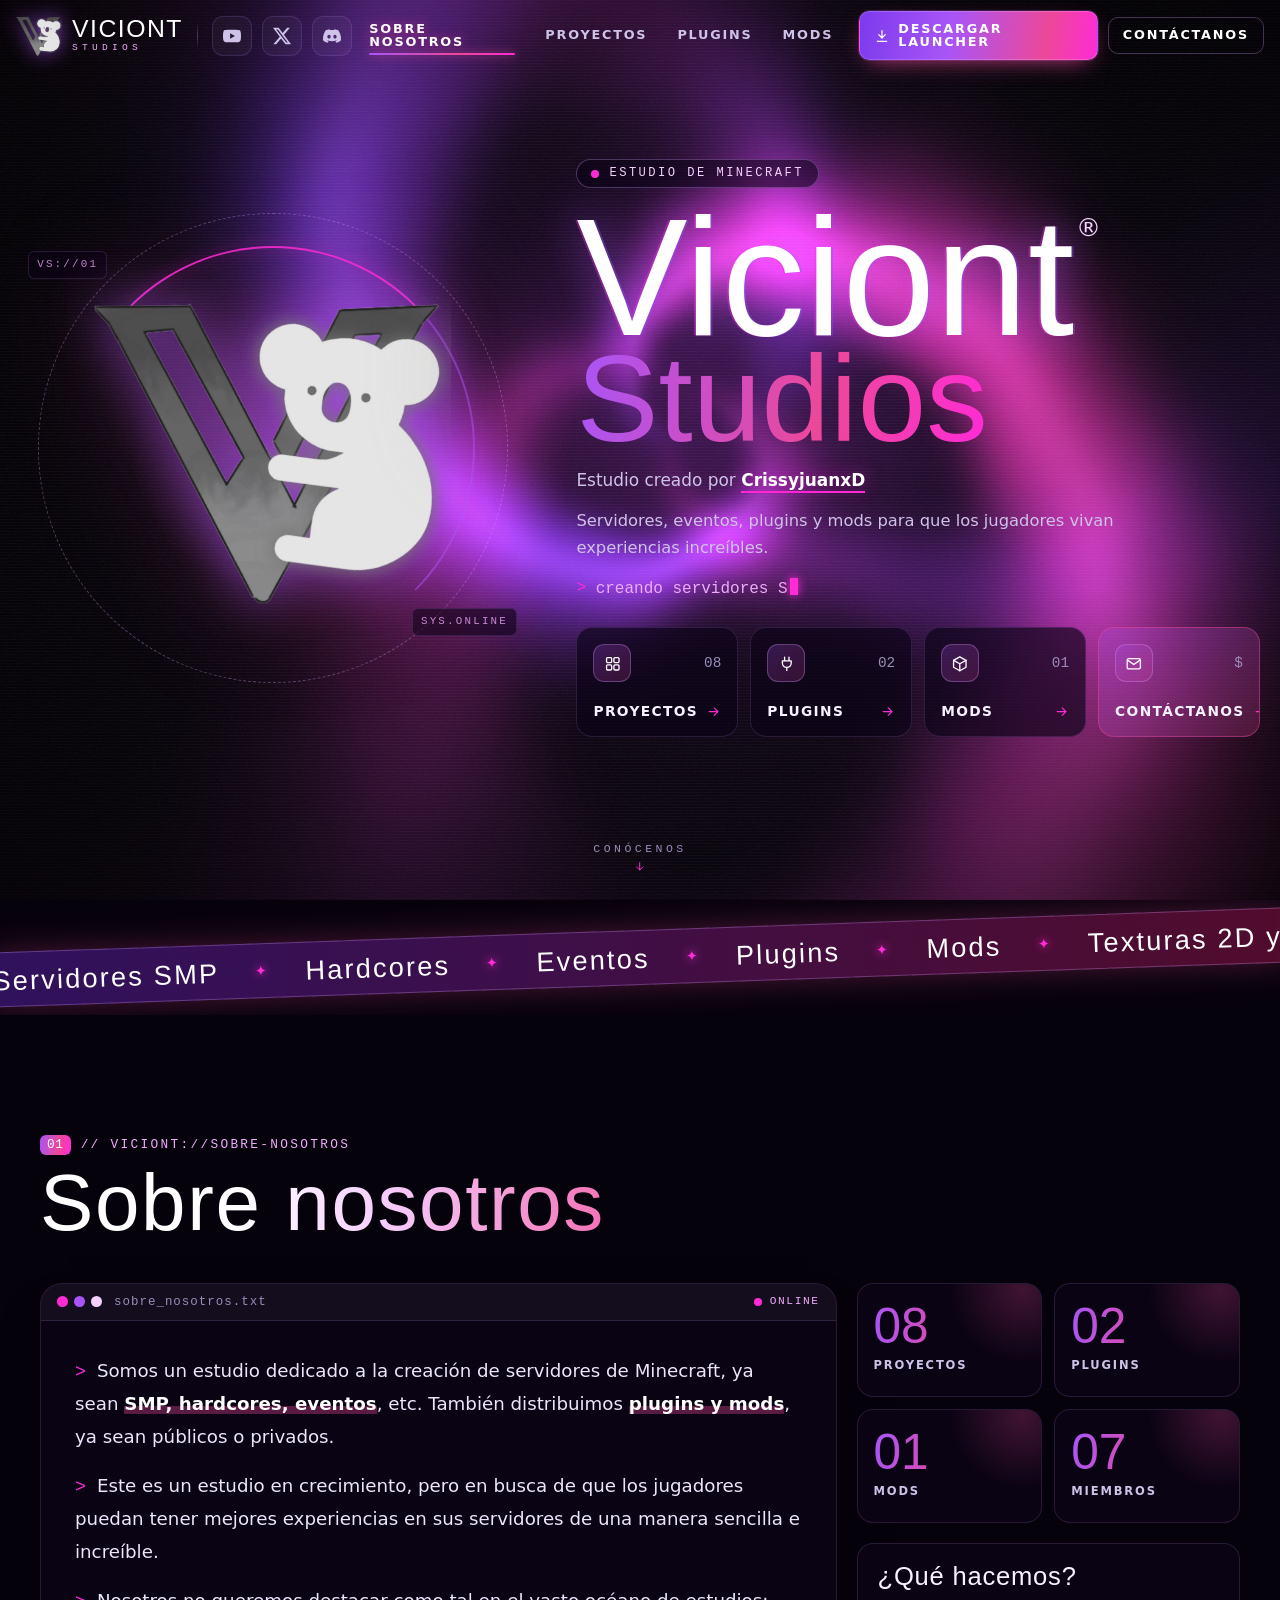
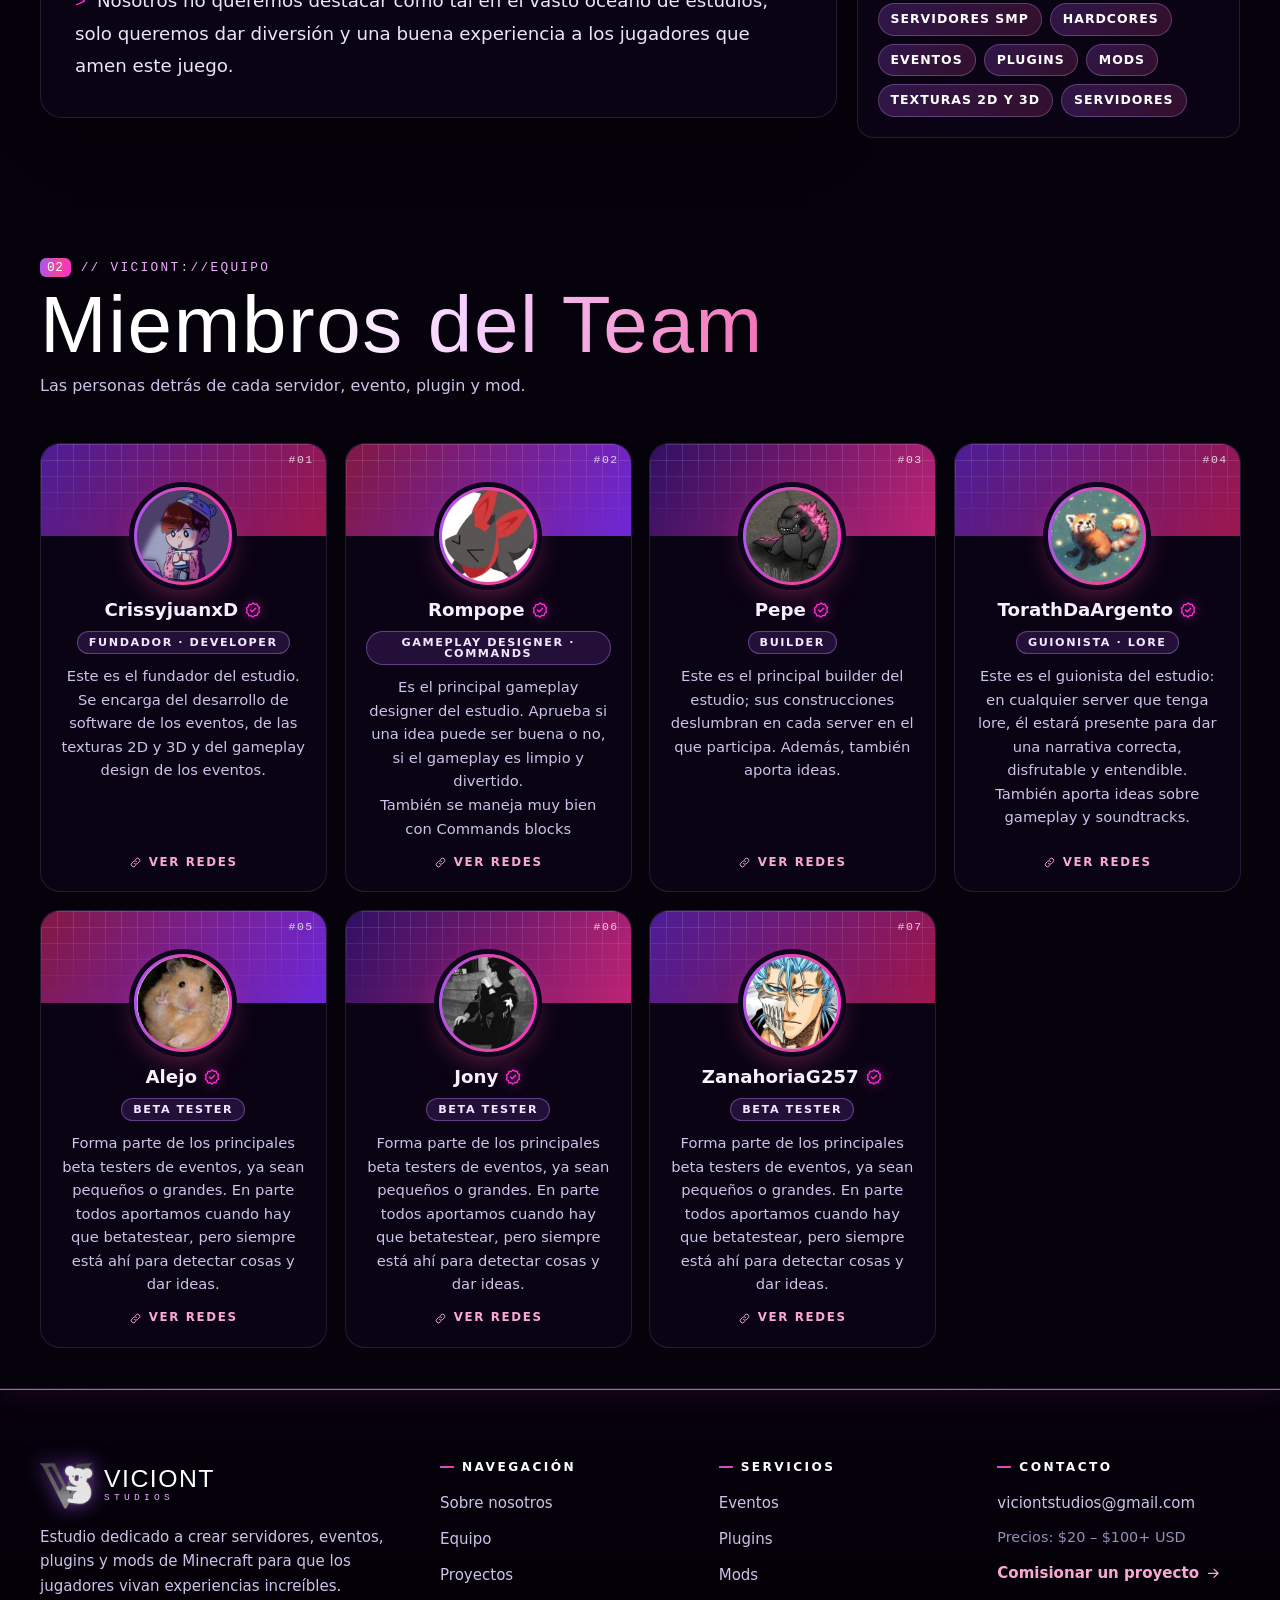
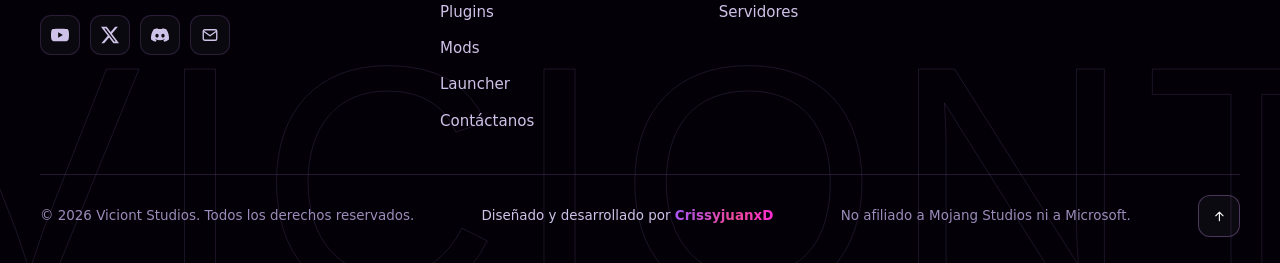
==== commit 7e04fe39: "Código sin comentarios y capturas del launcher 1.1.4 Se quitan los comentarios del código de la web " ====
--- a/index.html
+++ b/index.html
@@ -44,7 +44,6 @@
 <body>
   <a class="skip-link" href="#main">Saltar al contenido</a>
 
-  <!-- Fondo -->
   <canvas id="bg" class="bg" aria-hidden="true"></canvas>
   <div class="bg-fallback" aria-hidden="true"></div>
   <div class="fx-layer" aria-hidden="true">
@@ -54,7 +53,6 @@
     <div class="fx-vignette"></div>
   </div>
 
-  <!-- Pantalla de arranque -->
   <div class="boot" id="boot" aria-hidden="true">
     <div class="boot__inner">
       <img class="boot__logo" src="assets/img/emblem-160.webp" alt="" width="160" height="140">
@@ -68,13 +66,11 @@
     </div>
   </div>
 
-  <!-- Aviso de vista previa (solo desde el panel) -->
   <div class="preview-bar" id="preview-bar" hidden>
     <i data-icon="eye"></i>
     <span id="preview-text">Vista previa en vivo · estos cambios aún no están publicados</span>
   </div>
 
-  <!-- Barra de navegación -->
   <header class="header" id="header">
     <div class="header__inner">
       <div class="header__left">
@@ -105,7 +101,6 @@
     </div>
   </header>
 
-  <!-- Menú móvil -->
   <div class="mobile-menu" id="mobile-menu" hidden>
     <nav class="mobile-menu__nav" aria-label="Menú móvil">
       <a class="mobile-menu__link" href="#sobre-nosotros" data-route="sobre-nosotros"><small>01</small><span data-label="about">Sobre nosotros</span></a>
@@ -127,7 +122,6 @@
 
   <main id="main" class="main" tabindex="-1">
 
-    <!-- ============ SOBRE NOSOTROS (página principal) ============ -->
     <section class="view" data-view="about" aria-labelledby="hero-title">
       <div class="hero">
         <div class="hero__inner">
@@ -223,7 +217,6 @@
       </div>
     </section>
 
-    <!-- ============ PROYECTOS / PLUGINS / MODS ============ -->
     <section class="view page" data-view="projects" aria-labelledby="title-projects">
       <div class="container">
         <header class="page-head">
@@ -263,7 +256,6 @@
       </div>
     </section>
 
-    <!-- ============ LAUNCHER ============ -->
     <section class="view page" data-view="launcher" aria-labelledby="title-launcher">
       <div class="container">
         <header class="page-head">
@@ -348,7 +340,6 @@
       </div>
     </section>
 
-    <!-- ============ CONTACTO ============ -->
     <section class="view page" data-view="contact" aria-labelledby="title-contact">
       <div class="container">
         <header class="page-head">
@@ -406,7 +397,6 @@
     </section>
   </main>
 
-  <!-- ============ FOOTER ============ -->
   <footer class="footer">
     <div class="footer__wordmark" aria-hidden="true">VICIONT</div>
     <div class="container footer__grid">
@@ -460,7 +450,6 @@
     </div>
   </footer>
 
-  <!-- Ventana modal reutilizable -->
   <div class="modal" id="modal" hidden>
     <div class="modal__backdrop" data-close></div>
     <div class="modal__dialog" role="dialog" aria-modal="true" tabindex="-1">
--- a/assets/css/base.css
+++ b/assets/css/base.css
@@ -1,8 +1,3 @@
-/* ==========================================================================
-   Viciont Studios — estilos base compartidos (web + panel)
-   Paleta: morado, rosa, negro y blanco
-   ========================================================================== */
-
 :root {
   --bg: #06020c;
   --bg-2: #0d0418;
@@ -88,11 +83,9 @@
 }
 .skip-link:focus { top: 12px; }
 
-/* ---------- Texto enriquecido ---------- */
 .rich p + p { margin-top: 0.9em; }
 .rich strong { color: #fff; font-weight: 700; background: linear-gradient(transparent 62%, rgba(236, 72, 153, 0.35) 62%); }
 
-/* ---------- Botones ---------- */
 .btn {
   position: relative;
   display: inline-flex; align-items: center; justify-content: center; gap: 0.55em;
@@ -125,7 +118,6 @@
 .btn--block { width: 100%; }
 .btn[disabled], .btn.is-disabled { opacity: 0.45; pointer-events: none; }
 
-/* ---------- Formularios ---------- */
 .field { display: grid; gap: 7px; min-width: 0; }
 .field__label { font: 600 0.74rem/1.2 var(--font-ui); letter-spacing: 0.12em; text-transform: uppercase; color: var(--text-2); }
 .field__label em { font-style: normal; color: var(--pink-hot); }
@@ -162,7 +154,6 @@
 .check input:checked { background: var(--grad); border-color: transparent; }
 .check input:checked::after { transform: rotate(-45deg) scale(1); }
 
-/* ---------- Etiquetas ---------- */
 .kicker { display: inline-flex; align-items: center; gap: 10px; font: 400 0.8rem/1.2 var(--font-mono); letter-spacing: 0.18em; text-transform: uppercase; color: #f0abfc; }
 .kicker__num { color: #fff; padding: 2px 7px; border-radius: 6px; background: var(--grad); letter-spacing: 0.05em; }
 
@@ -182,7 +173,6 @@
 .caret { display: inline-block; width: 0.55em; height: 1.05em; margin-left: 2px; vertical-align: -0.15em; background: var(--pink-hot); box-shadow: 0 0 10px var(--pink-hot); animation: blink 1s steps(1) infinite; }
 @keyframes blink { 50% { opacity: 0; } }
 
-/* ---------- Avatar ---------- */
 .avatar { position: relative; display: block; border-radius: 50%; padding: 3px; background: var(--grad); flex: none; }
 .avatar > img, .avatar__initials { display: block; width: 100%; height: 100%; border-radius: 50%; object-fit: cover; background: #14072a; }
 .avatar__initials {
@@ -192,7 +182,6 @@
   text-shadow: -1px 0 rgba(255, 43, 214, 0.8), 1px 0 rgba(122, 92, 255, 0.8);
 }
 
-/* ---------- Portada por defecto de las tarjetas ---------- */
 .cover {
   position: absolute; inset: 0; overflow: hidden;
   display: grid; place-items: center;
@@ -239,7 +228,6 @@
 .cover__corner--tl { top: 6%; left: 4%; border-right: 0; border-bottom: 0; }
 .cover__corner--tr { right: 4%; top: 6%; border-left: 0; border-bottom: 0; }
 
-/* ---------- Glitch ---------- */
 .glitch { position: relative; display: inline-block; }
 .glitch::before, .glitch::after {
   content: attr(data-text);
@@ -281,7 +269,6 @@
   100% { transform: none; }
 }
 
-/* Imagen con glitch (emblema) */
 .glitch-img { position: relative; }
 .glitch-img__main { position: relative; z-index: 1; width: 100%; }
 .glitch-img__ghost { position: absolute; inset: 0; width: 100%; opacity: 0; pointer-events: none; mix-blend-mode: screen; }
@@ -292,7 +279,6 @@
 .glitch-img.is-bursting .glitch-img__ghost--a { animation: glitch-a 0.48s steps(2, end) both; }
 .glitch-img.is-bursting .glitch-img__ghost--b { animation: glitch-b 0.48s steps(2, end) both; }
 
-/* ---------- Ventana modal ---------- */
 .modal { position: fixed; inset: 0; z-index: 100; display: grid; place-items: center; padding: 20px; }
 .modal__backdrop { position: absolute; inset: 0; background: rgba(4, 0, 10, 0.74); -webkit-backdrop-filter: blur(6px); backdrop-filter: blur(6px); animation: fade-in 0.25s ease both; }
 .modal__dialog {
@@ -336,7 +322,6 @@
   @keyframes sheet-in { from { transform: translateY(40px); opacity: 0; } to { transform: none; opacity: 1; } }
 }
 
-/* Confirmación */
 .confirm { padding: 30px 26px 24px; text-align: center; }
 .confirm__icon { width: 56px; height: 56px; margin: 0 auto 14px; display: grid; place-items: center; border-radius: 16px; background: var(--grad-soft); border: 1px solid var(--line-strong); font-size: 1.5rem; color: #f5d0fe; }
 .confirm__icon.is-danger { background: rgba(255, 92, 138, 0.12); border-color: rgba(255, 92, 138, 0.45); color: #ffb3c8; }
@@ -344,7 +329,6 @@
 .confirm__text { margin-top: 10px; color: var(--text-2); font-size: 0.95rem; }
 .confirm .modal__actions { justify-content: center; }
 
-/* ---------- Avisos ---------- */
 .toasts { position: fixed; left: 50%; bottom: 22px; z-index: 150; display: grid; gap: 10px; transform: translateX(-50%); width: min(420px, calc(100% - 32px)); pointer-events: none; }
 .toast {
   display: flex; align-items: center; gap: 10px;
@@ -361,7 +345,6 @@
 .toast--error { border-color: rgba(255, 92, 138, 0.6); }
 .toast--error .i { color: var(--danger); }
 
-/* ---------- Estado vacío ---------- */
 .empty { grid-column: 1 / -1; display: grid; justify-items: center; gap: 12px; padding: 48px 20px; text-align: center; color: var(--text-2); border: 1px dashed var(--line-strong); border-radius: var(--radius); background: rgba(10, 3, 20, 0.5); }
 .empty .i { font-size: 1.8rem; color: var(--pink-hot); }
 
--- a/assets/css/site.css
+++ b/assets/css/site.css
@@ -1,8 +1,3 @@
-/* ==========================================================================
-   Viciont Studios — web pública
-   ========================================================================== */
-
-/* ---------- Fondo y capas de efectos ---------- */
 .bg { position: fixed; inset: 0; width: 100%; height: 100vh; height: 100lvh; z-index: 0; opacity: 0; transition: opacity 1.4s ease; }
 .bg.is-ready { opacity: 1; }
 .bg-fallback {
@@ -47,7 +42,6 @@
 }
 .cursor-glow.on { opacity: 1; }
 
-/* ---------- Pantalla de arranque ---------- */
 .boot {
   position: fixed; inset: 0; z-index: 200;
   display: grid; place-items: center;
@@ -77,7 +71,6 @@
   100% { transform: scaleY(0.02); opacity: 0; }
 }
 
-/* ---------- Aviso de vista previa ---------- */
 .preview-bar {
   position: fixed; left: 50%; bottom: 16px; z-index: 90; transform: translateX(-50%);
   display: flex; align-items: center; gap: 10px;
@@ -89,7 +82,6 @@
 }
 .preview-bar .i { color: var(--pink-hot); }
 
-/* ---------- Cabecera ---------- */
 .header {
   position: fixed; inset: 0 0 auto 0; z-index: 50;
   height: var(--header-h);
@@ -150,7 +142,6 @@
 .nav__link--cta { margin-left: 8px; border: 1px solid var(--line-strong); color: #fff; }
 .nav__link--cta::after { display: none; }
 .nav__link--cta:hover, .nav__link--cta.is-active { background: var(--grad); border-color: transparent; box-shadow: 0 8px 26px -8px rgba(236, 72, 153, 0.85); }
-/* Descargar Launcher: siempre relleno (el de contacto solo se rellena al pasar el ratón) y con un brillo que pasa */
 .nav__link--dl {
   display: inline-flex; align-items: center; gap: 8px; margin-left: 10px; overflow: hidden; isolation: isolate;
   border: 1px solid rgba(255, 255, 255, 0.18); color: #fff;
@@ -165,7 +156,7 @@
 }
 @keyframes dl-shine { 0%, 60% { transform: translateX(-130%); } 90%, 100% { transform: translateX(130%); } }
 .nav__link--dl .i { width: 16px; height: 16px; flex: none; }
-.nav__link span.nav__dl-word { display: inline; } /* (en bloque perdería el espacio de «Descargar Launcher») */
+.nav__link span.nav__dl-word { display: inline; }
 .nav__link--dl:hover, .nav__link--dl.is-active { color: #fff; transform: translateY(-1px); box-shadow: 0 12px 30px -8px rgba(255, 43, 214, 0.95), 0 0 0 1px rgba(255, 255, 255, 0.3) inset; }
 .nav__link--dl:hover .i { animation: bob 0.9s ease-in-out infinite; }
 .nav__link--dl.is-active { text-shadow: none; }
@@ -188,7 +179,6 @@
 .menu-toggle[aria-expanded='true'] .menu-toggle__bars span:nth-child(2) { opacity: 0; }
 .menu-toggle[aria-expanded='true'] .menu-toggle__bars span:nth-child(3) { width: 100%; transform: translateY(-7px) rotate(-45deg); }
 
-/* ---------- Menú móvil ---------- */
 .mobile-menu {
   position: fixed; inset: 0; z-index: 45;
   display: flex; flex-direction: column; justify-content: space-between;
@@ -223,7 +213,6 @@
 .mobile-menu__foot { display: flex; align-items: center; justify-content: space-between; gap: 12px; margin-top: 28px; color: var(--muted); font-size: 0.8rem; letter-spacing: 0.12em; }
 .mobile-menu__socials { display: flex; gap: 10px; }
 
-/* ---------- Vistas y transición glitch ---------- */
 .main { position: relative; z-index: 2; outline: none; }
 .view { display: none; }
 .view.is-active { display: block; animation: view-in 0.5s var(--ease) both; }
@@ -247,7 +236,6 @@
   100% { opacity: 0; transform: none; }
 }
 
-/* ---------- Hero ---------- */
 .hero { position: relative; min-height: 100vh; min-height: 100svh; display: grid; align-content: center; padding: calc(var(--header-h) + 28px) 0 104px; }
 .hero__inner { width: min(1240px, 100% - 32px); margin-inline: auto; display: grid; grid-template-columns: minmax(0, 0.85fr) minmax(0, 1.15fr); align-items: center; gap: clamp(20px, 4vw, 64px); }
 .hero__visual { position: relative; justify-self: center; width: min(470px, 100%); aspect-ratio: 1; display: grid; place-items: center; }
@@ -317,7 +305,6 @@
 .hero__scroll:hover { color: #fff; }
 @keyframes bob { 50% { transform: translateY(6px); } }
 
-/* ---------- Cinta de palabras ---------- */
 .ticker-wrap { position: relative; z-index: 2; overflow: hidden; padding: 30px 0; }
 .ticker {
   width: 104%; margin-left: -2%; transform: rotate(-2deg);
@@ -333,14 +320,12 @@
 .ticker-wrap:hover .ticker__track { animation-play-state: paused; }
 @keyframes ticker { to { transform: translateX(-50%); } }
 
-/* ---------- Secciones ---------- */
 .section { padding-top: clamp(64px, 10vw, 120px); scroll-margin-top: calc(var(--header-h) + 8px); }
 .section-head { display: grid; justify-items: start; gap: 12px; margin-bottom: clamp(28px, 5vw, 44px); }
 .section-title { font: 400 clamp(2.8rem, 7vw, 5rem)/0.9 var(--font-display); letter-spacing: 0.02em; }
 .section-title span { background: linear-gradient(95deg, #fff 35%, #f5d0fe 60%, #f472b6); -webkit-background-clip: text; background-clip: text; color: transparent; }
 .section-sub { max-width: 60ch; color: var(--text-2); }
 
-/* Sobre nosotros */
 .about { display: grid; grid-template-columns: minmax(0, 1.35fr) minmax(0, 0.65fr); gap: 20px; align-items: start; }
 .terminal { border-radius: var(--radius-lg); border: 1px solid var(--line); background: var(--panel); overflow: hidden; box-shadow: 0 30px 60px -30px rgba(0, 0, 0, 0.8); }
 .terminal__bar { display: flex; align-items: center; gap: 12px; padding: 12px 16px; border-bottom: 1px solid var(--line); background: rgba(255, 255, 255, 0.04); font: 400 0.78rem/1 var(--font-mono); color: var(--muted); }
@@ -361,7 +346,6 @@
 .services-card { padding: 20px; border-radius: var(--radius); border: 1px solid var(--line); background: var(--panel); }
 .services-card__title { margin-bottom: 14px; font: 400 1.6rem/1 var(--font-display); letter-spacing: 0.03em; }
 
-/* Equipo */
 .team-grid { display: grid; grid-template-columns: repeat(auto-fill, minmax(min(100%, 250px), 1fr)); gap: 18px; }
 .member {
   position: relative; overflow: hidden;
@@ -395,7 +379,6 @@
 .hit { position: absolute; inset: 0; z-index: 4; border: 0; border-radius: inherit; background: transparent; }
 .hit:focus-visible { outline: 2px solid var(--pink-hot); outline-offset: -3px; }
 
-/* ---------- Páginas de tarjetas ---------- */
 .page { min-height: 100vh; padding: calc(var(--header-h) + clamp(40px, 7vw, 72px)) 0 clamp(64px, 9vw, 110px); }
 .page-head { display: grid; justify-items: start; gap: 14px; max-width: 820px; margin-bottom: clamp(30px, 5vw, 48px); }
 .crumbs { display: inline-flex; align-items: center; gap: 2px; font: 400 0.82rem/1 var(--font-mono); letter-spacing: 0.14em; color: var(--muted); }
@@ -469,7 +452,6 @@
 .pager__link--next { justify-items: end; text-align: right; }
 .pager__link:hover { transform: translateY(-3px); border-color: rgba(236, 72, 153, 0.55); box-shadow: 0 16px 40px -20px rgba(236, 72, 153, 0.6); }
 
-/* ---------- Ventana de proyecto / confirmación de enlace ---------- */
 .item-modal__media { position: relative; aspect-ratio: 16 / 8; max-height: 40vh; max-height: 40dvh; width: 100%; overflow: hidden; background: #0b0316; }
 .item-modal__media > img { width: 100%; height: 100%; object-fit: cover; }
 .item-modal__media .cover__title { font-size: min(8cqi, 18cqh); }
@@ -489,7 +471,6 @@
 .private-note { display: flex; align-items: center; gap: 10px; padding: 14px; border-radius: 14px; border: 1px dashed var(--line-strong); font-size: 0.92rem; color: var(--text-2); }
 .private-note .i { color: var(--pink-hot); }
 
-/* ---------- Ventana de redes de un miembro ---------- */
 .profile { display: grid; justify-items: center; gap: 10px; padding: 0 22px 24px; text-align: center; }
 .profile__banner { position: relative; width: calc(100% + 44px); height: 96px; margin: 0 -22px; overflow: hidden; background: linear-gradient(120deg, #4c1d95, #be185d); }
 .profile__avatar { width: 104px; height: 104px; margin-top: -52px; box-shadow: 0 0 0 5px #150828, 0 10px 30px -6px rgba(236, 72, 153, 0.6); }
@@ -505,7 +486,6 @@
 .social-item__go { color: var(--muted); }
 .profile__empty { width: 100%; display: flex; align-items: center; justify-content: center; gap: 8px; padding: 16px; border-radius: 14px; border: 1px dashed var(--line-strong); font-size: 0.9rem; color: var(--text-2); }
 
-/* ---------- Contacto ---------- */
 .contact { display: grid; grid-template-columns: minmax(0, 1.25fr) minmax(0, 0.75fr); gap: 20px; }
 .panel { display: grid; align-content: start; gap: 16px; padding: clamp(20px, 3.5vw, 30px); border-radius: var(--radius-lg); border: 1px solid var(--line); background: var(--panel); }
 .panel__label { display: inline-flex; align-items: center; gap: 8px; font: 600 0.74rem/1.2 var(--font-ui); letter-spacing: 0.16em; text-transform: uppercase; color: var(--muted); }
@@ -528,7 +508,6 @@
 .field--full { grid-column: 1 / -1; }
 .contact-form > .btn { justify-self: start; }
 
-/* ---------- Footer ---------- */
 .footer { position: relative; z-index: 2; overflow: hidden; margin-top: 40px; border-top: 1px solid var(--line); background: linear-gradient(180deg, rgba(7, 2, 14, 0.55), rgba(3, 0, 8, 0.96) 40%); }
 .footer::before { content: ''; position: absolute; top: -1px; left: 0; right: 0; height: 2px; background: var(--grad); box-shadow: 0 0 24px rgba(236, 72, 153, 0.8); }
 .footer__wordmark {
@@ -558,7 +537,6 @@
 
 .noscript { position: relative; z-index: 5; display: grid; gap: 8px; padding: 120px 24px; text-align: center; }
 
-/* ---------- Launcher (descarga) ---------- */
 .launcher { display: grid; gap: clamp(48px, 7vw, 76px); }
 .launcher__main { display: grid; grid-template-columns: minmax(0, 0.82fr) minmax(0, 1.18fr); gap: 22px; align-items: start; }
 .launcher__card { position: relative; overflow: hidden; gap: 18px; }
@@ -646,19 +624,16 @@
 .feat p { font-size: 0.9rem; line-height: 1.6; color: var(--text-2); }
 .feat b { color: #fff; }
 
-/* visor de capturas */
 .modal__dialog--shot { width: min(1320px, 100%); }
 .shot-view img { display: block; width: 100%; height: auto; border-radius: var(--radius-lg) var(--radius-lg) 0 0; }
 .shot-view figcaption { display: flex; align-items: center; justify-content: space-between; gap: 12px; padding: 12px 16px; font-size: 0.9rem; color: var(--text-2); }
 .shot-view figcaption .mono { margin-left: 8px; color: var(--muted); }
 
-/* ---------- Aparición al hacer scroll ---------- */
 .reveal { --rd: calc(var(--i, 0) * 70ms); }
 .js .reveal { opacity: 0; translate: 0 26px; transition: opacity 0.75s var(--ease) var(--rd), translate 0.75s var(--ease) var(--rd); }
 .js .card.reveal, .js .member.reveal { transition: opacity 0.75s var(--ease) var(--rd), translate 0.75s var(--ease) var(--rd), transform 0.5s var(--ease), border-color 0.3s, box-shadow 0.4s; }
 .js .reveal.in { opacity: 1; translate: none; }
 
-/* ---------- Adaptación a tablets y móviles ---------- */
 @media (max-width: 1240px) {
   .nav__link { padding-inline: 11px; letter-spacing: 0.1em; }
   .nav__dl-word { display: none; }
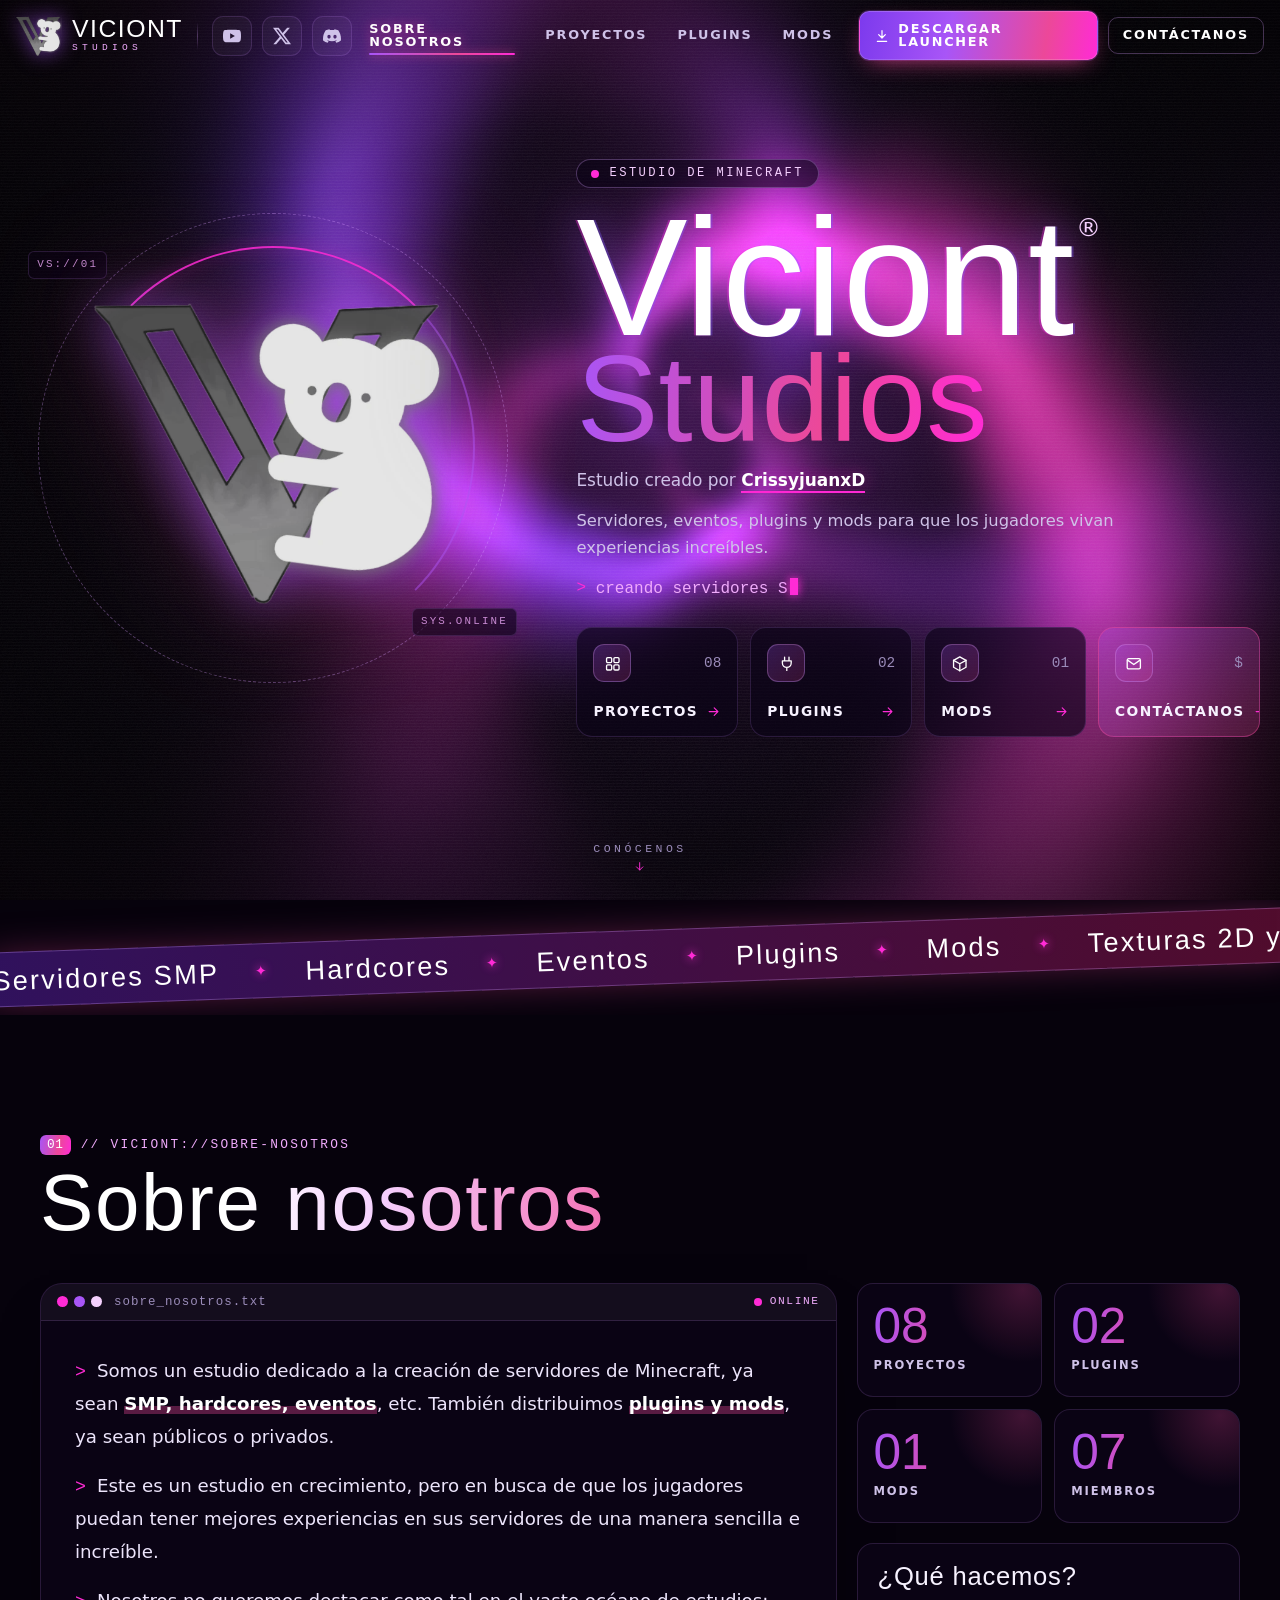
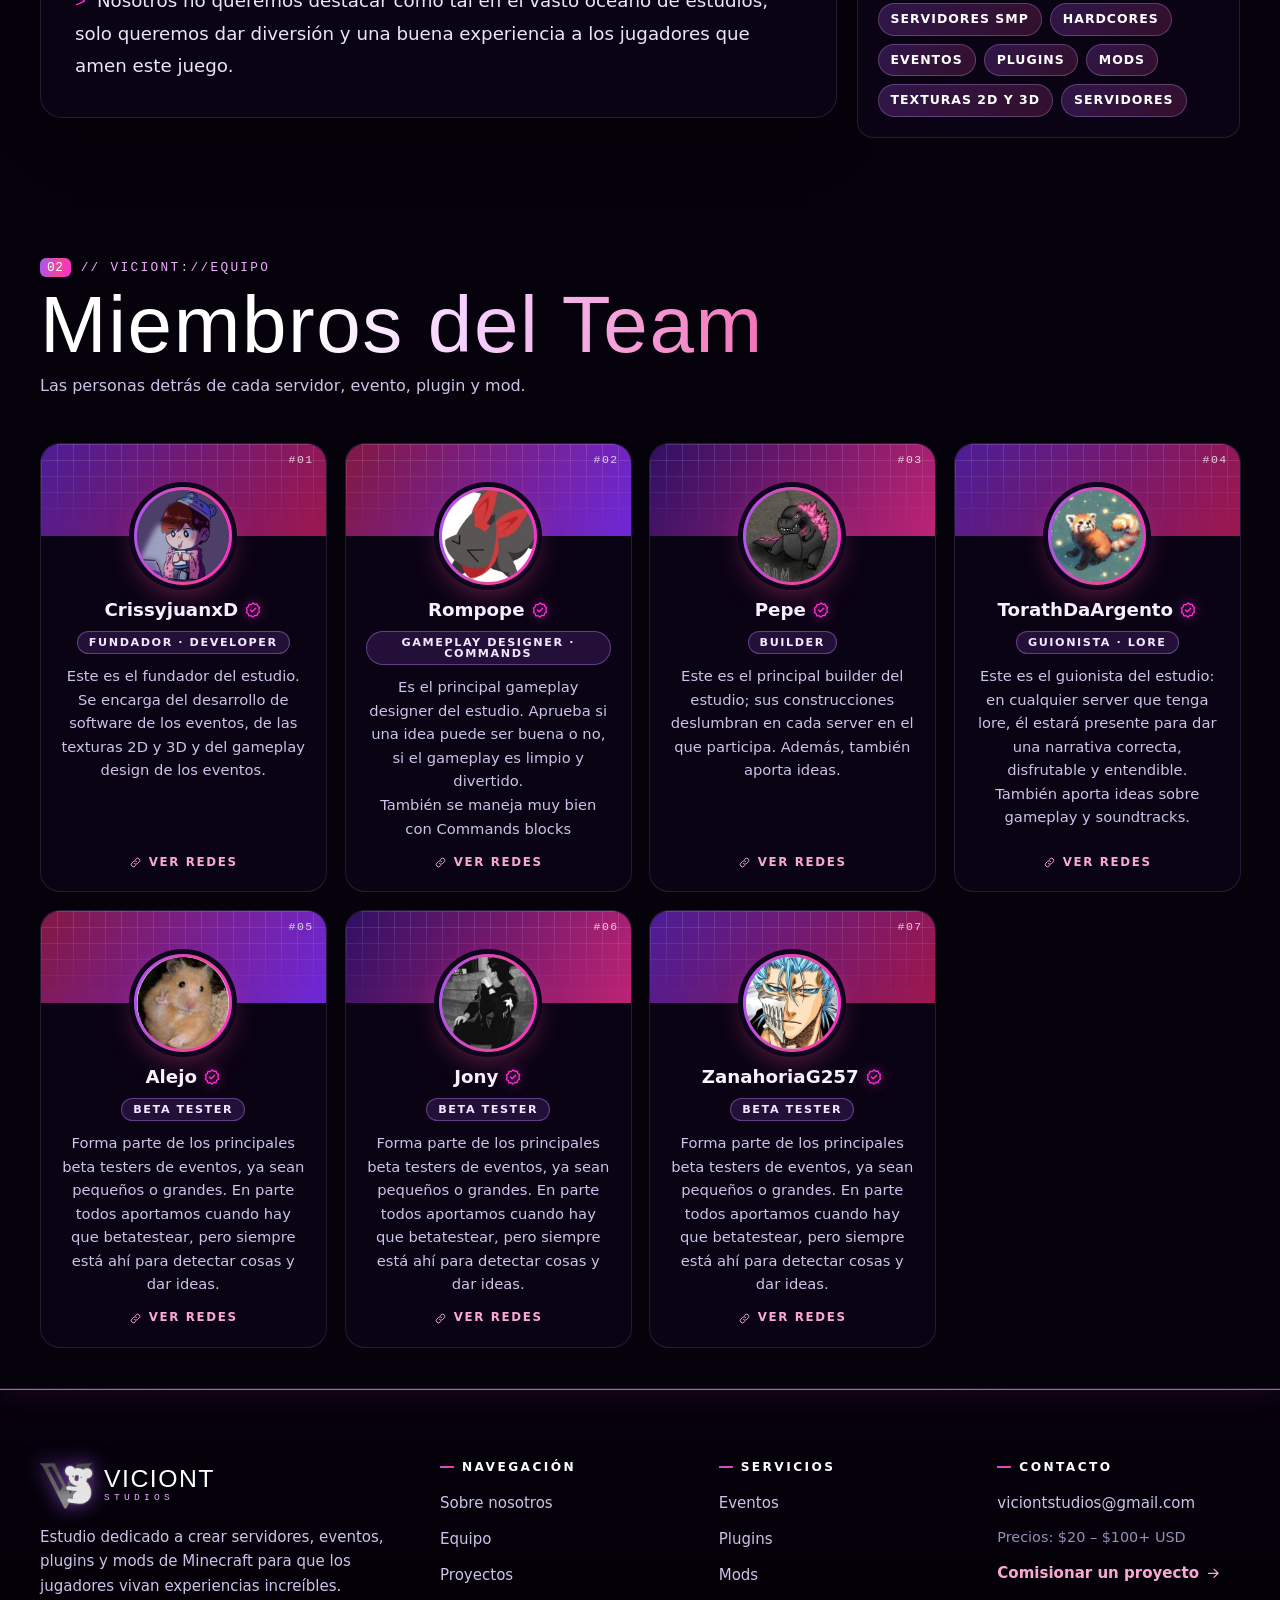
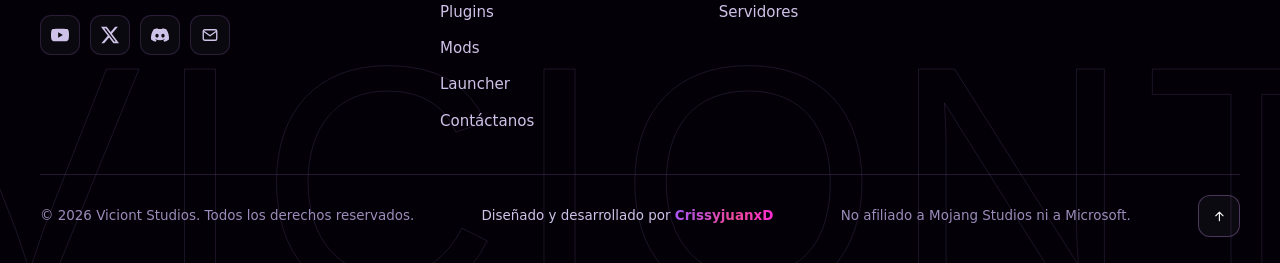
==== commit 3a136778: "Descarga del launcher para Windows, macOS y Linux" ====
--- a/index.html
+++ b/index.html
@@ -27,7 +27,7 @@
   <meta name="twitter:title" content="Viciont Studios">
   <meta name="twitter:description" content="Servidores SMP, hardcores, eventos, plugins y mods de Minecraft.">
   <meta name="twitter:image" content="https://viciontstudios.pages.dev/assets/img/og-image.png">
-  <script type="application/ld+json">{"@context":"https://schema.org","@graph":[{"@type":"Organization","@id":"https://viciontstudios.pages.dev/#viciont-studios","name":"Viciont Studios","alternateName":"Viciont","url":"https://viciontstudios.pages.dev/","logo":"https://viciontstudios.pages.dev/assets/img/icon-512.png","description":"Estudio creado por CrissyjuanxD: servidores de Minecraft (SMP, hardcores y eventos), plugins y mods.","founder":{"@id":"https://viciontstudios.pages.dev/#crissyjuanxd"},"sameAs":["https://www.youtube.com/@ViciontStudios","https://x.com/pepoavilesg26","https://discord.gg/qZPUhPRtX"]},{"@type":"Person","@id":"https://viciontstudios.pages.dev/#crissyjuanxd","name":"CrissyjuanxD","url":"https://viciontstudios.pages.dev/","sameAs":["https://github.com/CrissyjuanxD"]},{"@type":"WebSite","@id":"https://viciontstudios.pages.dev/#web","name":"Viciont Studios","url":"https://viciontstudios.pages.dev/","inLanguage":"es","publisher":{"@id":"https://viciontstudios.pages.dev/#viciont-studios"}},{"@type":"SoftwareApplication","@id":"https://viciontstudios.pages.dev/#launcher","name":"Viciont Studios Launcher","description":"Launcher de Minecraft de Viciont Studios para jugar sus eventos públicos y privados: instancias listas para jugar, cuentas premium y no premium, skins y actualizaciones automáticas.","applicationCategory":"GameApplication","operatingSystem":"Windows 10, Windows 11","url":"https://viciontstudios.pages.dev/#launcher","downloadUrl":"https://github.com/CrissyjuanxD/Viciont-Studio-Launcher/releases/latest","screenshot":"https://viciontstudios.pages.dev/assets/img/launcher/inicio.webp","inLanguage":"es","offers":{"@type":"Offer","price":"0","priceCurrency":"USD"},"author":{"@id":"https://viciontstudios.pages.dev/#crissyjuanxd"},"publisher":{"@id":"https://viciontstudios.pages.dev/#viciont-studios"}}]}</script>
+  <script type="application/ld+json">{"@context":"https://schema.org","@graph":[{"@type":"Organization","@id":"https://viciontstudios.pages.dev/#viciont-studios","name":"Viciont Studios","alternateName":"Viciont","url":"https://viciontstudios.pages.dev/","logo":"https://viciontstudios.pages.dev/assets/img/icon-512.png","description":"Estudio creado por CrissyjuanxD: servidores de Minecraft (SMP, hardcores y eventos), plugins y mods.","founder":{"@id":"https://viciontstudios.pages.dev/#crissyjuanxd"},"sameAs":["https://www.youtube.com/@ViciontStudios","https://x.com/pepoavilesg26","https://discord.gg/qZPUhPRtX"]},{"@type":"Person","@id":"https://viciontstudios.pages.dev/#crissyjuanxd","name":"CrissyjuanxD","url":"https://viciontstudios.pages.dev/","sameAs":["https://github.com/CrissyjuanxD"]},{"@type":"WebSite","@id":"https://viciontstudios.pages.dev/#web","name":"Viciont Studios","url":"https://viciontstudios.pages.dev/","inLanguage":"es","publisher":{"@id":"https://viciontstudios.pages.dev/#viciont-studios"}},{"@type":"SoftwareApplication","@id":"https://viciontstudios.pages.dev/#launcher","name":"Viciont Studios Launcher","description":"Launcher de Minecraft de Viciont Studios para jugar sus eventos públicos y privados: instancias listas para jugar, cuentas premium y no premium, skins y actualizaciones automáticas.","applicationCategory":"GameApplication","operatingSystem":"Windows 10, Windows 11, macOS 13+, Linux","url":"https://viciontstudios.pages.dev/#launcher","downloadUrl":"https://github.com/CrissyjuanxD/Viciont-Studio-Launcher/releases/latest","screenshot":"https://viciontstudios.pages.dev/assets/img/launcher/inicio.webp","inLanguage":"es","offers":{"@type":"Offer","price":"0","priceCurrency":"USD"},"author":{"@id":"https://viciontstudios.pages.dev/#crissyjuanxd"},"publisher":{"@id":"https://viciontstudios.pages.dev/#viciont-studios"}}]}</script>
 
   <link rel="icon" type="image/png" sizes="32x32" href="assets/img/favicon-32.png">
   <link rel="apple-touch-icon" href="assets/img/apple-touch-icon.png">
@@ -275,27 +275,56 @@
                 </div>
               </div>
               <a class="dl-btn" id="dl-btn" href="https://github.com/CrissyjuanxD/Viciont-Studio-Launcher/releases/latest/download/Viciont-Studios-Launcher-Setup.exe" rel="noopener">
-                <span class="dl-btn__icon"><i data-icon="windows"></i></span>
-                <span class="dl-btn__text"><strong>Descargar para Windows</strong><small id="dl-file">Instalador gratuito · siempre la última versión</small></span>
+                <span class="dl-btn__icon" id="dl-icon"><i data-icon="windows"></i></span>
+                <span class="dl-btn__text"><strong id="dl-title">Descargar para Windows</strong><small id="dl-file">Instalador gratuito · siempre la última versión</small></span>
                 <i data-icon="download"></i>
               </a>
               <ul class="launcher__facts">
-                <li><i data-icon="refresh"></i><span>Se actualiza solo: cuando sale una versión nueva, el launcher la instala sin que hagas nada.</span></li>
+                <li><i data-icon="refresh"></i><span id="dl-fact">Se actualiza solo: cuando sale una versión nueva, el launcher la instala sin que hagas nada.</span></li>
                 <li><i data-icon="shield"></i><span>Gratis, sin anuncios y sin tener que instalar Java.</span></li>
               </ul>
+              <div class="dl-alt">
+                <p class="dl-alt__title">Descargas para cada sistema</p>
+                <div class="dl-alt__grid">
+                  <a class="dl-alt__item" data-os="win" href="https://github.com/CrissyjuanxD/Viciont-Studio-Launcher/releases/latest/download/Viciont-Studios-Launcher-Setup.exe" rel="noopener"><i data-icon="windows"></i><span><strong>Windows</strong><small>Instalador .exe</small></span></a>
+                  <a class="dl-alt__item" data-os="mac" href="https://github.com/CrissyjuanxD/Viciont-Studio-Launcher/releases/latest/download/Viciont-Studios-Launcher-mac.dmg" rel="noopener"><i data-icon="apple"></i><span><strong>macOS</strong><small>Apple e Intel</small></span></a>
+                  <div class="dl-alt__item" data-os="linux"><i data-icon="linux"></i><span><strong>Linux</strong><small><a href="https://github.com/CrissyjuanxD/Viciont-Studio-Launcher/releases/latest/download/Viciont-Studios-Launcher-linux.AppImage" rel="noopener">AppImage</a> · <a href="https://github.com/CrissyjuanxD/Viciont-Studio-Launcher/releases/latest/download/Viciont-Studios-Launcher-linux.deb" rel="noopener">.deb</a> · <a href="https://github.com/CrissyjuanxD/Viciont-Studio-Launcher/releases/latest/download/Viciont-Studios-Launcher-linux.rpm" rel="noopener">.rpm</a></small></span></div>
+                </div>
+              </div>
               <div class="launcher__links">
                 <a class="btn btn--sm btn--ghost" href="https://github.com/CrissyjuanxD/Viciont-Studio-Launcher/releases" target="_blank" rel="noopener noreferrer"><i data-icon="history"></i> Todas las versiones</a>
                 <a class="btn btn--sm btn--ghost" href="https://github.com/CrissyjuanxD/Viciont-Studio-Launcher#readme" target="_blank" rel="noopener noreferrer"><i data-icon="github"></i> Guía y novedades</a>
               </div>
-              <details class="launcher__help">
-                <summary><i data-icon="info"></i> ¿Windows o el navegador te avisan al descargarlo?</summary>
-                <p>Es normal y no es un virus: el instalador es nuevo y no tiene un certificado de pago, así que Microsoft todavía no lo conoce.</p>
-                <ul>
-                  <li><b>Edge:</b> en Descargas, pulsa <b>⌄</b> junto a <i>Eliminar</i> → <b>Conservar</b> → <b>Mostrar más</b> → <b>Conservar de todas formas</b>.</li>
-                  <li><b>Chrome:</b> en Descargas, pulsa <b>Conservar</b>.</li>
-                  <li>Al abrirlo, si sale <i>«Windows protegió tu PC»</i>: <b>Más información → Ejecutar de todas formas</b>.</li>
-                </ul>
-              </details>
+              <div class="launcher__helps" id="dl-helps">
+                <details class="launcher__help" data-os="win">
+                  <summary><i data-icon="info"></i> ¿Windows o el navegador te avisan al descargarlo?</summary>
+                  <p>Es normal y no es un virus: el instalador es nuevo y no tiene un certificado de pago, así que Microsoft todavía no lo conoce.</p>
+                  <ul>
+                    <li><b>Edge:</b> en Descargas, pulsa <b>⌄</b> junto a <i>Eliminar</i> → <b>Conservar</b> → <b>Mostrar más</b> → <b>Conservar de todas formas</b>.</li>
+                    <li><b>Chrome:</b> en Descargas, pulsa <b>Conservar</b>.</li>
+                    <li>Al abrirlo, si sale <i>«Windows protegió tu PC»</i>: <b>Más información → Ejecutar de todas formas</b>.</li>
+                  </ul>
+                </details>
+                <details class="launcher__help" data-os="mac">
+                  <summary><i data-icon="info"></i> ¿Cómo lo instalo en Mac?</summary>
+                  <p>Abre el <b>.dmg</b> y arrastra <b>Viciont Studios Launcher</b> a la carpeta <b>Aplicaciones</b>. Funciona en Mac con chip Apple (M1 o posterior) y con Intel.</p>
+                  <ul>
+                    <li>La primera vez, macOS dirá que no puede comprobar la app: es normal, porque no tiene un certificado de pago de Apple. Cierra el aviso sin moverlo a la papelera.</li>
+                    <li>Ve a <b>Ajustes del Sistema → Privacidad y seguridad</b>, baja hasta el aviso del launcher y pulsa <b>Abrir igualmente</b>. Solo se hace una vez.</li>
+                    <li>Si dice que <i>«está dañado»</i>, abre <b>Terminal</b> y escribe <code>xattr -cr "/Applications/Viciont Studios Launcher.app"</code>.</li>
+                    <li>Si macOS te pide usar el llavero después de actualizar, pulsa <b>Permitir siempre</b>: ahí se guarda tu sesión cifrada.</li>
+                  </ul>
+                </details>
+                <details class="launcher__help" data-os="linux">
+                  <summary><i data-icon="info"></i> ¿Cómo lo instalo en Linux?</summary>
+                  <ul>
+                    <li><b>AppImage</b> (cualquier distribución): dale permiso para ejecutarse (<i>Propiedades → Permitir ejecutar como programa</i> o <code>chmod +x</code>) y ábrela. Se actualiza sola.</li>
+                    <li><b>.deb</b> (Ubuntu, Debian, Linux Mint, Pop!_OS): <code>sudo apt install ./Viciont-Studios-Launcher-linux.deb</code></li>
+                    <li><b>.rpm</b> (Fedora, openSUSE): <code>sudo dnf install ./Viciont-Studios-Launcher-linux.rpm</code></li>
+                    <li>Con .deb o .rpm, el launcher te avisa cuando sale una versión nueva y la descargas desde aquí.</li>
+                  </ul>
+                </details>
+              </div>
             </div>
 
             <div class="shots reveal" style="--i:1">
@@ -313,8 +342,8 @@
             <div class="os-grid">
               <div class="os reveal"><span class="os__icon"><i data-icon="windows"></i></span><div><strong>Windows 11</strong><small>64 bits</small><span class="os__state"><i data-icon="check"></i>Compatible</span></div></div>
               <div class="os reveal" style="--i:1"><span class="os__icon"><i data-icon="windows"></i></span><div><strong>Windows 10</strong><small>64 bits</small><span class="os__state"><i data-icon="check"></i>Compatible</span></div></div>
-              <div class="os os--no reveal" style="--i:2"><span class="os__icon"><i data-icon="apple"></i></span><div><strong>macOS</strong><small>Todavía no disponible</small></div></div>
-              <div class="os os--no reveal" style="--i:3"><span class="os__icon"><i data-icon="linux"></i></span><div><strong>Linux</strong><small>Todavía no disponible</small></div></div>
+              <div class="os reveal" style="--i:2"><span class="os__icon"><i data-icon="apple"></i></span><div><strong>macOS</strong><small>13 Ventura o superior · chip Apple e Intel</small><span class="os__state"><i data-icon="check"></i>Compatible</span></div></div>
+              <div class="os reveal" style="--i:3"><span class="os__icon"><i data-icon="linux"></i></span><div><strong>Linux</strong><small>64 bits · AppImage, .deb o .rpm</small><span class="os__state"><i data-icon="check"></i>Compatible</span></div></div>
             </div>
             <ul class="reqs reveal">
               <li><i data-icon="cube"></i><span><b>Minecraft: Java Edition</b> (cuenta de Microsoft) o un nick no premium registrado en el launcher.</span></li>
--- a/assets/css/site.css
+++ b/assets/css/site.css
@@ -584,6 +584,21 @@
 .launcher__help p { margin-top: 10px; }
 .launcher__help ul { display: grid; gap: 6px; margin-top: 8px; padding-left: 18px; }
 .launcher__help b { color: #fff; }
+.launcher__help code, .dl-alt code { font: 400 0.8rem/1.4 var(--font-mono); padding: 1px 6px; border-radius: 6px; background: rgba(255, 255, 255, 0.06); border: 1px solid var(--line); color: #f0abfc; word-break: break-word; }
+.launcher__helps { display: grid; }
+.launcher__helps .launcher__help + .launcher__help { padding-top: 12px; margin-top: 12px; }
+.dl-alt { position: relative; display: grid; gap: 10px; }
+.dl-alt__title { font: 400 0.76rem/1 var(--font-mono); letter-spacing: 0.14em; text-transform: uppercase; color: var(--muted); }
+.dl-alt__grid { display: grid; grid-template-columns: repeat(3, minmax(0, 1fr)); gap: 8px; }
+.dl-alt__item { display: flex; align-items: center; gap: 10px; min-width: 0; padding: 10px 12px; border-radius: 12px; border: 1px solid var(--line); background: rgba(255, 255, 255, 0.03); color: #fff; text-decoration: none; transition: border-color 0.2s, background 0.2s, transform 0.25s var(--ease); }
+a.dl-alt__item:hover, .dl-alt__item:has(a:hover) { border-color: var(--pink-hot); background: rgba(236, 72, 153, 0.08); transform: translateY(-2px); }
+.dl-alt__item > .i { width: 20px; height: 20px; flex: none; color: #f0abfc; }
+.dl-alt__item span { display: grid; gap: 2px; min-width: 0; }
+.dl-alt__item strong { font-size: 0.92rem; }
+.dl-alt__item small { font-size: 0.74rem; color: var(--muted); }
+.dl-alt__item small a { color: #f0abfc; font-weight: 600; text-decoration: none; }
+.dl-alt__item small a:hover { color: #fff; text-decoration: underline; }
+.dl-alt__item.is-current { border-color: rgba(236, 72, 153, 0.55); background: rgba(236, 72, 153, 0.07); }
 
 .shots { display: grid; gap: 10px; min-width: 0; }
 .shots__main { position: relative; display: block; padding: 0; overflow: hidden; aspect-ratio: 16 / 10; border-radius: var(--radius-lg); border: 1px solid var(--line-strong); background: #0b0316; cursor: zoom-in; box-shadow: 0 34px 80px -34px rgba(236, 72, 153, 0.6), 0 0 0 1px rgba(168, 85, 247, 0.12); }
@@ -680,7 +695,7 @@
   .footer__bottom { flex-direction: column; align-items: flex-start; padding-right: 56px; }
   .to-top { position: absolute; right: 0; top: 18px; }
   .shots__thumbs { grid-template-columns: repeat(4, minmax(0, 1fr)); }
-  .os-grid, .reqs, .feat-grid { grid-template-columns: 1fr; }
+  .os-grid, .reqs, .feat-grid, .dl-alt__grid { grid-template-columns: 1fr; }
   .dl-btn { padding: 14px; gap: 12px; }
   .dl-btn__text strong { font-size: 1.45rem; }
   .launcher__icon { width: 68px; height: 68px; border-radius: 18px; }
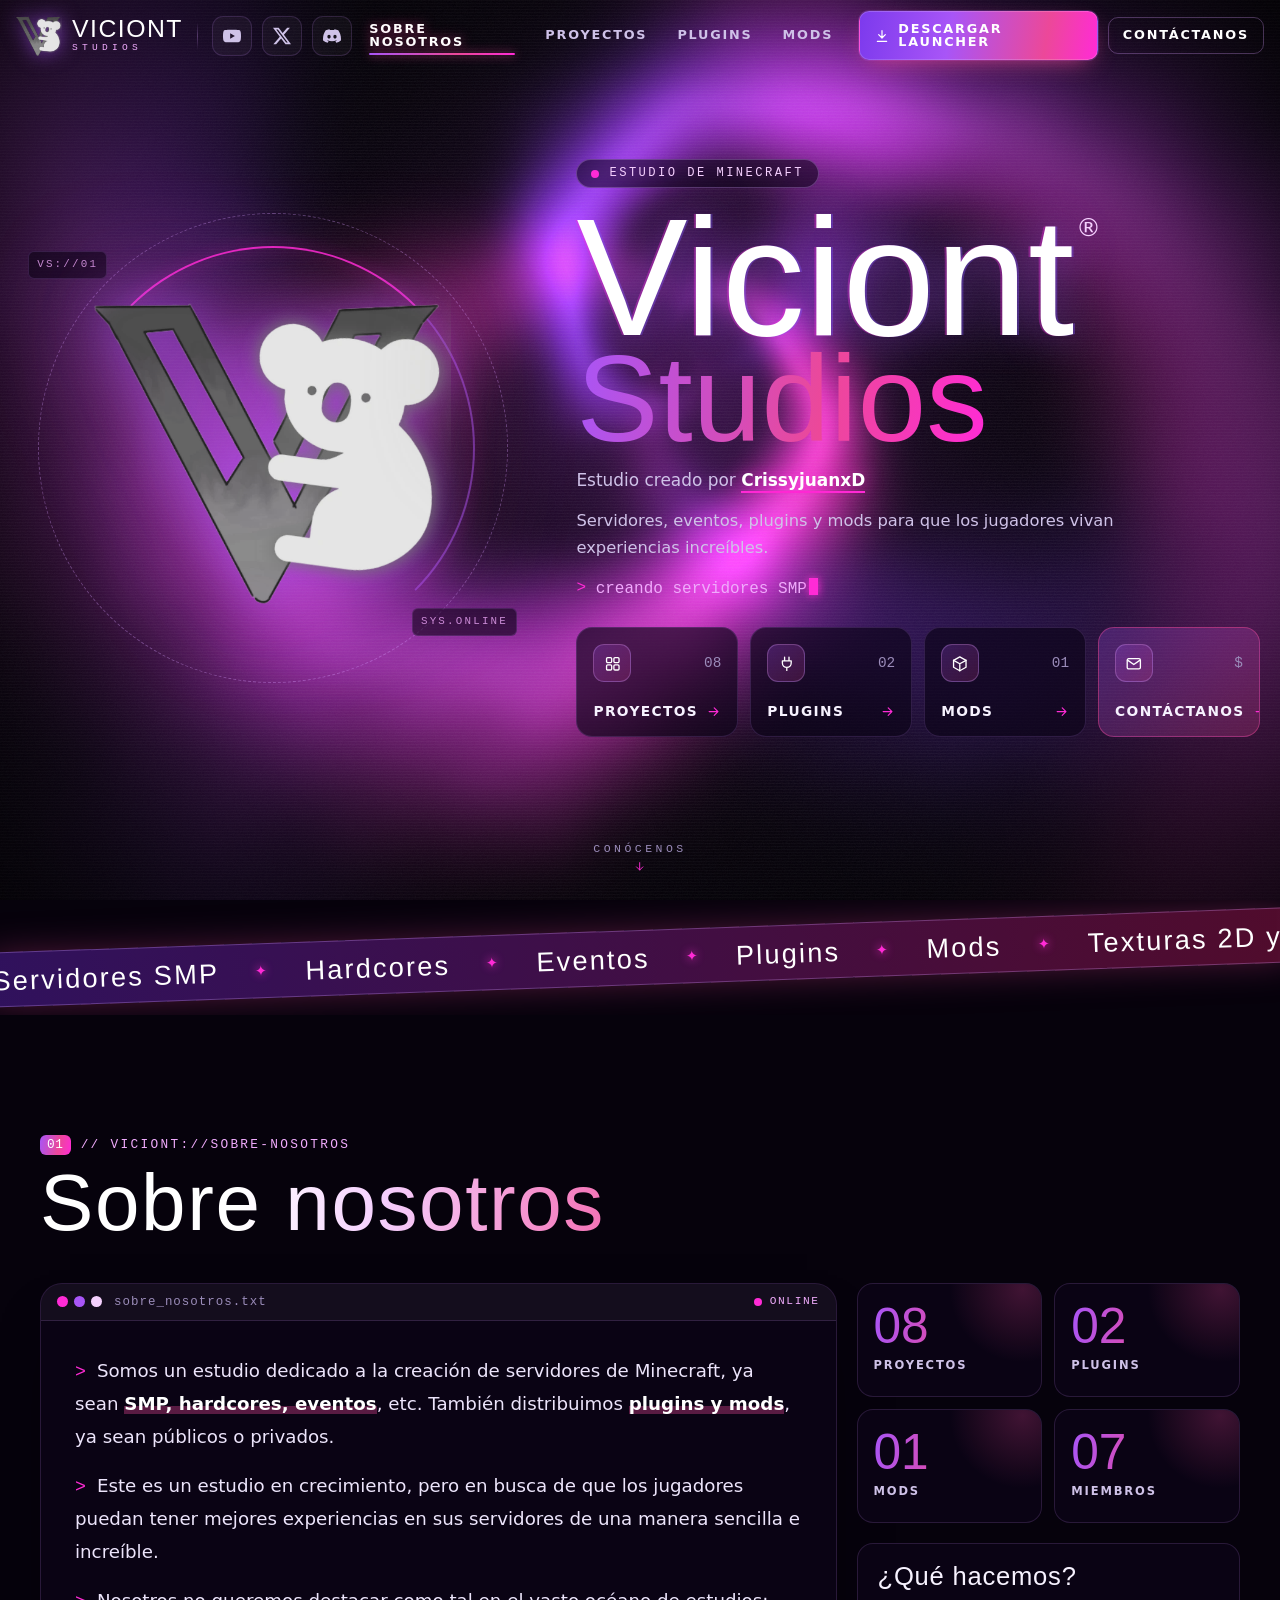
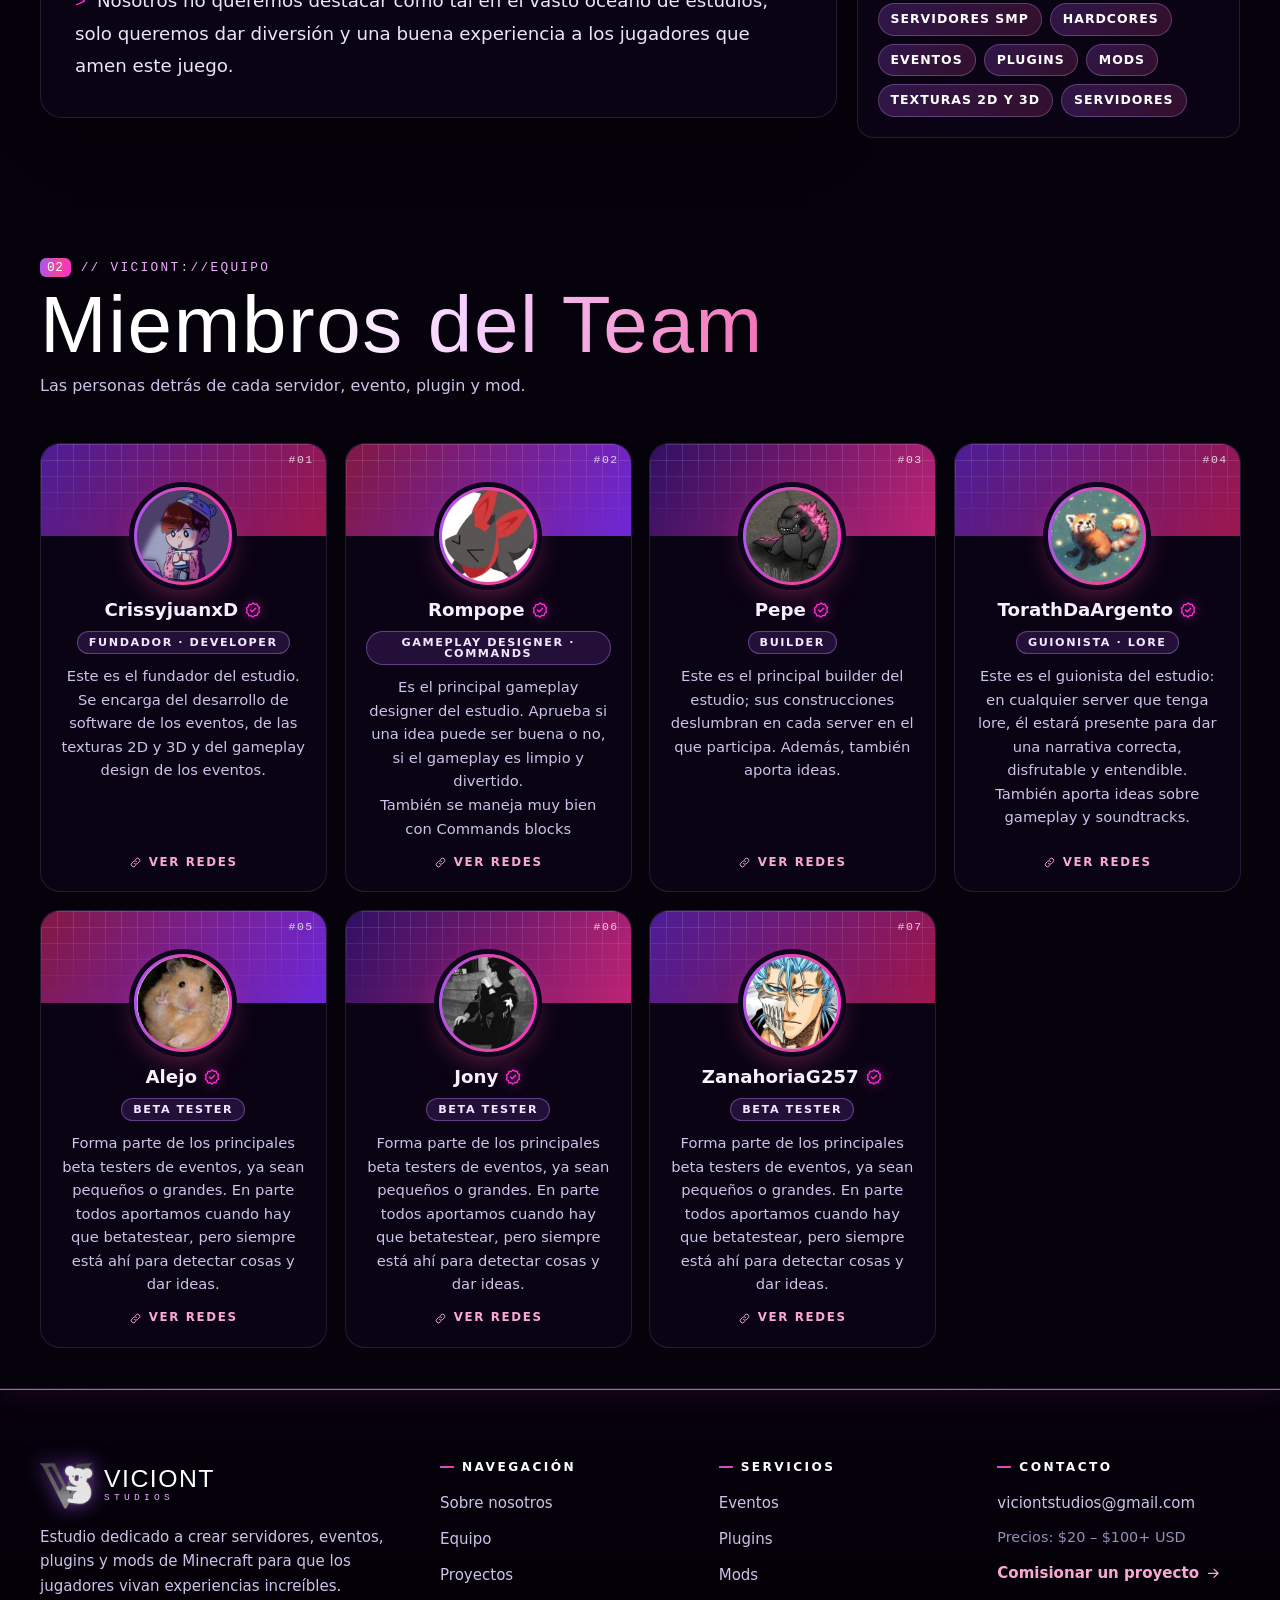
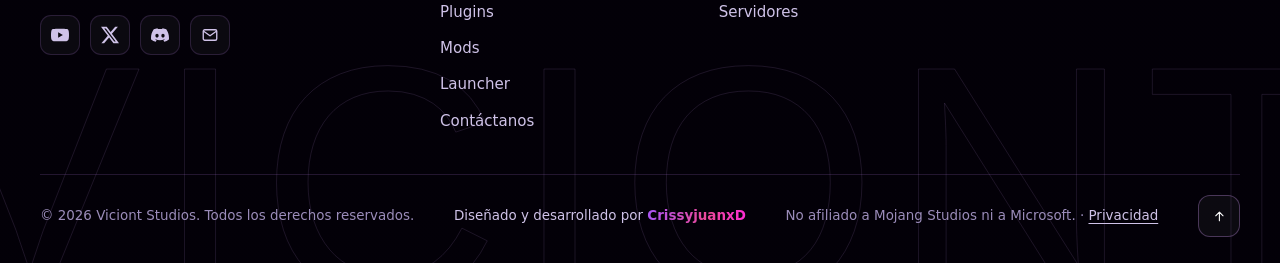
==== commit 0ae52f98: "Página de privacidad" ====
--- a/index.html
+++ b/index.html
@@ -474,7 +474,7 @@
     <div class="container footer__bottom">
       <p>© <span id="year">2026</span> <span data-bind="site.name">Viciont Studios</span>. Todos los derechos reservados.</p>
       <p class="footer__credit">Diseñado y desarrollado por <strong class="credit-glitch" id="footer-credit" data-text="CrissyjuanxD">CrissyjuanxD</strong></p>
-      <p class="footer__legal">No afiliado a Mojang Studios ni a Microsoft.</p>
+      <p class="footer__legal">No afiliado a Mojang Studios ni a Microsoft. · <a href="privacidad">Privacidad</a></p>
       <button class="to-top" type="button" id="to-top" aria-label="Volver arriba"><i data-icon="arrowUp"></i></button>
     </div>
   </footer>
--- a/assets/css/site.css
+++ b/assets/css/site.css
@@ -530,6 +530,8 @@
 .footer__col .footer__cta { display: inline-flex; align-items: center; gap: 6px; font-weight: 600; color: #f9a8d4; }
 .footer__bottom { position: relative; display: flex; flex-wrap: wrap; align-items: center; justify-content: space-between; gap: 10px 24px; padding: 20px 0 calc(26px + env(safe-area-inset-bottom)); border-top: 1px solid var(--line); font-size: 0.84rem; color: var(--muted); }
 .footer__credit { color: var(--text-2); }
+.footer__legal a { color: var(--text-2); text-underline-offset: 3px; transition: color 0.2s; }
+.footer__legal a:hover { color: #fff; }
 .credit-glitch { position: relative; display: inline-block; font-weight: 700; background: var(--grad); -webkit-background-clip: text; background-clip: text; color: transparent; }
 .credit-glitch:hover { animation: title-glitch 0.5s steps(2) 2; }
 .to-top { width: 42px; height: 42px; display: grid; place-items: center; border-radius: 12px; border: 1px solid var(--line-strong); background: rgba(255, 255, 255, 0.04); color: #fff; transition: background 0.25s, border-color 0.25s, transform 0.25s var(--ease); }
